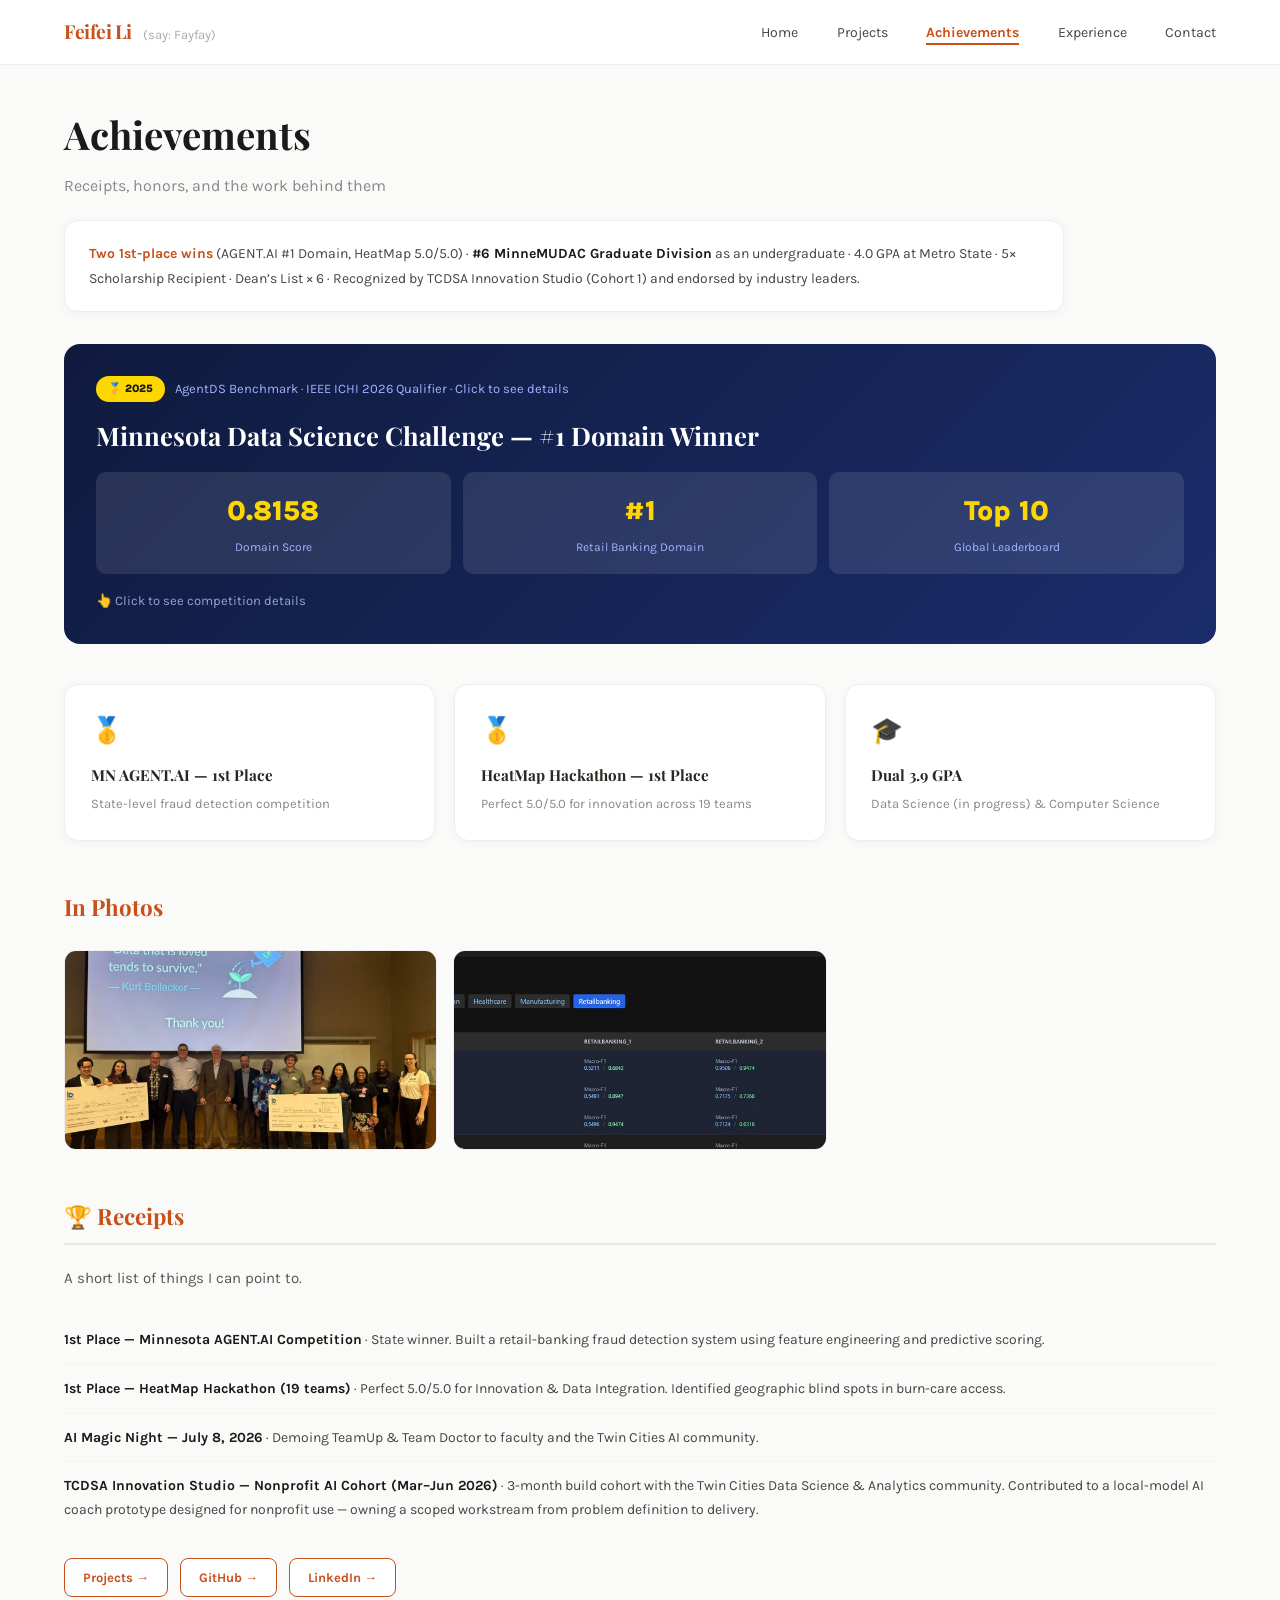
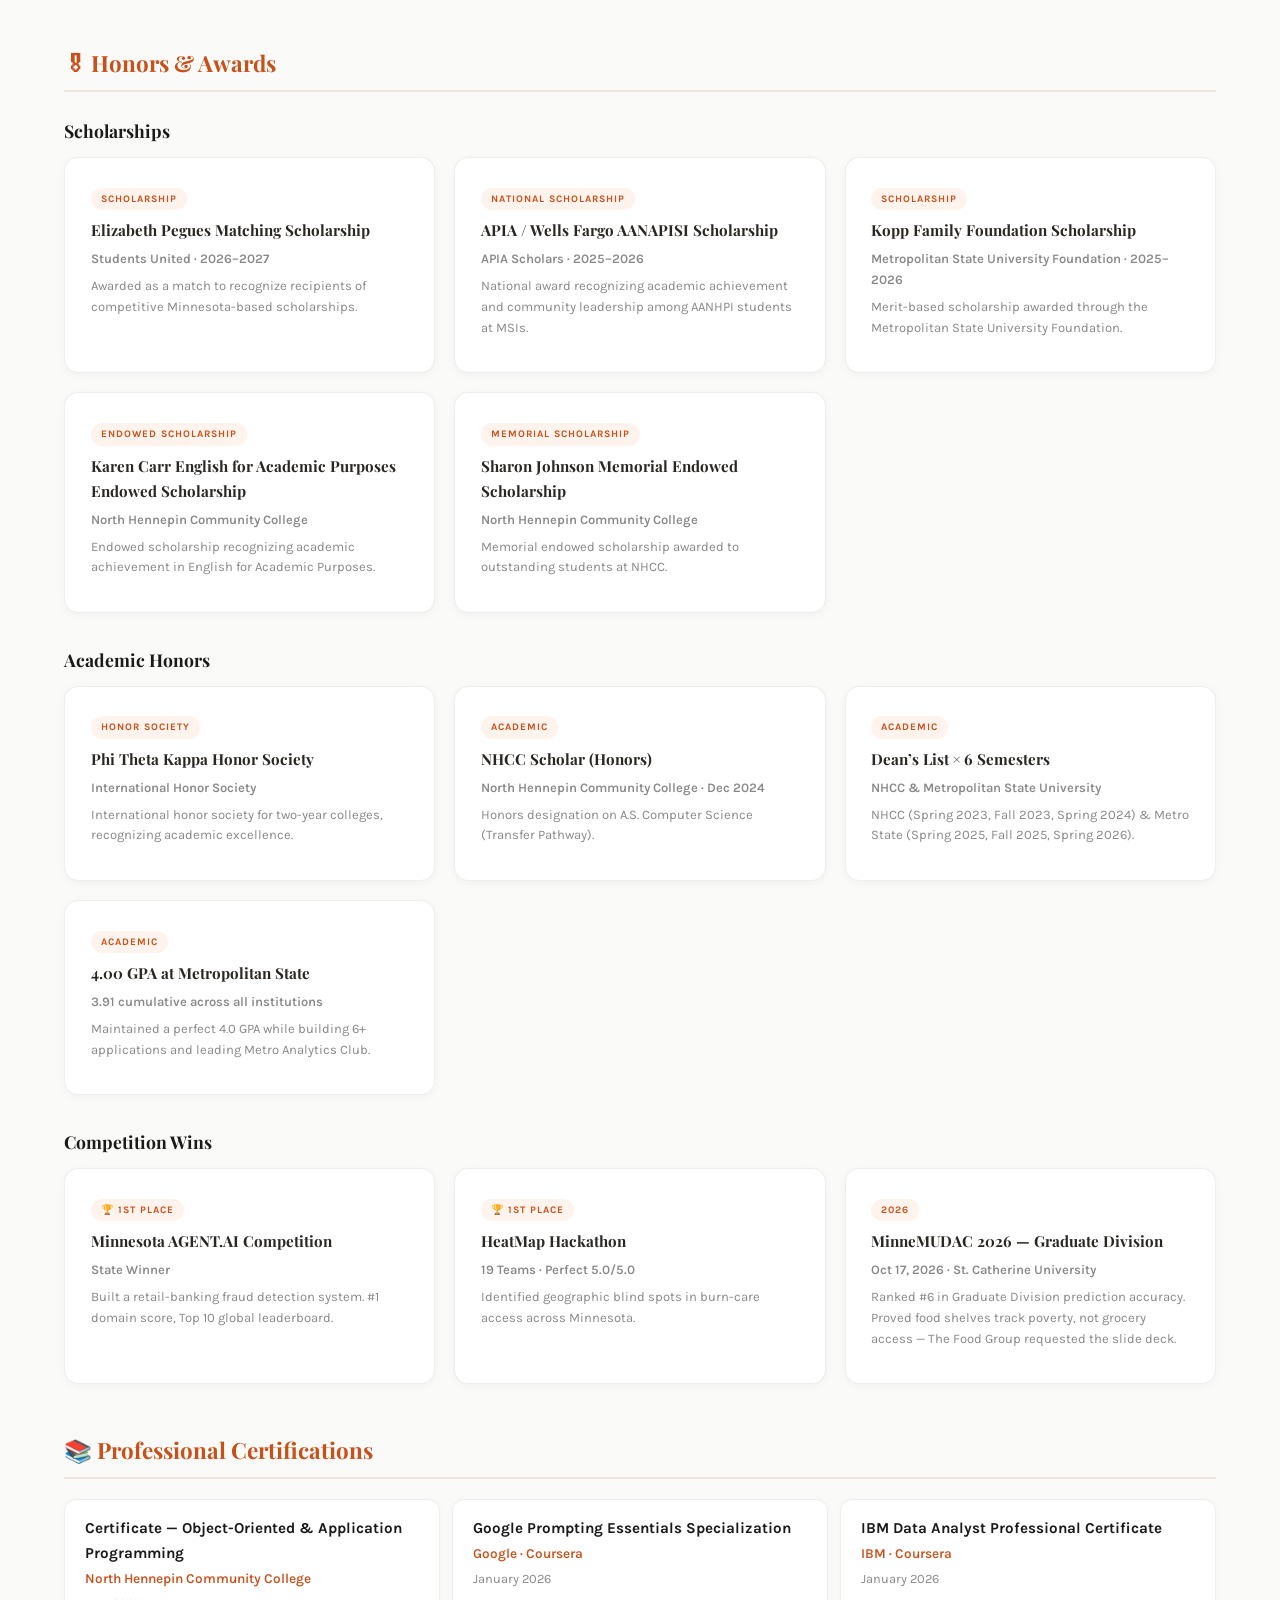
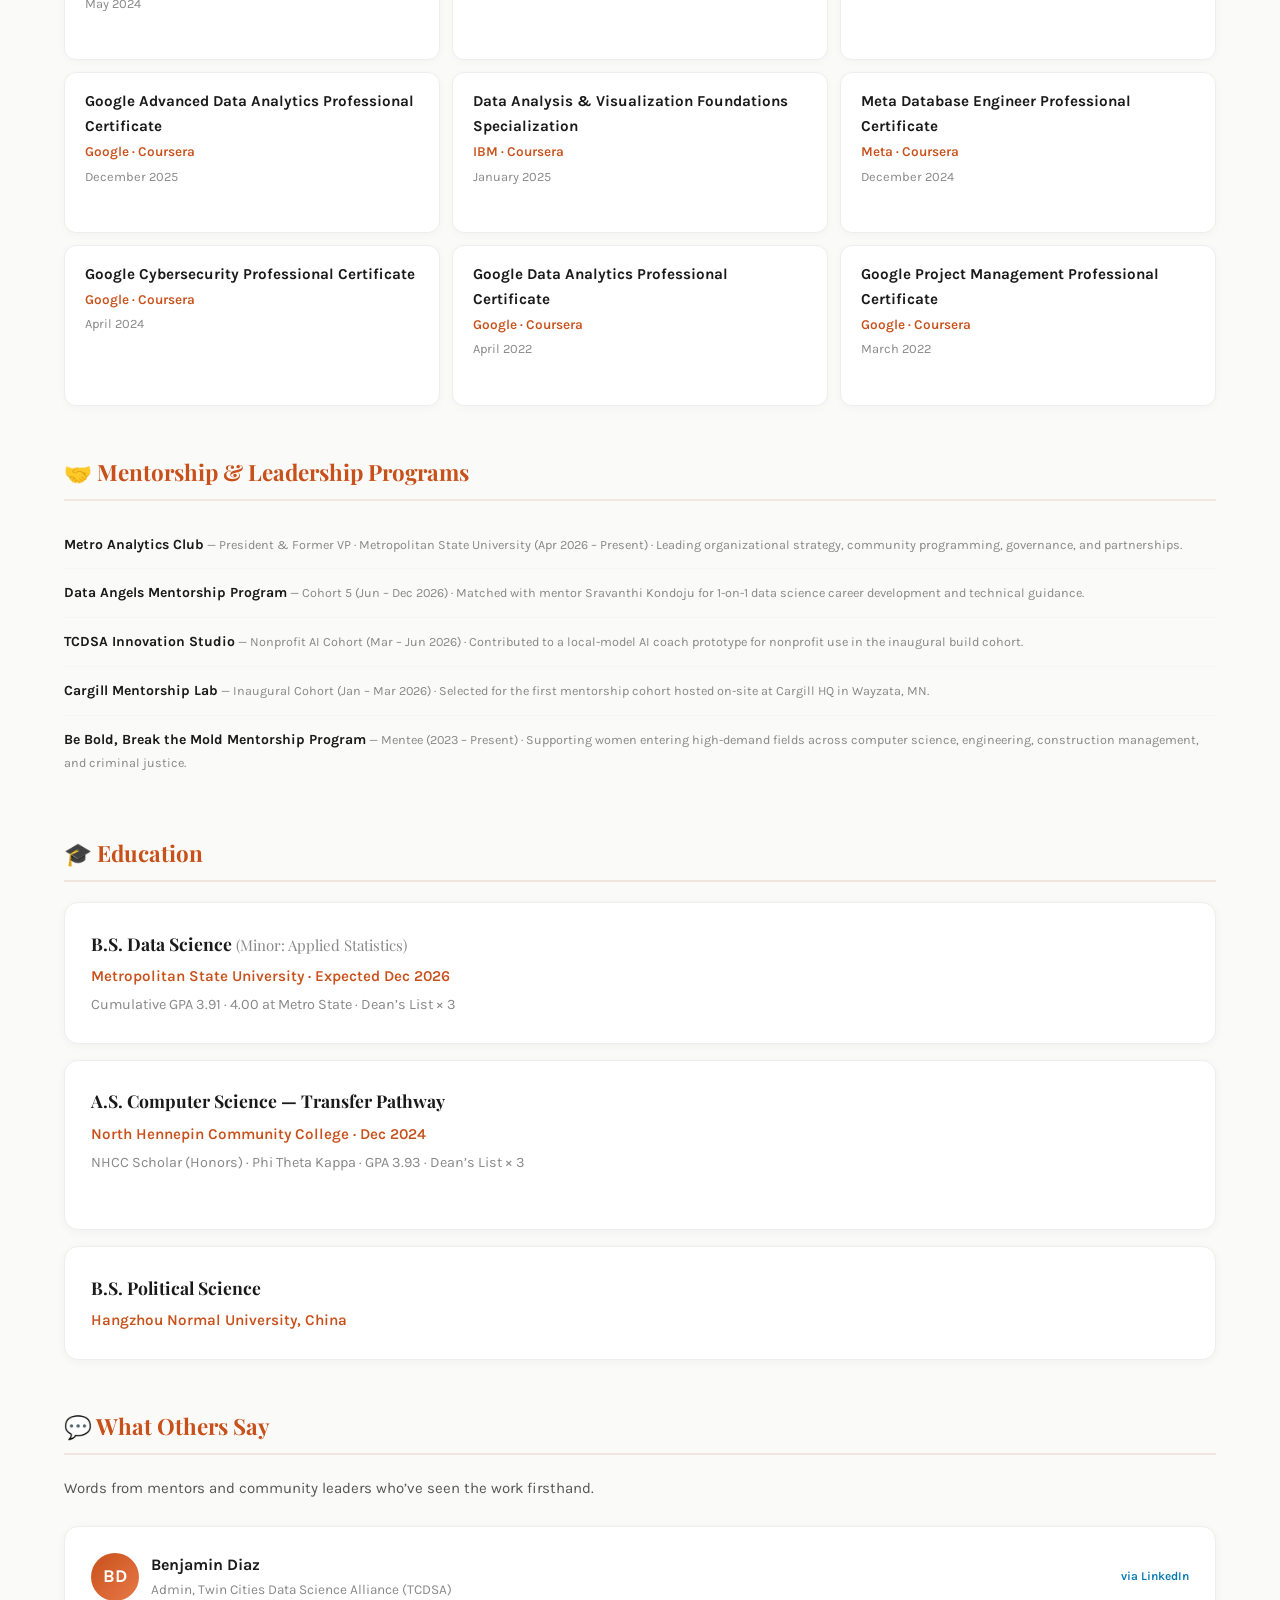
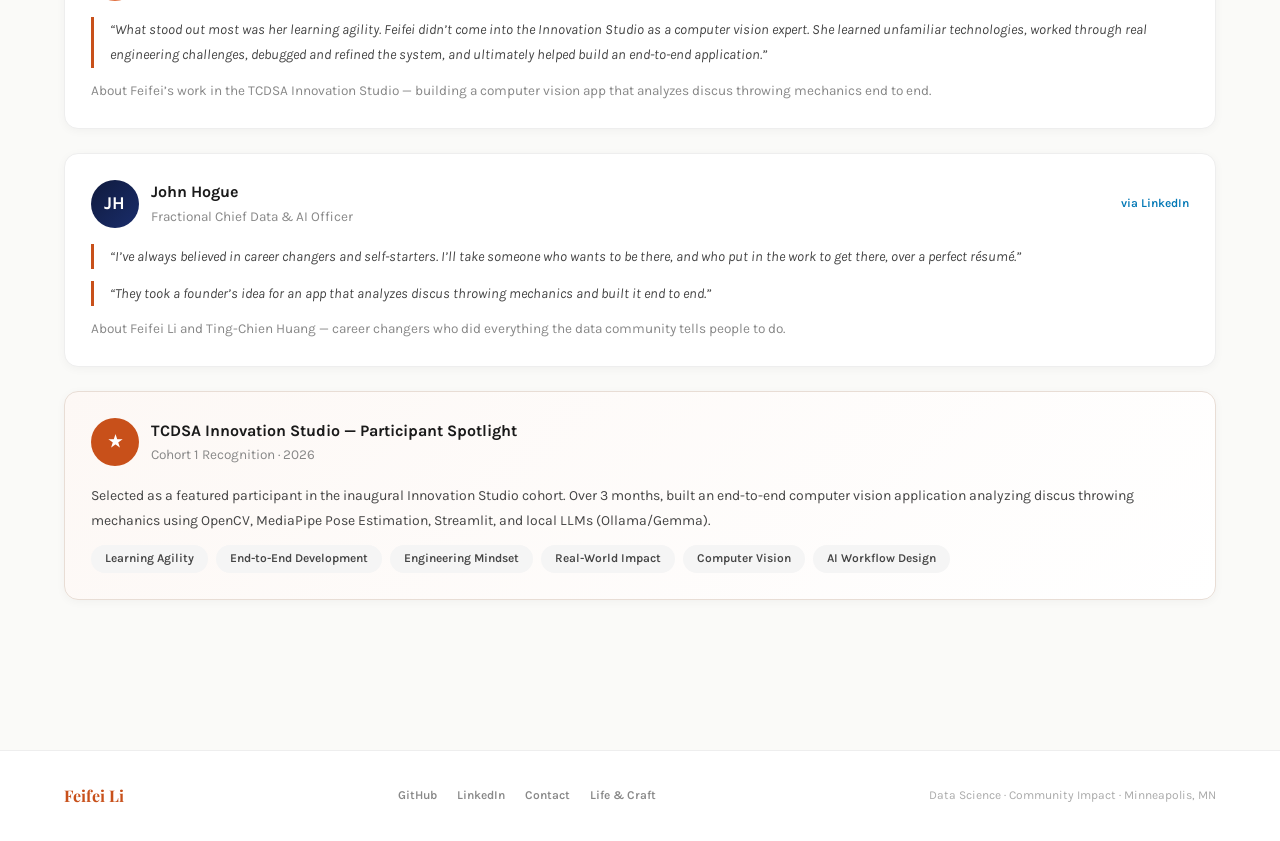
==== achievements.html @ 1b5826ad "Keep Achievements professional: remove DIY/driveway/deck items - Remove the DIY Home Projects, Paved" ====
<!DOCTYPE html>
<html lang="en">
<head>
  <meta charset="UTF-8">
  <meta name="viewport" content="width=device-width, initial-scale=1.0">
  <title>Achievements — Feifei Li</title>
  <link rel="stylesheet" href="styles.css">
  <style>
    /* ── Achievement cards clickable ── */
    .ach-card {
      cursor: pointer;
      transition: transform 0.2s, box-shadow 0.2s;
      position: relative;
    }
    .ach-card:hover {
      transform: translateY(-4px);
      box-shadow: 0 10px 28px rgba(0,0,0,0.12);
    }
    .ach-card .click-hint {
      position: absolute; bottom: 10px; right: 12px;
      font-size: 11px; color: #C8501A; font-weight: 700;
      opacity: 0; transition: opacity 0.2s;
    }
    .ach-card:hover .click-hint { opacity: 1; }

    .ach-badge {
      display: inline-block; background: #FFF3ED; color: #C8501A;
      font-size: 10px; font-weight: 700; letter-spacing: 1px;
      text-transform: uppercase; padding: 3px 10px;
      border-radius: 12px; margin-bottom: 8px;
    }
    .ach-meta {
      font-size: 0.85em; color: #C8501A; font-weight: 600;
      margin-bottom: 6px;
    }
    .ach-desc {
      font-size: 0.9em; color: #666; line-height: 1.6;
      margin-bottom: 8px;
    }

    /* ── Modal overlay ── */
    .modal-overlay {
      display: none;
      position: fixed; inset: 0; z-index: 1000;
      background: rgba(0,0,0,0.72);
      align-items: center; justify-content: center;
      padding: 2rem;
    }
    .modal-overlay.open { display: flex; }

    .modal {
      background: #fff;
      border-radius: 20px;
      max-width: 780px; width: 100%;
      max-height: 88vh; overflow-y: auto;
      box-shadow: 0 24px 64px rgba(0,0,0,0.3);
      position: relative;
      animation: slideUp 0.3s ease;
    }
    @keyframes slideUp {
      from { opacity:0; transform:translateY(30px); }
      to   { opacity:1; transform:translateY(0); }
    }
    .modal-close {
      position: absolute; top: 16px; right: 20px;
      background: #f0f0ee; border: none; border-radius: 50%;
      width: 36px; height: 36px; font-size: 18px;
      cursor: pointer; display: flex; align-items: center; justify-content: center;
      color: #555; transition: background 0.2s;
      z-index: 10;
    }
    .modal-close:hover { background: #e0e0de; }
    .modal-header {
      padding: 2rem 2rem 1rem;
      border-bottom: 1px solid #eee;
    }
    .modal-header .badge {
      display: inline-block; background: #FFF3ED; color: #C8501A;
      font-size: 11px; font-weight: 700; letter-spacing: 0.07em;
      padding: 4px 12px; border-radius: 20px; margin-bottom: 0.75rem;
      text-transform: uppercase;
    }
    .modal-header h2 {
      font-family: 'Playfair Display', serif;
      font-size: 1.6rem; color: #1a1a1a; margin-bottom: 0.5rem;
    }
    .modal-header p {
      font-size: 15px; color: #666; line-height: 1.7;
    }
    .modal-body { padding: 1.5rem 2rem 2rem; }
    .modal-photo {
      width: 100%; border-radius: 12px; overflow: hidden;
      margin-bottom: 1.25rem; background: #f0f0ee;
    }
    .modal-photo img {
      width: 100%; max-height: 360px;
      object-fit: cover; display: block;
    }
    .modal-photo-grid {
      display: grid; grid-template-columns: 1fr 1fr;
      gap: 10px; margin-bottom: 1.25rem;
    }
    .modal-photo-grid div {
      border-radius: 10px; overflow: hidden; background: #f0f0ee;
      height: 200px;
    }
    .modal-photo-grid img {
      width: 100%; height: 100%; object-fit: cover; display: block;
    }
    .modal-detail {
      font-size: 15px; color: #444; line-height: 1.8;
      margin-bottom: 1rem;
    }
    .modal-tags {
      display: flex; gap: 8px; flex-wrap: wrap; margin-top: 1rem;
    }
    .modal-tag {
      background: #f5f5f5; color: #444;
      font-size: 12px; font-weight: 600;
      padding: 4px 14px; border-radius: 20px;
    }
    .modal-link {
      display: inline-block; margin-top: 1.25rem;
      background: #C8501A; color: #fff;
      padding: 10px 22px; border-radius: 8px;
      font-weight: 700; font-size: 14px;
      text-decoration: none; transition: background 0.2s;
    }
    .modal-link:hover { background: #A03E12; }
    .modal-link.outline {
      background: transparent; color: #C8501A;
      border: 2px solid #C8501A; margin-left: 8px;
    }
    .modal-link.outline:hover { background: #FFF3ED; }

    /* ── Stats row inside modal ── */
    .modal-stats {
      display: grid; grid-template-columns: repeat(3,1fr);
      gap: 12px; margin: 1.25rem 0;
    }
    .modal-stat {
      background: #f8f8f6; border-radius: 10px;
      padding: 1rem; text-align: center;
    }
    .modal-stat .num {
      font-family: 'Playfair Display', serif;
      font-size: 1.6rem; font-weight: 700; color: #C8501A;
    }
    .modal-stat .lbl {
      font-size: 12px; color: #888; margin-top: 4px;
    }

    /* ── Text sections ── */
    .ach-section { margin-bottom: 3rem; }
    .ach-section > h3 {
      font-family: "Playfair Display", serif;
      font-size: 1.4rem; color: #C8501A;
      margin-bottom: 1.25rem;
      border-bottom: 2px solid #f0e6df;
      padding-bottom: 0.5rem;
    }
    .ach-list { list-style: none; padding: 0; }
    .ach-list li {
      padding: 0.75rem 0;
      border-bottom: 1px solid #f5f5f3;
      font-size: clamp(14px, 1vw, 16px);
      color: #444; line-height: 1.7;
    }
    .ach-list li:last-child { border-bottom: none; }
    .ach-list li strong { color: #1a1a1a; }
    .award-name { font-weight: 700; color: #1a1a1a; }
    .award-org { color: #888; font-size: 0.9em; }
    .edu-card {
      background: #fff; border: 1px solid #eee; border-radius: 14px;
      padding: clamp(1.25rem, 2vw, 2rem);
      box-shadow: 0 2px 10px rgba(0,0,0,0.04);
      margin-bottom: 1rem;
    }
    .edu-card h4 {
      font-family: "Playfair Display", serif;
      font-size: 1.1rem; color: #1a1a1a; margin-bottom: 0.4rem;
    }
    .edu-card .edu-school { color: #C8501A; font-weight: 600; font-size: 0.95em; }
    .edu-card .edu-detail { color: #888; font-size: 0.9em; margin-top: 0.25rem; }
    .receipts-intro {
      font-size: clamp(15px, 1.1vw, 18px); color: #555;
      line-height: 1.8; margin-bottom: 1.5rem;
    }
    .links-row { display: flex; gap: 12px; flex-wrap: wrap; margin-top: 1.5rem; }
    .links-row a {
      background: #fff; border: 1.5px solid #C8501A; color: #C8501A;
      border-radius: 8px; padding: 8px 18px; font-weight: 700;
      font-size: 13px; text-decoration: none; transition: all 0.2s;
    }
    .links-row a:hover { background: #FFF3ED; }
    .sub-heading {
      font-family: "Playfair Display", serif;
      font-size: 1.1rem; color: #1a1a1a;
      margin: 1.5rem 0 0.75rem;
    }
    .cert-grid {
      display: grid; grid-template-columns: repeat(auto-fill, minmax(280px, 1fr));
      gap: 12px;
    }
    .cert-item {
      background: #fff; border: 1px solid #eee; border-radius: 12px;
      padding: 1rem 1.25rem;
      box-shadow: 0 2px 8px rgba(0,0,0,0.03);
    }
    .cert-item .cert-name { font-weight: 700; color: #1a1a1a; font-size: 0.95em; }
    .cert-item .cert-org { color: #C8501A; font-weight: 600; font-size: 0.85em; margin-top: 2px; }
    .cert-item .cert-date { color: #888; font-size: 0.8em; margin-top: 2px; }
    .cert-item { cursor: pointer; transition: transform 0.2s, box-shadow 0.2s; text-decoration: none; display: block; color: inherit; }
    .cert-item:hover { transform: translateY(-3px); box-shadow: 0 8px 24px rgba(0,0,0,0.1); }
    .cert-view { color: #C8501A; font-size: 0.8em; font-weight: 700; margin-top: 0.5rem; opacity: 0; transition: opacity 0.2s; }
    .cert-item:hover .cert-view { opacity: 1; }

  </style>
</head>
<body>

  <nav class="site-nav">
    <div class="nav-inner">
      <a href="index.html" class="nav-brand">Feifei Li <em>(say: Fayfay)</em></a>
      <button class="hamburger" aria-label="Toggle menu">&#9776;</button>
      <ul class="nav-links">
        <li><a href="index.html">Home</a></li>
        <li><a href="projects.html">Projects</a></li>
        <li><a href="achievements.html" class="active">Achievements</a></li>
        <li><a href="experience.html">Experience</a></li>
        <li><a href="contact.html">Contact</a></li>
      </ul>
    </div>
  </nav>

  <section class="section">
    <h2 style="font-size:2.4rem;">Achievements</h2>
    <p style="color:#888; margin-bottom:1.25rem;">Receipts, honors, and the work behind them</p>

    <!-- ═══ HIGHLIGHTS ═══ -->
    <div style="background:#fff; border:1px solid #eee; border-radius:14px; padding:1.25rem 1.5rem; margin-bottom:2rem; box-shadow:0 2px 10px rgba(0,0,0,0.04); line-height:1.8; font-size:clamp(14px,1vw,16px); color:#444; max-width:1000px;">
      <strong style="color:#C8501A;">Two 1st-place wins</strong> (AGENT.AI #1 Domain, HeatMap 5.0/5.0) &middot; <strong style="color:#1a1a1a;">#6 MinneMUDAC Graduate Division</strong> as an undergraduate &middot; 4.0 GPA at Metro State &middot; 5&times; Scholarship Recipient &middot; Dean&rsquo;s List &times; 6 &middot; Recognized by TCDSA Innovation Studio (Cohort 1) and endorsed by industry leaders.
    </div>

    <!-- AgentDS featured -->
    <div style="background:linear-gradient(135deg,#0f1a3d 0%,#1a2d6b 100%); border-radius:16px; padding:2rem; margin-bottom:2.5rem; color:#fff; cursor:pointer;" onclick="openModal('agentds')">
      <div style="display:flex; align-items:center; gap:10px; margin-bottom:0.75rem; flex-wrap:wrap;">
        <span style="background:#FFD700; color:#1a1a1a; font-size:11px; font-weight:800; padding:4px 12px; border-radius:20px;">🥇 2025</span>
        <span style="font-size:13px; color:#a0b4ff;">AgentDS Benchmark · IEEE ICHI 2026 Qualifier · Click to see details</span>
      </div>
      <h3 style="font-family:'Playfair Display',serif; font-size:1.6rem; color:#fff; margin-bottom:0.75rem;">Minnesota Data Science Challenge — #1 Domain Winner</h3>
      <div style="display:grid; grid-template-columns:repeat(3,1fr); gap:12px; margin:1rem 0;">
        <div style="background:rgba(255,255,255,0.1); border-radius:10px; padding:1rem; text-align:center;">
          <div style="font-size:28px; font-weight:800; color:#FFD700;">0.8158</div>
          <div style="font-size:12px; color:#a0b4ff; margin-top:4px;">Domain Score</div>
        </div>
        <div style="background:rgba(255,255,255,0.1); border-radius:10px; padding:1rem; text-align:center;">
          <div style="font-size:28px; font-weight:800; color:#FFD700;">#1</div>
          <div style="font-size:12px; color:#a0b4ff; margin-top:4px;">Retail Banking Domain</div>
        </div>
        <div style="background:rgba(255,255,255,0.1); border-radius:10px; padding:1rem; text-align:center;">
          <div style="font-size:28px; font-weight:800; color:#FFD700;">Top 10</div>
          <div style="font-size:12px; color:#a0b4ff; margin-top:4px;">Global Leaderboard</div>
        </div>
      </div>
      <p style="font-size:13px; color:#9ba3d5; margin:0;">👆 Click to see competition details</p>
    </div>

    <!-- Achievement grid -->
    <div class="ach-grid">

      <div class="ach-card" onclick="openModal('agentai')">
        <div class="emoji">🥇</div>
        <h4>MN AGENT.AI — 1st Place</h4>
        <p>State-level fraud detection competition</p>
        <span class="click-hint">View details →</span>
      </div>

      <div class="ach-card" onclick="openModal('heatmap')">
        <div class="emoji">🥇</div>
        <h4>HeatMap Hackathon — 1st Place</h4>
        <p>Perfect 5.0/5.0 for innovation across 19 teams</p>
        <span class="click-hint">View details →</span>
      </div>

      <div class="ach-card" onclick="openModal('gpa')">
        <div class="emoji">🎓</div>
        <h4>Dual 3.9 GPA</h4>
        <p>Data Science (in progress) &amp; Computer Science</p>
        <span class="click-hint">View details →</span>
      </div>

    </div>

    <!-- In Photos strip -->
    <div style="margin-top:3rem;">
      <h3 style="font-family:'Playfair Display',serif; font-size:1.4rem; color:#C8501A; margin-bottom:1.5rem;">In Photos</h3>
      <div style="display:grid; grid-template-columns:repeat(3,1fr); gap:16px;">
        <div class="photo-frame" style="height:200px; cursor:pointer;" onclick="openModal('heatmap')">
          <img src="[data-uri]" alt="HeatMap Hackathon" style="object-fit:cover;">
        </div>
        <div class="photo-frame" style="height:200px; cursor:pointer;" onclick="openModal('agentai')">
          <img src="[data-uri]" alt="AgentDS leaderboard" style="object-fit:cover;">
        </div>
      </div>
    </div>

    <!-- RECEIPTS -->
    <div class="ach-section" style="margin-top:3rem;">
      <h3>&#127942; Receipts</h3>
      <p class="receipts-intro">A short list of things I can point to.</p>
      <ul class="ach-list">
        <li><strong>1st Place &mdash; Minnesota AGENT.AI Competition</strong> &middot; State winner. Built a retail-banking fraud detection system using feature engineering and predictive scoring.</li>
        <li><strong>1st Place &mdash; HeatMap Hackathon (19 teams)</strong> &middot; Perfect 5.0/5.0 for Innovation &amp; Data Integration. Identified geographic blind spots in burn-care access.</li>
        <li><strong>AI Magic Night &mdash; July 8, 2026</strong> &middot; Demoing TeamUp &amp; Team Doctor to faculty and the Twin Cities AI community.</li>
        <li><strong>TCDSA Innovation Studio &mdash; Nonprofit AI Cohort (Mar&ndash;Jun 2026)</strong> &middot; 3-month build cohort with the Twin Cities Data Science &amp; Analytics community. Contributed to a local-model AI coach prototype designed for nonprofit use &mdash; owning a scoped workstream from problem definition to delivery.</li>
      </ul>
      <div class="links-row">
        <a href="projects.html">Projects &rarr;</a>
        <a href="https://github.com/fayfayMN" target="_blank">GitHub &rarr;</a>
        <a href="https://www.linkedin.com/in/feifeili-ds/" target="_blank">LinkedIn &rarr;</a>
      </div>
    </div>

    <!-- HONORS & AWARDS -->
    <div class="ach-section">
      <h3>&#127894; Honors &amp; Awards</h3>

      <h4 class="sub-heading">Scholarships</h4>
      <div class="ach-grid">
        <div class="ach-card" onclick="openModal('scholarship-pegues')">
          <div class="ach-badge">Scholarship</div>
          <h4>Elizabeth Pegues Matching Scholarship</h4>
          <p class="ach-meta">Students United &middot; 2026&ndash;2027</p>
          <p class="ach-desc">Awarded as a match to recognize recipients of competitive Minnesota-based scholarships.</p>
          <span class="click-hint">View Details &rarr;</span>
        </div>
        <div class="ach-card" onclick="openModal('scholarship-apia')">
          <div class="ach-badge">National Scholarship</div>
          <h4>APIA / Wells Fargo AANAPISI Scholarship</h4>
          <p class="ach-meta">APIA Scholars &middot; 2025&ndash;2026</p>
          <p class="ach-desc">National award recognizing academic achievement and community leadership among AANHPI students at MSIs.</p>
          <span class="click-hint">View Details &rarr;</span>
        </div>
        <div class="ach-card" onclick="openModal('scholarship-kopp')">
          <div class="ach-badge">Scholarship</div>
          <h4>Kopp Family Foundation Scholarship</h4>
          <p class="ach-meta">Metropolitan State University Foundation &middot; 2025&ndash;2026</p>
          <p class="ach-desc">Merit-based scholarship awarded through the Metropolitan State University Foundation.</p>
          <span class="click-hint">View Details &rarr;</span>
        </div>
        <div class="ach-card" onclick="openModal('scholarship-karr')">
          <div class="ach-badge">Endowed Scholarship</div>
          <h4>Karen Carr English for Academic Purposes Endowed Scholarship</h4>
          <p class="ach-meta">North Hennepin Community College</p>
          <p class="ach-desc">Endowed scholarship recognizing academic achievement in English for Academic Purposes.</p>
          <span class="click-hint">View Details &rarr;</span>
        </div>
        <div class="ach-card" onclick="openModal('scholarship-johnson')">
          <div class="ach-badge">Memorial Scholarship</div>
          <h4>Sharon Johnson Memorial Endowed Scholarship</h4>
          <p class="ach-meta">North Hennepin Community College</p>
          <p class="ach-desc">Memorial endowed scholarship awarded to outstanding students at NHCC.</p>
          <span class="click-hint">View Details &rarr;</span>
        </div>
      </div>

      <h4 class="sub-heading" style="margin-top:2rem;">Academic Honors</h4>
      <div class="ach-grid">
        <div class="ach-card" onclick="openModal('honor-ptk')">
          <div class="ach-badge">Honor Society</div>
          <h4>Phi Theta Kappa Honor Society</h4>
          <p class="ach-meta">International Honor Society</p>
          <p class="ach-desc">International honor society for two-year colleges, recognizing academic excellence.</p>
          <span class="click-hint">View Details &rarr;</span>
        </div>
        <div class="ach-card" onclick="openModal('honor-nhcc')">
          <div class="ach-badge">Academic</div>
          <h4>NHCC Scholar (Honors)</h4>
          <p class="ach-meta">North Hennepin Community College &middot; Dec 2024</p>
          <p class="ach-desc">Honors designation on A.S. Computer Science (Transfer Pathway).</p>
          <span class="click-hint">View Details &rarr;</span>
        </div>
        <div class="ach-card" onclick="openModal('honor-deans')">
          <div class="ach-badge">Academic</div>
          <h4>Dean&rsquo;s List &times; 6 Semesters</h4>
          <p class="ach-meta">NHCC &amp; Metropolitan State University</p>
          <p class="ach-desc">NHCC (Spring 2023, Fall 2023, Spring 2024) &amp; Metro State (Spring 2025, Fall 2025, Spring 2026).</p>
          <span class="click-hint">View Details &rarr;</span>
        </div>
        <div class="ach-card" onclick="openModal('honor-gpa40')">
          <div class="ach-badge">Academic</div>
          <h4>4.00 GPA at Metropolitan State</h4>
          <p class="ach-meta">3.91 cumulative across all institutions</p>
          <p class="ach-desc">Maintained a perfect 4.0 GPA while building 6+ applications and leading Metro Analytics Club.</p>
          <span class="click-hint">View Details &rarr;</span>
        </div>
      </div>

      <h4 class="sub-heading" style="margin-top:2rem;">Competition Wins</h4>
      <div class="ach-grid">
        <div class="ach-card" onclick="openModal('agentai')">
          <div class="ach-badge">&#127942; 1st Place</div>
          <h4>Minnesota AGENT.AI Competition</h4>
          <p class="ach-meta">State Winner</p>
          <p class="ach-desc">Built a retail-banking fraud detection system. #1 domain score, Top 10 global leaderboard.</p>
          <span class="click-hint">View Details &rarr;</span>
        </div>
        <div class="ach-card" onclick="openModal('heatmap')">
          <div class="ach-badge">&#127942; 1st Place</div>
          <h4>HeatMap Hackathon</h4>
          <p class="ach-meta">19 Teams &middot; Perfect 5.0/5.0</p>
          <p class="ach-desc">Identified geographic blind spots in burn-care access across Minnesota.</p>
          <span class="click-hint">View Details &rarr;</span>
        </div>
        <div class="ach-card" onclick="openModal('minnemudac2026')">
          <div class="ach-badge">2026</div>
          <h4>MinneMUDAC 2026 &mdash; Graduate Division</h4>
          <p class="ach-meta">Oct 17, 2026 &middot; St.&nbsp;Catherine University</p>
          <p class="ach-desc">Ranked #6 in Graduate Division prediction accuracy. Proved food shelves track poverty, not grocery access &mdash; The Food Group requested the slide deck.</p>
          <span class="click-hint">View Details &rarr;</span>
        </div>
      </div>
    </div>

    <!-- PROFESSIONAL CERTIFICATIONS -->
    <div class="ach-section">
      <h3>&#128218; Professional Certifications</h3>
      <div class="cert-grid">
        <a href="photos/Object-Oriented Programming.pdf" target="_blank" class="cert-item">
          <div class="cert-name">Certificate &mdash; Object-Oriented &amp; Application Programming</div>
          <div class="cert-org">North Hennepin Community College</div>
          <div class="cert-date">May 2024</div>
          <div class="cert-view">View Certificate &rarr;</div>
        </a>
        <a href="photos/Coursera promting Essentials.pdf" target="_blank" class="cert-item">
          <div class="cert-name">Google Prompting Essentials Specialization</div>
          <div class="cert-org">Google &middot; Coursera</div>
          <div class="cert-date">January 2026</div>
          <div class="cert-view">View Certificate &rarr;</div>
        </a>
        <a href="photos/IBM Data Analyst.pdf" target="_blank" class="cert-item">
          <div class="cert-name">IBM Data Analyst Professional Certificate</div>
          <div class="cert-org">IBM &middot; Coursera</div>
          <div class="cert-date">January 2026</div>
          <div class="cert-view">View Certificate &rarr;</div>
        </a>
        <a href="photos/Google Advanced Data.pdf" target="_blank" class="cert-item">
          <div class="cert-name">Google Advanced Data Analytics Professional Certificate</div>
          <div class="cert-org">Google &middot; Coursera</div>
          <div class="cert-date">December 2025</div>
          <div class="cert-view">View Certificate &rarr;</div>
        </a>
        <a href="photos/Data Analysis and Visualization Foundations.pdf" target="_blank" class="cert-item">
          <div class="cert-name">Data Analysis &amp; Visualization Foundations Specialization</div>
          <div class="cert-org">IBM &middot; Coursera</div>
          <div class="cert-date">January 2025</div>
          <div class="cert-view">View Certificate &rarr;</div>
        </a>
        <a href="photos/Meta Database Engineer.pdf" target="_blank" class="cert-item">
          <div class="cert-name">Meta Database Engineer Professional Certificate</div>
          <div class="cert-org">Meta &middot; Coursera</div>
          <div class="cert-date">December 2024</div>
          <div class="cert-view">View Certificate &rarr;</div>
        </a>
        <a href="photos/Google Cybersecurity.pdf" target="_blank" class="cert-item">
          <div class="cert-name">Google Cybersecurity Professional Certificate</div>
          <div class="cert-org">Google &middot; Coursera</div>
          <div class="cert-date">April 2024</div>
          <div class="cert-view">View Certificate &rarr;</div>
        </a>
        <a href="photos/Google Data Analytics.pdf" target="_blank" class="cert-item">
          <div class="cert-name">Google Data Analytics Professional Certificate</div>
          <div class="cert-org">Google &middot; Coursera</div>
          <div class="cert-date">April 2022</div>
          <div class="cert-view">View Certificate &rarr;</div>
        </a>
        <a href="photos/Google Project management.pdf" target="_blank" class="cert-item">
          <div class="cert-name">Google Project Management Professional Certificate</div>
          <div class="cert-org">Google &middot; Coursera</div>
          <div class="cert-date">March 2022</div>
          <div class="cert-view">View Certificate &rarr;</div>
        </a>
      </div>
    </div>

    <!-- MENTORSHIP & LEADERSHIP -->
    <div class="ach-section">
      <h3>&#129309; Mentorship &amp; Leadership Programs</h3>
      <ul class="ach-list">
        <li><span class="award-name">Metro Analytics Club</span> <span class="award-org">&mdash; President &amp; Former VP &middot; Metropolitan State University (Apr 2026 &ndash; Present) &middot; Leading organizational strategy, community programming, governance, and partnerships.</span></li>
        <li><span class="award-name">Data Angels Mentorship Program</span> <span class="award-org">&mdash; Cohort 5 (Jun &ndash; Dec 2026) &middot; Matched with mentor Sravanthi Kondoju for 1-on-1 data science career development and technical guidance.</span></li>
        <li><span class="award-name">TCDSA Innovation Studio</span> <span class="award-org">&mdash; Nonprofit AI Cohort (Mar &ndash; Jun 2026) &middot; Contributed to a local-model AI coach prototype for nonprofit use in the inaugural build cohort.</span></li>
        <li><span class="award-name">Cargill Mentorship Lab</span> <span class="award-org">&mdash; Inaugural Cohort (Jan &ndash; Mar 2026) &middot; Selected for the first mentorship cohort hosted on-site at Cargill HQ in Wayzata, MN.</span></li>
        <li><span class="award-name">Be Bold, Break the Mold Mentorship Program</span> <span class="award-org">&mdash; Mentee (2023 &ndash; Present) &middot; Supporting women entering high-demand fields across computer science, engineering, construction management, and criminal justice.</span></li>
      </ul>
    </div>

    <!-- EDUCATION -->
    <div class="ach-section">
      <h3>&#127891; Education</h3>
      <div class="edu-card">
        <h4>B.S. Data Science <span style="font-weight:400; font-size:0.85em; color:#888;">(Minor: Applied Statistics)</span></h4>
        <div class="edu-school">Metropolitan State University &middot; Expected Dec 2026</div>
        <div class="edu-detail">Cumulative GPA 3.91 &middot; 4.00 at Metro State &middot; Dean&rsquo;s List &times; 3</div>
      </div>
      <a href="photos/A.S. of Computer Science.jpeg" target="_blank" class="edu-card" style="text-decoration:none; display:block; color:inherit; cursor:pointer; transition: transform 0.2s, box-shadow 0.2s;">
        <h4>A.S. Computer Science &mdash; Transfer Pathway</h4>
        <div class="edu-school">North Hennepin Community College &middot; Dec 2024</div>
        <div class="edu-detail">NHCC Scholar (Honors) &middot; Phi Theta Kappa &middot; GPA 3.93 &middot; Dean&rsquo;s List &times; 3</div>
        <div class="cert-view">View Certificate &rarr;</div>
      </a>

      <div class="edu-card">
        <h4>B.S. Political Science</h4>
        <div class="edu-school">Hangzhou Normal University, China</div>
      </div>
    </div>

    <!-- WHAT OTHERS SAY -->
    <div class="ach-section">
      <h3>&#128172; What Others Say</h3>
      <p class="receipts-intro">Words from mentors and community leaders who&rsquo;ve seen the work firsthand.</p>

      <div style="display:flex; flex-direction:column; gap:1.5rem;">

        <!-- Benjamin Diaz -->
        <div style="background:#fff; border:1px solid #eee; border-radius:14px; padding:clamp(1.25rem,2vw,2rem); box-shadow:0 2px 10px rgba(0,0,0,0.04);">
          <div style="display:flex; align-items:center; gap:12px; margin-bottom:1rem; flex-wrap:wrap;">
            <div style="width:48px; height:48px; border-radius:50%; background:linear-gradient(135deg,#C8501A,#e8794a); display:flex; align-items:center; justify-content:center; color:#fff; font-weight:700; font-size:18px;">BD</div>
            <div>
              <div style="font-weight:700; color:#1a1a1a; font-size:1rem;">Benjamin Diaz</div>
              <div style="color:#888; font-size:0.85em;">Admin, Twin Cities Data Science Alliance (TCDSA)</div>
            </div>
            <a href="https://www.linkedin.com/in/feifeili-ds" target="_blank" style="margin-left:auto; color:#0077B5; font-size:12px; font-weight:600; text-decoration:none;">via LinkedIn</a>
          </div>
          <blockquote style="margin:0; padding:0 0 0 1rem; border-left:3px solid #C8501A; color:#444; font-size:clamp(14px,1vw,16px); line-height:1.8; font-style:italic;">
            &ldquo;What stood out most was her learning agility. Feifei didn&rsquo;t come into the Innovation Studio as a computer vision expert. She learned unfamiliar technologies, worked through real engineering challenges, debugged and refined the system, and ultimately helped build an end-to-end application.&rdquo;
          </blockquote>
          <p style="color:#888; font-size:0.85em; margin-top:0.75rem; margin-bottom:0;">About Feifei&rsquo;s work in the TCDSA Innovation Studio &mdash; building a computer vision app that analyzes discus throwing mechanics end to end.</p>
        </div>

        <!-- John Hogue -->
        <div style="background:#fff; border:1px solid #eee; border-radius:14px; padding:clamp(1.25rem,2vw,2rem); box-shadow:0 2px 10px rgba(0,0,0,0.04);">
          <div style="display:flex; align-items:center; gap:12px; margin-bottom:1rem; flex-wrap:wrap;">
            <div style="width:48px; height:48px; border-radius:50%; background:linear-gradient(135deg,#0f1a3d,#1a2d6b); display:flex; align-items:center; justify-content:center; color:#fff; font-weight:700; font-size:18px;">JH</div>
            <div>
              <div style="font-weight:700; color:#1a1a1a; font-size:1rem;">John Hogue</div>
              <div style="color:#888; font-size:0.85em;">Fractional Chief Data &amp; AI Officer</div>
            </div>
            <a href="https://www.linkedin.com/in/feifeili-ds" target="_blank" style="margin-left:auto; color:#0077B5; font-size:12px; font-weight:600; text-decoration:none;">via LinkedIn</a>
          </div>
          <blockquote style="margin:0; padding:0 0 0 1rem; border-left:3px solid #C8501A; color:#444; font-size:clamp(14px,1vw,16px); line-height:1.8; font-style:italic;">
            &ldquo;I&rsquo;ve always believed in career changers and self-starters. I&rsquo;ll take someone who wants to be there, and who put in the work to get there, over a perfect r&eacute;sum&eacute;.&rdquo;
          </blockquote>
          <blockquote style="margin:0.75rem 0 0; padding:0 0 0 1rem; border-left:3px solid #C8501A; color:#444; font-size:clamp(14px,1vw,16px); line-height:1.8; font-style:italic;">
            &ldquo;They took a founder&rsquo;s idea for an app that analyzes discus throwing mechanics and built it end to end.&rdquo;
          </blockquote>
          <p style="color:#888; font-size:0.85em; margin-top:0.75rem; margin-bottom:0;">About Feifei Li and Ting-Chien Huang &mdash; career changers who did everything the data community tells people to do.</p>
        </div>

        <!-- TCDSA Participant Spotlight -->
        <div style="background:linear-gradient(135deg,#fdf8f5 0%,#fff 100%); border:1.5px solid #e8ddd5; border-radius:14px; padding:clamp(1.25rem,2vw,2rem); box-shadow:0 2px 10px rgba(0,0,0,0.04);">
          <div style="display:flex; align-items:center; gap:12px; margin-bottom:1rem; flex-wrap:wrap;">
            <div style="width:48px; height:48px; border-radius:50%; background:#C8501A; display:flex; align-items:center; justify-content:center; color:#fff; font-weight:700; font-size:16px;">&#9733;</div>
            <div>
              <div style="font-weight:700; color:#1a1a1a; font-size:1rem;">TCDSA Innovation Studio &mdash; Participant Spotlight</div>
              <div style="color:#888; font-size:0.85em;">Cohort 1 Recognition &middot; 2026</div>
            </div>
          </div>
          <p style="color:#444; font-size:clamp(14px,1vw,16px); line-height:1.8; margin:0 0 0.75rem;">
            Selected as a featured participant in the inaugural Innovation Studio cohort. Over 3 months, built an end-to-end computer vision application analyzing discus throwing mechanics using OpenCV, MediaPipe Pose Estimation, Streamlit, and local LLMs (Ollama/Gemma).
          </p>
          <div style="display:flex; gap:8px; flex-wrap:wrap;">
            <span class="modal-tag">Learning Agility</span>
            <span class="modal-tag">End-to-End Development</span>
            <span class="modal-tag">Engineering Mindset</span>
            <span class="modal-tag">Real-World Impact</span>
            <span class="modal-tag">Computer Vision</span>
            <span class="modal-tag">AI Workflow Design</span>
          </div>
        </div>

      </div>
    </div>

  </section>

  <!-- ═══ MODALS ═══ -->

  <!-- AgentDS -->
  <div class="modal-overlay" id="modal-agentds" onclick="closeOnOverlay(event)">
    <div class="modal">
      <button class="modal-close" onclick="closeModal('agentds')">✕</button>
      <div class="modal-header">
        <div class="badge">🥇 Minnesota Data Science Challenge 2025</div>
        <h2>#1 Domain Winner — Retail Banking</h2>
        <p>Statewide academic AI benchmark competing across healthcare, finance, manufacturing, insurance, retail, and energy.</p>
      </div>
      <div class="modal-body">
        <div class="modal-photo">
          <img src="[data-uri]" alt="AgentDS Domain Leaderboard — synergy-minds #1">
        </div>
        <div class="modal-stats">
          <div class="modal-stat"><div class="num">0.8158</div><div class="lbl">Domain Score</div></div>
          <div class="modal-stat"><div class="num">#1</div><div class="lbl">Retail Banking</div></div>
          <div class="modal-stat"><div class="num">Top 10</div><div class="lbl">Global Leaderboard</div></div>
        </div>
        <p class="modal-detail">As team owner and sole active engineer for <strong>synergy-minds</strong>, I independently built the entire Fraud Detection &amp; Credit Default Prediction pipeline — two real-world ML tasks evaluated on Macro-F1, balancing precision &amp; recall for minority risk classes.</p>
        <p class="modal-detail">The high score from the Retail Banking track anchored our team in the Top 10 overall on the global competition leaderboard.</p>
        <div class="modal-photo">
          <img src="[data-uri]" alt="Winning Solutions in Retail Banking presentation">
        </div>
        <p class="modal-detail" style="background:#e8f5e9; padding:12px 16px; border-radius:8px; border-left:3px solid #1e7a46;">
          📬 <strong>IEEE ICHI 2026 Workshop:</strong> As a Top 10 team, we received an exclusive invitation to submit to the AgentDS Healthcare Data Challenge Workshop — a recognition of our pipeline quality. Submission in consideration.
        </p>
        <div class="modal-tags">
          <span class="modal-tag">Python</span><span class="modal-tag">Scikit-Learn</span>
          <span class="modal-tag">Macro-F1</span><span class="modal-tag">Fraud Detection</span>
          <span class="modal-tag">Credit Default</span><span class="modal-tag">Agentic AI</span>
        </div>
        <a href="projects.html" class="modal-link">See All Projects →</a>
      </div>
    </div>
  </div>

  <!-- MN AGENT.AI -->
  <div class="modal-overlay" id="modal-agentai" onclick="closeOnOverlay(event)">
    <div class="modal">
      <button class="modal-close" onclick="closeModal('agentai')">✕</button>
      <div class="modal-header">
        <div class="badge">🥇 MN AGENT.AI Competition</div>
        <h2>1st Place — Retail Banking Fraud Detection</h2>
        <p>State-level competition benchmarking agentic AI performance across key economic sectors.</p>
      </div>
      <div class="modal-body">
        <div class="modal-photo">
          <img src="[data-uri]" alt="Leaderboard — synergy-minds #1 in Retail Banking" style="object-fit:contain; background:#111; max-height:280px;">
        </div>
        <p class="modal-detail">Engineered a retail banking fraud detection system that secured the <strong>#1 state ranking</strong> by implementing advanced feature engineering and predictive scoring to identify high-risk anomalies.</p>
        <p class="modal-detail">Managed end-to-end development including raw data ingestion, predictive analysis, and technical logic verification for high-integrity financial modeling.</p>
        <div class="modal-stats">
          <div class="modal-stat"><div class="num">#1</div><div class="lbl">State Ranking</div></div>
          <div class="modal-stat"><div class="num">0.8158</div><div class="lbl">Domain Score</div></div>
          <div class="modal-stat"><div class="num">Top 10</div><div class="lbl">Global</div></div>
        </div>
        <div class="modal-tags">
          <span class="modal-tag">Python</span><span class="modal-tag">Scikit-Learn</span>
          <span class="modal-tag">SQL</span><span class="modal-tag">Feature Engineering</span>
          <span class="modal-tag">Fraud Detection</span>
        </div>
        <a href="projects.html" class="modal-link">See Projects Page →</a>
      </div>
    </div>
  </div>

  <!-- HeatMap Hackathon -->
  <div class="modal-overlay" id="modal-heatmap" onclick="closeOnOverlay(event)">
    <div class="modal">
      <button class="modal-close" onclick="closeModal('heatmap')">✕</button>
      <div class="modal-header">
        <div class="badge">🥇 HeatMap Hackathon · 1st Place</div>
        <h2>Perfect 5.0/5.0 — Healthcare Data Innovation</h2>
        <p>Ranked #1 across 19 competing teams for Innovation &amp; Data Integration.</p>
      </div>
      <div class="modal-body">
        <div class="modal-photo">
          <img src="[data-uri]" alt="HeatMap Hackathon 1st place team with winner checks" style="object-fit:cover; object-position:center 40%;">
        </div>
        <p class="modal-detail">Achieved a perfect <strong>5.0/5.0 score for Innovation &amp; Data Integration</strong> by synthesizing diverse healthcare datasets to identify geographic "blind spots" in burn care access across Minnesota.</p>
        <p class="modal-detail">Navigated high-pressure team dynamics and repository management to ensure project quality and technical transparency for impactful public health analysis.</p>
        <div class="modal-stats">
          <div class="modal-stat"><div class="num">5.0/5.0</div><div class="lbl">Innovation Score</div></div>
          <div class="modal-stat"><div class="num">19</div><div class="lbl">Teams Competed</div></div>
          <div class="modal-stat"><div class="num">#1</div><div class="lbl">Overall Winner</div></div>
        </div>
        <div class="modal-tags">
          <span class="modal-tag">Python</span><span class="modal-tag">Data Visualization</span>
          <span class="modal-tag">Healthcare</span><span class="modal-tag">GIS</span>
          <span class="modal-tag">Public Health</span>
        </div>
      </div>
    </div>
  </div>

  <!-- GPA -->
  <div class="modal-overlay" id="modal-gpa" onclick="closeOnOverlay(event)">
    <div class="modal">
      <button class="modal-close" onclick="closeModal('gpa')">✕</button>
      <div class="modal-header">
        <div class="badge">🎓 Education</div>
        <h2>Dual 3.9 GPA — Two Degrees</h2>
        <p>Maintaining a 3.9 GPA across two separate degree programs while working and building projects.</p>
      </div>
      <div class="modal-body">
        <div style="display:grid; grid-template-columns:1fr 1fr; gap:16px; margin-bottom:1.5rem;">
          <div style="background:#f8f8f6; border-radius:12px; padding:1.5rem; border-left:4px solid #C8501A;">
            <div style="font-family:'Playfair Display',serif; font-size:1.1rem; color:#1a1a1a; font-weight:700; margin-bottom:0.5rem;">Bachelor of Science · Data Science</div>
            <div style="font-size:14px; color:#666;">Minor: Applied Statistics</div>
            <div style="font-size:14px; color:#666;">Metropolitan State University</div>
            <div style="font-size:22px; font-weight:800; color:#C8501A; margin-top:0.75rem;">GPA: 3.9</div>
            <div style="font-size:12px; color:#888;">In progress · Dec 2026</div>
          </div>
          <div style="background:#f8f8f6; border-radius:12px; padding:1.5rem; border-left:4px solid #185FA5;">
            <div style="font-family:'Playfair Display',serif; font-size:1.1rem; color:#1a1a1a; font-weight:700; margin-bottom:0.5rem;">Associate of Science · Computer Science</div>
            <div style="font-size:14px; color:#666;">North Hennepin Community College</div>
            <div style="font-size:22px; font-weight:800; color:#185FA5; margin-top:0.75rem;">GPA: 3.9</div>
            <div style="font-size:12px; color:#888;">Completed</div>
          </div>
        </div>
        <p class="modal-detail">Returned to school after 7 years at USPS, maintaining a 3.9 GPA not just to learn to code — but to learn how to build bridges between powerful AI tools and the communities that need them.</p>
        <div class="modal-tags">
          <span class="modal-tag">Data Science</span><span class="modal-tag">Applied Statistics</span>
          <span class="modal-tag">Computer Science</span><span class="modal-tag">VP · Metro Analytics Club</span>
        </div>
      </div>
    </div>
  </div>

  <!-- ═══ MODAL JAVASCRIPT ═══ -->

  <!-- Scholarship Modals -->
  <div class="modal-overlay" id="modal-scholarship-pegues" onclick="closeOnOverlay(event)">
    <div class="modal">
      <button class="modal-close" onclick="closeModal('scholarship-pegues')">&#10005;</button>
      <div class="modal-header">
        <div class="badge">Scholarship</div>
        <h2>Elizabeth Pegues Matching Scholarship</h2>
        <p>Students United &middot; 2026&ndash;2027</p>
      </div>
      <div class="modal-body">
        <p class="modal-detail">Awarded as a match to recognize recipients of institutional and external scholarships. This matching scholarship from Students United amplifies the value of other scholarship awards.</p>
        <div class="modal-stats">
          <div class="modal-stat"><div class="num">Match</div><div class="lbl">Award Type</div></div>
          <div class="modal-stat"><div class="num">2026&ndash;27</div><div class="lbl">Period</div></div>
        </div>
      </div>
    </div>
  </div>

  <div class="modal-overlay" id="modal-scholarship-apia" onclick="closeOnOverlay(event)">
    <div class="modal">
      <button class="modal-close" onclick="closeModal('scholarship-apia')">&#10005;</button>
      <div class="modal-header">
        <div class="badge">National Scholarship</div>
        <h2>APIA / Wells Fargo Foundation AANAPISI Scholarship</h2>
        <p>APIA Scholars &middot; 2025&ndash;2026</p>
      </div>
      <div class="modal-body">
        <p class="modal-detail">Multi-year national award recognizing academic excellence and community impact among Asian American, Native Hawaiian, and Pacific Islander (AANHPI) students at Minority Serving Institutions (MSIs).</p>
        <div class="modal-stats">
          <div class="modal-stat"><div class="num">National</div><div class="lbl">Scope</div></div>
          <div class="modal-stat"><div class="num">Competitive</div><div class="lbl">Selection</div></div>
        </div>
      </div>
    </div>
  </div>

  <div class="modal-overlay" id="modal-scholarship-kopp" onclick="closeOnOverlay(event)">
    <div class="modal">
      <button class="modal-close" onclick="closeModal('scholarship-kopp')">&#10005;</button>
      <div class="modal-header">
        <div class="badge">Scholarship</div>
        <h2>Kopp Family Foundation Scholarship</h2>
        <p>Metropolitan State University Foundation &middot; 2025&ndash;2026</p>
      </div>
      <div class="modal-body">
        <p class="modal-detail">Merit-based scholarship awarded through the Metropolitan State University Foundation, supporting students with demonstrated academic achievement.</p>
        <div class="modal-stats">
          <div class="modal-stat"><div class="num">Merit</div><div class="lbl">Award Type</div></div>
          <div class="modal-stat"><div class="num">2025&ndash;26</div><div class="lbl">Period</div></div>
        </div>
      </div>
    </div>
  </div>

  <div class="modal-overlay" id="modal-scholarship-karr" onclick="closeOnOverlay(event)">
    <div class="modal">
      <button class="modal-close" onclick="closeModal('scholarship-karr')">&#10005;</button>
      <div class="modal-header">
        <div class="badge">Endowed Scholarship</div>
        <h2>Karen Carr English for Academic Purposes Endowed Scholarship</h2>
        <p>North Hennepin Community College</p>
      </div>
      <div class="modal-body">
        <p class="modal-detail">Endowed scholarship recognizing academic achievement in English for Academic Purposes at North Hennepin Community College.</p>
        <div class="modal-stats">
          <div class="modal-stat"><div class="num">Endowed</div><div class="lbl">Award Type</div></div>
          <div class="modal-stat"><div class="num">NHCC</div><div class="lbl">Institution</div></div>
        </div>
      </div>
    </div>
  </div>

  <div class="modal-overlay" id="modal-scholarship-johnson" onclick="closeOnOverlay(event)">
    <div class="modal">
      <button class="modal-close" onclick="closeModal('scholarship-johnson')">&#10005;</button>
      <div class="modal-header">
        <div class="badge">Memorial Scholarship</div>
        <h2>Sharon Johnson Memorial Endowed Scholarship</h2>
        <p>North Hennepin Community College</p>
      </div>
      <div class="modal-body">
        <p class="modal-detail">Memorial endowed scholarship awarded to outstanding students at North Hennepin Community College.</p>
        <div class="modal-stats">
          <div class="modal-stat"><div class="num">Memorial</div><div class="lbl">Award Type</div></div>
          <div class="modal-stat"><div class="num">NHCC</div><div class="lbl">Institution</div></div>
        </div>
      </div>
    </div>
  </div>

  <!-- Academic Honor Modals -->
  <div class="modal-overlay" id="modal-honor-ptk" onclick="closeOnOverlay(event)">
    <div class="modal">
      <button class="modal-close" onclick="closeModal('honor-ptk')">&#10005;</button>
      <div class="modal-header">
        <div class="badge">Honor Society</div>
        <h2>Phi Theta Kappa Honor Society</h2>
        <p>International Honor Society for Two-Year Colleges</p>
      </div>
      <div class="modal-body">
        <p class="modal-detail">Phi Theta Kappa is the premier honor society recognizing academic achievement of students at associate degree-granting colleges. Membership requires a minimum 3.5 GPA and is recognized by over 800 institutions worldwide.</p>
        <div class="modal-stats">
          <div class="modal-stat"><div class="num">3.5+</div><div class="lbl">Min GPA</div></div>
          <div class="modal-stat"><div class="num">800+</div><div class="lbl">Institutions</div></div>
        </div>
      </div>
    </div>
  </div>

  <div class="modal-overlay" id="modal-honor-nhcc" onclick="closeOnOverlay(event)">
    <div class="modal">
      <button class="modal-close" onclick="closeModal('honor-nhcc')">&#10005;</button>
      <div class="modal-header">
        <div class="badge">Academic Honors</div>
        <h2>NHCC Scholar (Honors)</h2>
        <p>North Hennepin Community College &middot; December 2024</p>
      </div>
      <div class="modal-body">
        <p class="modal-detail">Honors designation on the A.S. Computer Science (Transfer Pathway) degree, recognizing sustained academic excellence throughout the program.</p>
        <div class="modal-stats">
          <div class="modal-stat"><div class="num">3.93</div><div class="lbl">GPA</div></div>
          <div class="modal-stat"><div class="num">Honors</div><div class="lbl">Designation</div></div>
        </div>
      </div>
    </div>
  </div>

  <div class="modal-overlay" id="modal-honor-deans" onclick="closeOnOverlay(event)">
    <div class="modal">
      <button class="modal-close" onclick="closeModal('honor-deans')">&#10005;</button>
      <div class="modal-header">
        <div class="badge">Academic</div>
        <h2>Dean&rsquo;s List &times; 6 Semesters</h2>
        <p>NHCC &amp; Metropolitan State University</p>
      </div>
      <div class="modal-body">
        <p class="modal-detail">Consecutive Dean&rsquo;s List recognition across two institutions: North Hennepin Community College (Spring 2023, Fall 2023, Spring 2024) and Metropolitan State University (Spring 2025, Fall 2025, Spring 2026).</p>
        <div class="modal-stats">
          <div class="modal-stat"><div class="num">6</div><div class="lbl">Semesters</div></div>
          <div class="modal-stat"><div class="num">2</div><div class="lbl">Institutions</div></div>
        </div>
      </div>
    </div>
  </div>

  <div class="modal-overlay" id="modal-honor-gpa40" onclick="closeOnOverlay(event)">
    <div class="modal">
      <button class="modal-close" onclick="closeModal('honor-gpa40')">&#10005;</button>
      <div class="modal-header">
        <div class="badge">Academic</div>
        <h2>4.00 GPA at Metropolitan State University</h2>
        <p>3.91 Cumulative Across All Institutions</p>
      </div>
      <div class="modal-body">
        <p class="modal-detail">Maintained a perfect 4.0 GPA at Metropolitan State University while simultaneously building 6+ shipped applications, winning two competitions, and serving as President of Metro Analytics Club.</p>
        <div class="modal-stats">
          <div class="modal-stat"><div class="num">4.00</div><div class="lbl">Metro State GPA</div></div>
          <div class="modal-stat"><div class="num">3.91</div><div class="lbl">Cumulative GPA</div></div>
        </div>
      </div>
    </div>
  </div>
  <!-- MinneMUDAC 2026 -->
  <div class="modal-overlay" id="modal-minnemudac2026" onclick="closeOnOverlay(event)">
    <div class="modal">
      <button class="modal-close" onclick="closeModal('minnemudac2026')">&#10005;</button>
      <div class="modal-header">
        <div class="badge">Competition</div>
        <h2>MinneMUDAC 2026 &mdash; Graduate Division</h2>
        <p>Oct 17, 2026 &middot; St.&nbsp;Catherine University</p>
      </div>
      <div class="modal-body">
        <p class="modal-detail">Competed in the Graduate Division as an undergraduate, architecting an end-to-end Python pipeline joining 8 operational and public datasets (Census ACS, USDA Food Access Atlas, BLS, SNAP) across 87 Minnesota counties and 55 months.</p>

        <div class="modal-stats">
          <div class="modal-stat"><div class="num">#6</div><div class="lbl">Grad Division Rank</div></div>
          <div class="modal-stat"><div class="num">8</div><div class="lbl">Datasets Joined</div></div>
          <div class="modal-stat"><div class="num">87</div><div class="lbl">MN Counties</div></div>
        </div>

        <p class="modal-detail">Ranked <strong>#6 in Graduate Division Prediction Accuracy</strong>; evaluated 8 candidate models via walk-forward backtesting and applied damped smoothing to out-forecast complex SARIMA architectures.</p>

        <h4 style="font-family:'Playfair Display',serif; color:#C8501A; margin:1.25rem 0 0.5rem;">The Finding That Almost Wasn&rsquo;t</h4>
        <p class="modal-detail">The first cut said Minnesota&rsquo;s food shelf network reaches the neighborhoods USDA flags as low-access. We almost stopped there. But the comparison group included wealthy suburbs that would never host a shelf. We held income constant and re-ran it &mdash; the advantage vanished (Fisher&rsquo;s exact p&nbsp;=&nbsp;0.76). Under USDA&rsquo;s strictest distance definition, the result <strong>reversed</strong>.</p>
        <p class="modal-detail">The network tracks neighborhood poverty, not grocery access. The Food Group requested the team&rsquo;s slide deck for operational siting strategy.</p>
        <p class="modal-detail">Also quantified SNAP benefit-cliff policy shocks using an interrupted time series with Newey&ndash;West HAC robust standard errors (+22% visits, p&nbsp;&lt;&nbsp;0.001).</p>

        <p class="modal-detail" style="background:#f8f8f6; border-radius:10px; padding:1rem; margin-top:1rem;"><strong>The lesson:</strong> Almost-wrong &rarr; caught it &rarr; corrected. The first answer looked clean, but the comparison group was flawed. Checking my own work turned a misleading confirmation into the real finding.</p>
      </div>
    </div>
  </div>

  <script>
    function openModal(id) {
      document.getElementById('modal-' + id).classList.add('open');
      document.body.style.overflow = 'hidden';
    }
    function closeModal(id) {
      document.getElementById('modal-' + id).classList.remove('open');
      document.body.style.overflow = '';
    }
    function closeOnOverlay(e) {
      if (e.target.classList.contains('modal-overlay')) {
        e.target.classList.remove('open');
        document.body.style.overflow = '';
      }
    }
    document.addEventListener('keydown', function(e) {
      if (e.key === 'Escape') {
        document.querySelectorAll('.modal-overlay.open').forEach(function(m) {
          m.classList.remove('open');
          document.body.style.overflow = '';
        });
      }
    });
  </script>

  <footer class="site-footer">
    <span class="brand">Feifei Li</span>
    <div class="footer-links">
      <a href="https://github.com/fayfayMN" target="_blank">GitHub</a>
      <a href="https://www.linkedin.com/in/feifeili-ds" target="_blank">LinkedIn</a>
      <a href="contact.html">Contact</a>
      <a href="life.html">Life &amp; Craft</a>
    </div>
    <span class="tag-line">Data Science &middot; Community Impact &middot; Minneapolis, MN</span>
  </footer>

  <script src="site.js"></script>
</body>
</html>
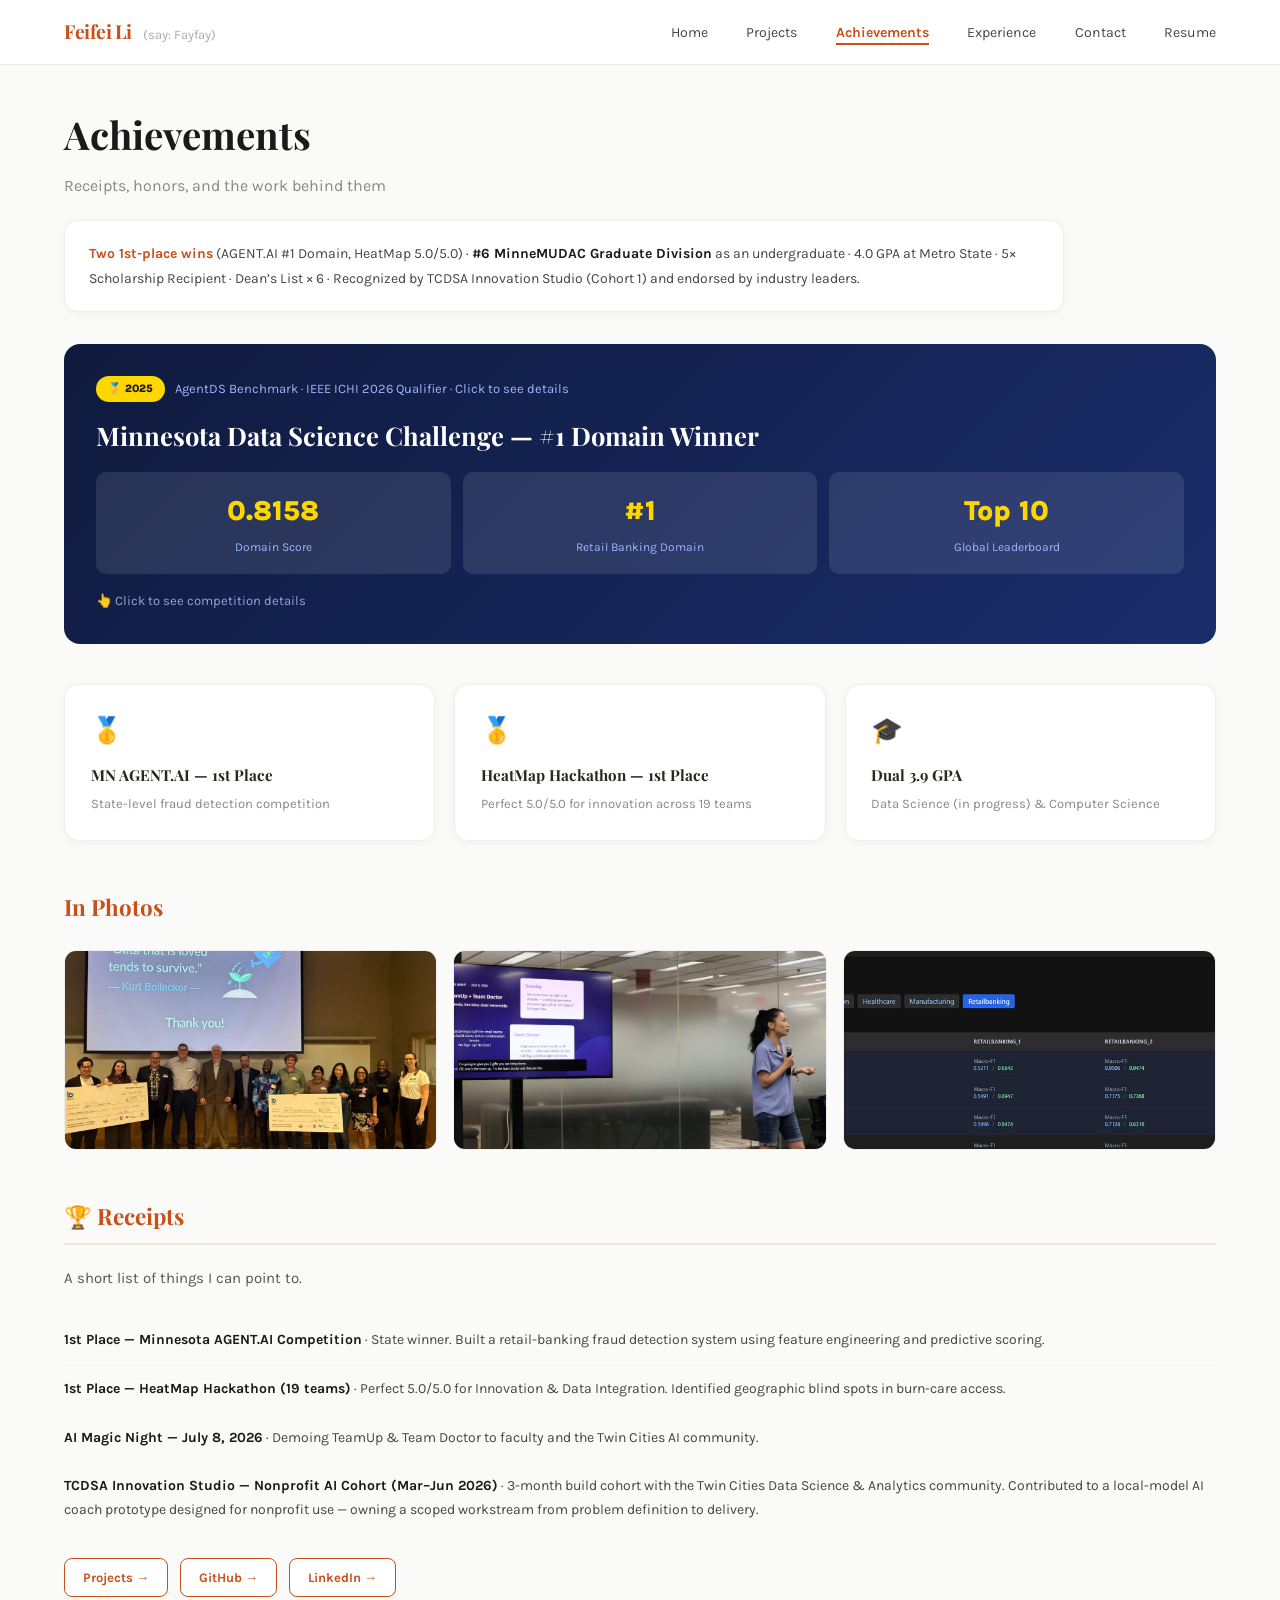
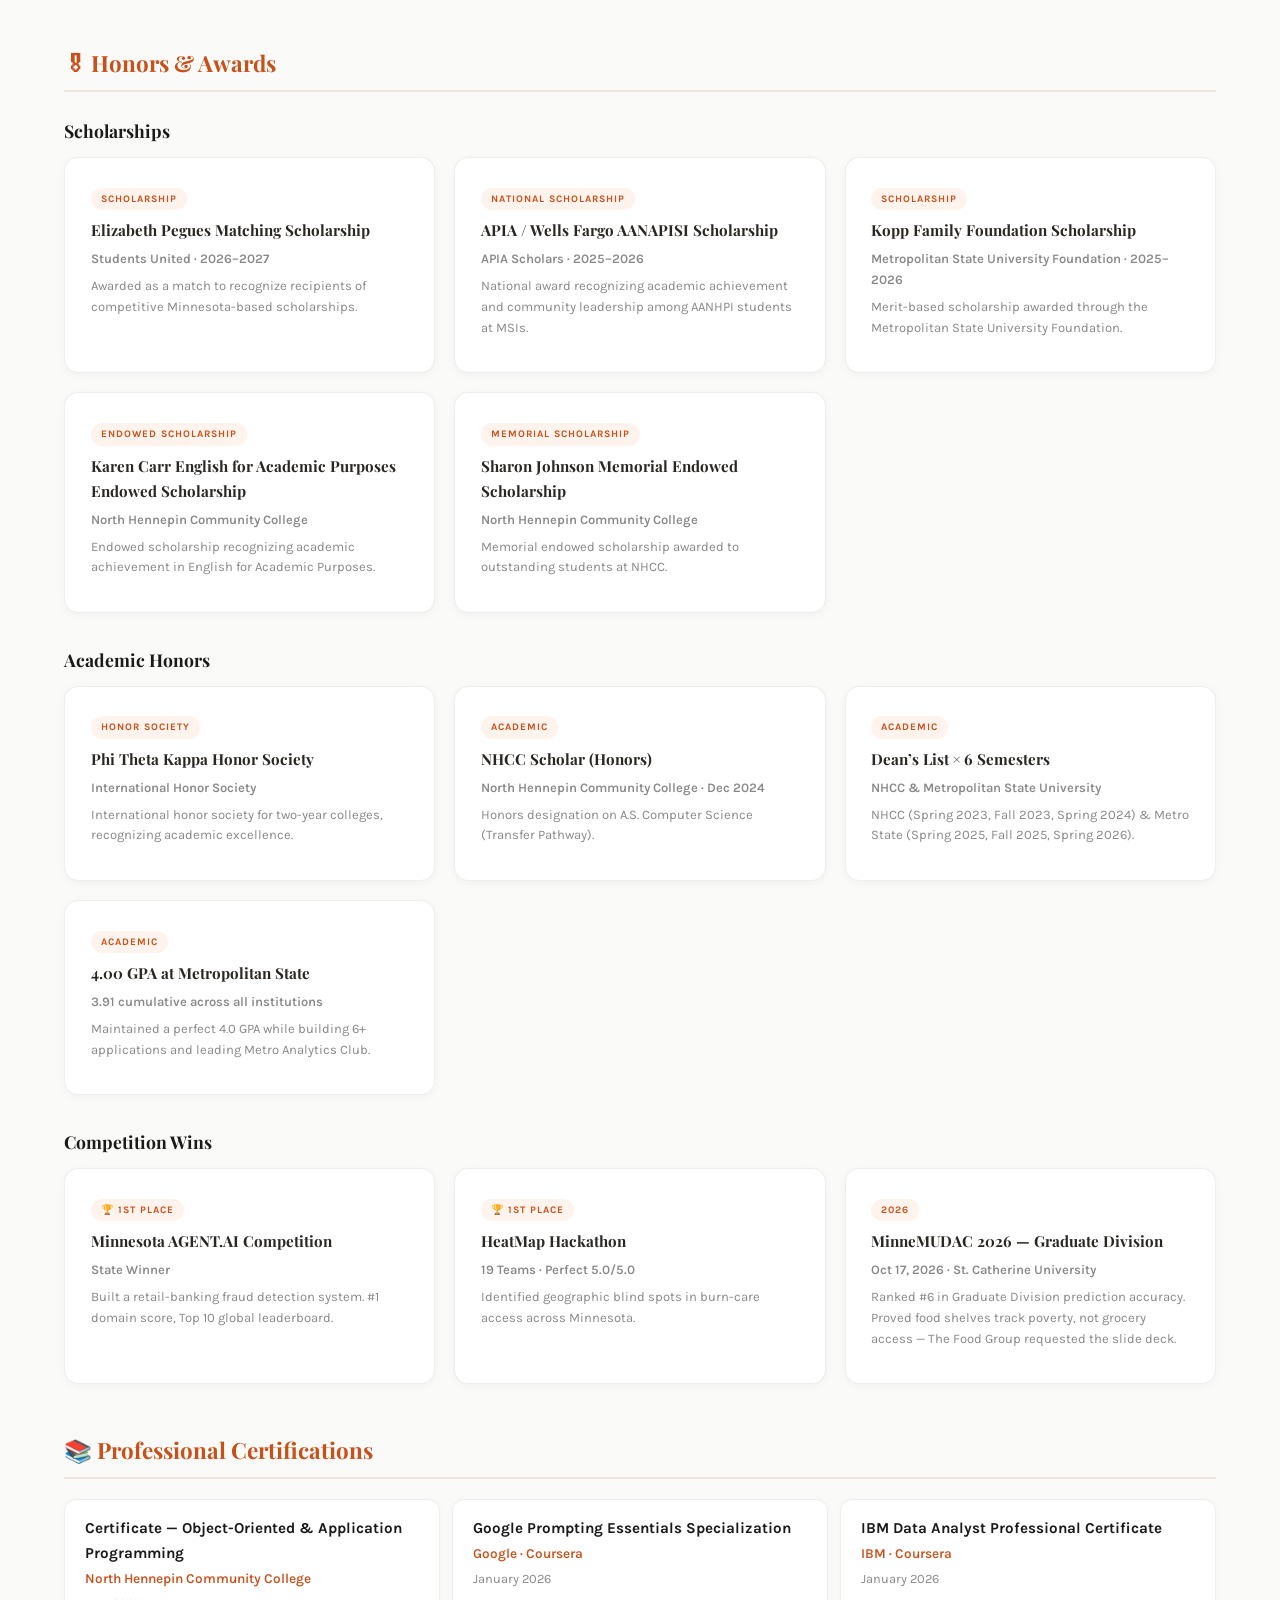
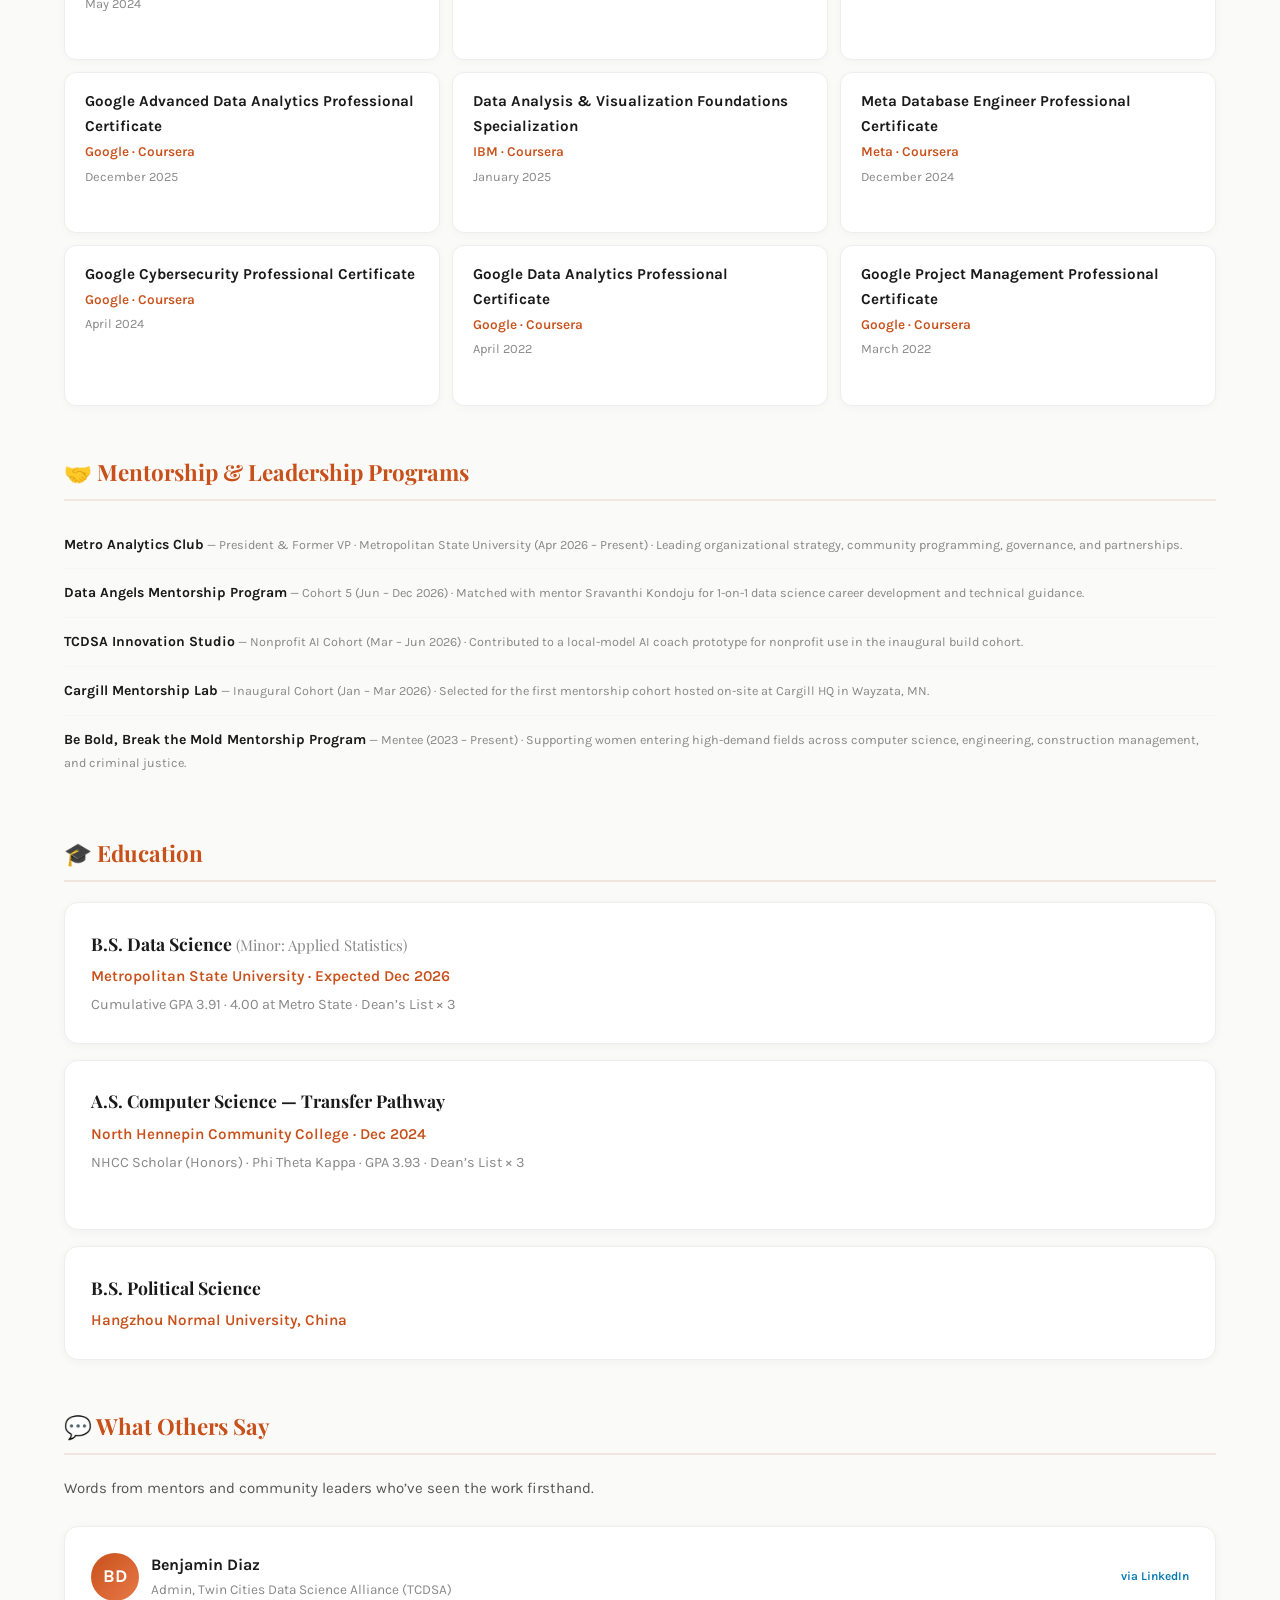
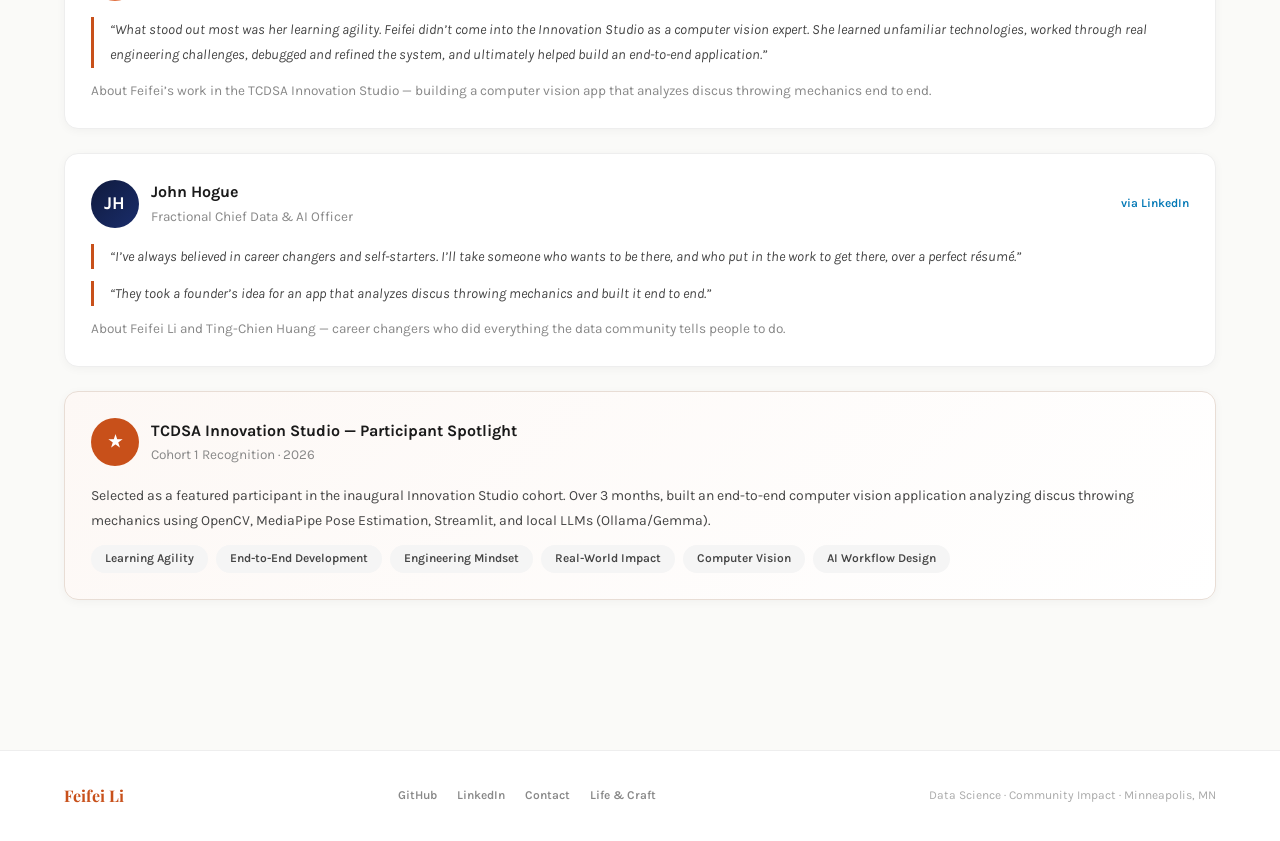
==== commit 7c8483bf: "Add resume, swap In Photos home collage for a work photo, move AI apps to Other - Add Feifei-Li-Resu" ====
--- a/achievements.html
+++ b/achievements.html
@@ -229,6 +229,7 @@
         <li><a href="achievements.html" class="active">Achievements</a></li>
         <li><a href="experience.html">Experience</a></li>
         <li><a href="contact.html">Contact</a></li>
+        <li><a href="Feifei-Li-Resume.pdf" target="_blank" rel="noopener">Resume</a></li>
       </ul>
     </div>
   </nav>
@@ -298,6 +299,9 @@
       <div style="display:grid; grid-template-columns:repeat(3,1fr); gap:16px;">
         <div class="photo-frame" style="height:200px; cursor:pointer;" onclick="openModal('heatmap')">
           <img src="[data-uri]" alt="HeatMap Hackathon" style="object-fit:cover;">
+        </div>
+        <div class="photo-frame" style="height:200px;">
+          <img src="photos/ai-magic-night-1.jpg" alt="Presenting data/AI apps at AI Magic Night" style="object-fit:cover;">
         </div>
         <div class="photo-frame" style="height:200px; cursor:pointer;" onclick="openModal('agentai')">
           <img src="[data-uri]" alt="AgentDS leaderboard" style="object-fit:cover;">
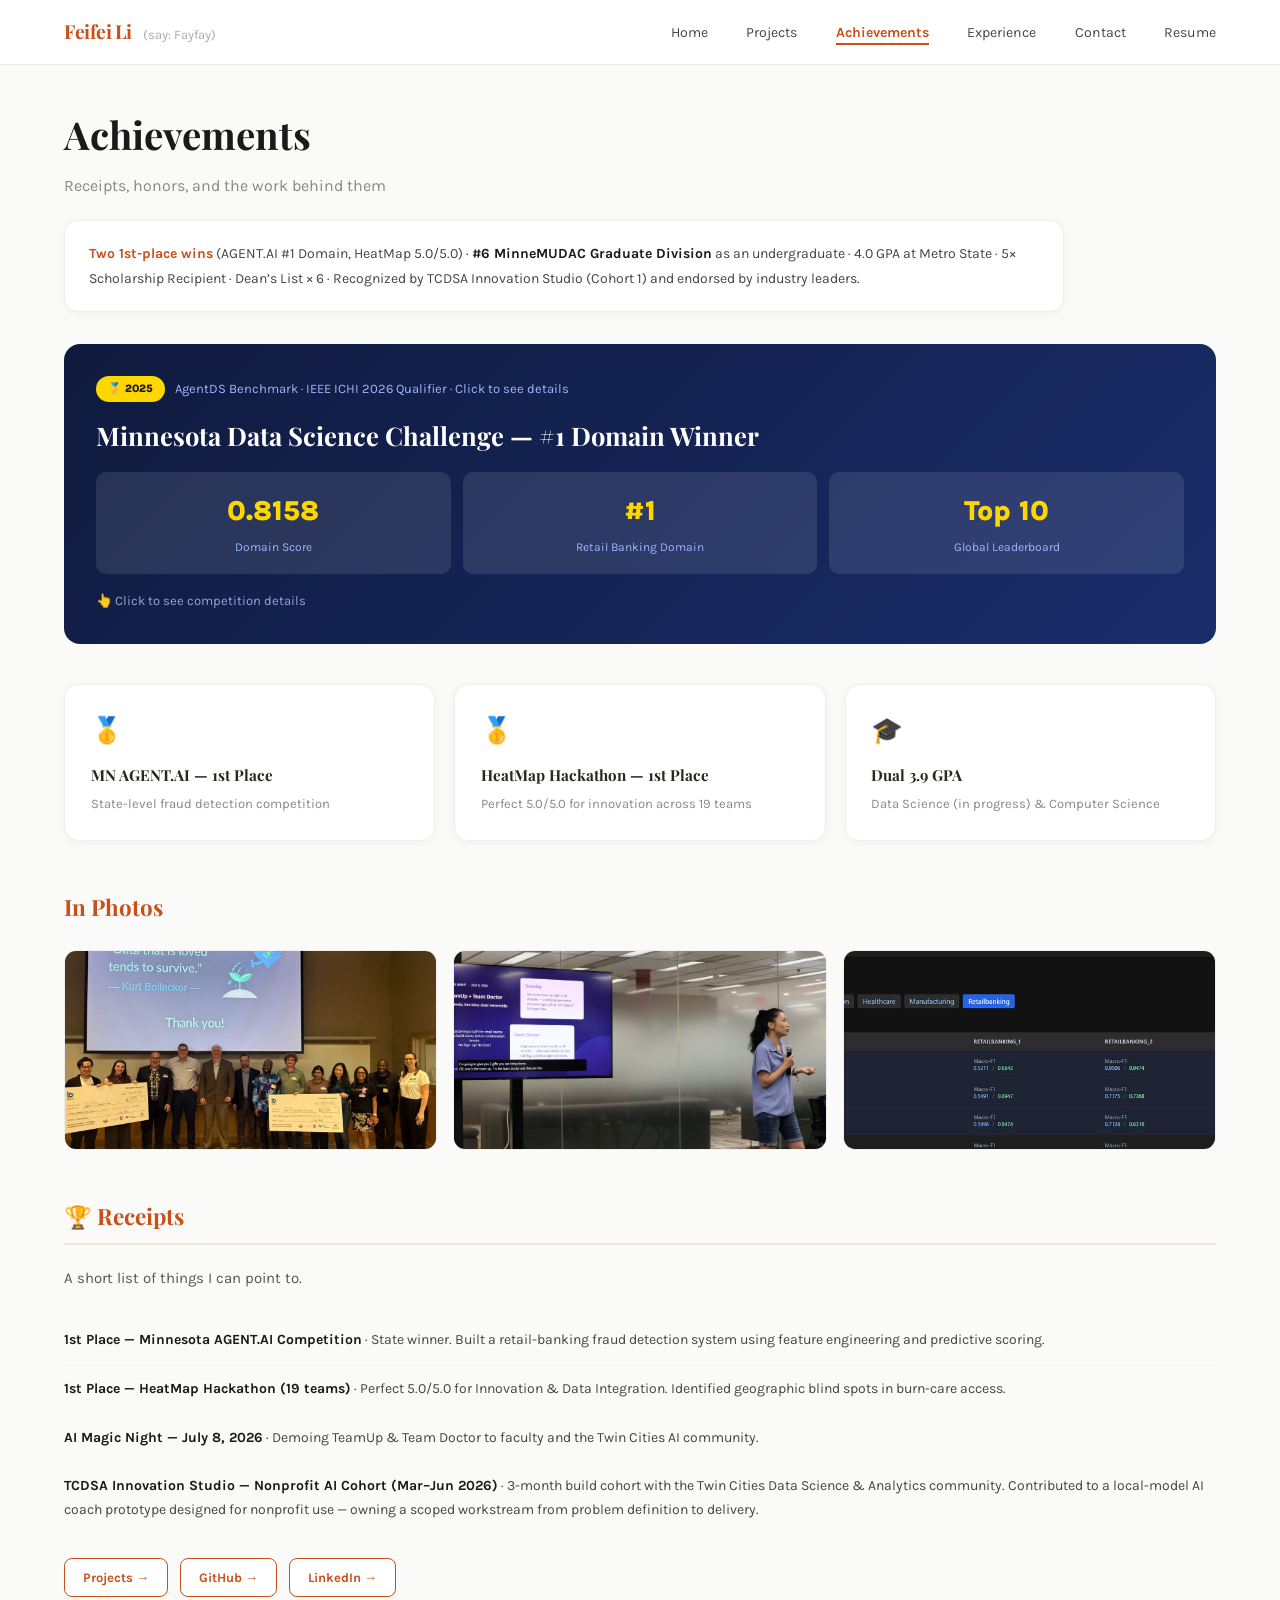
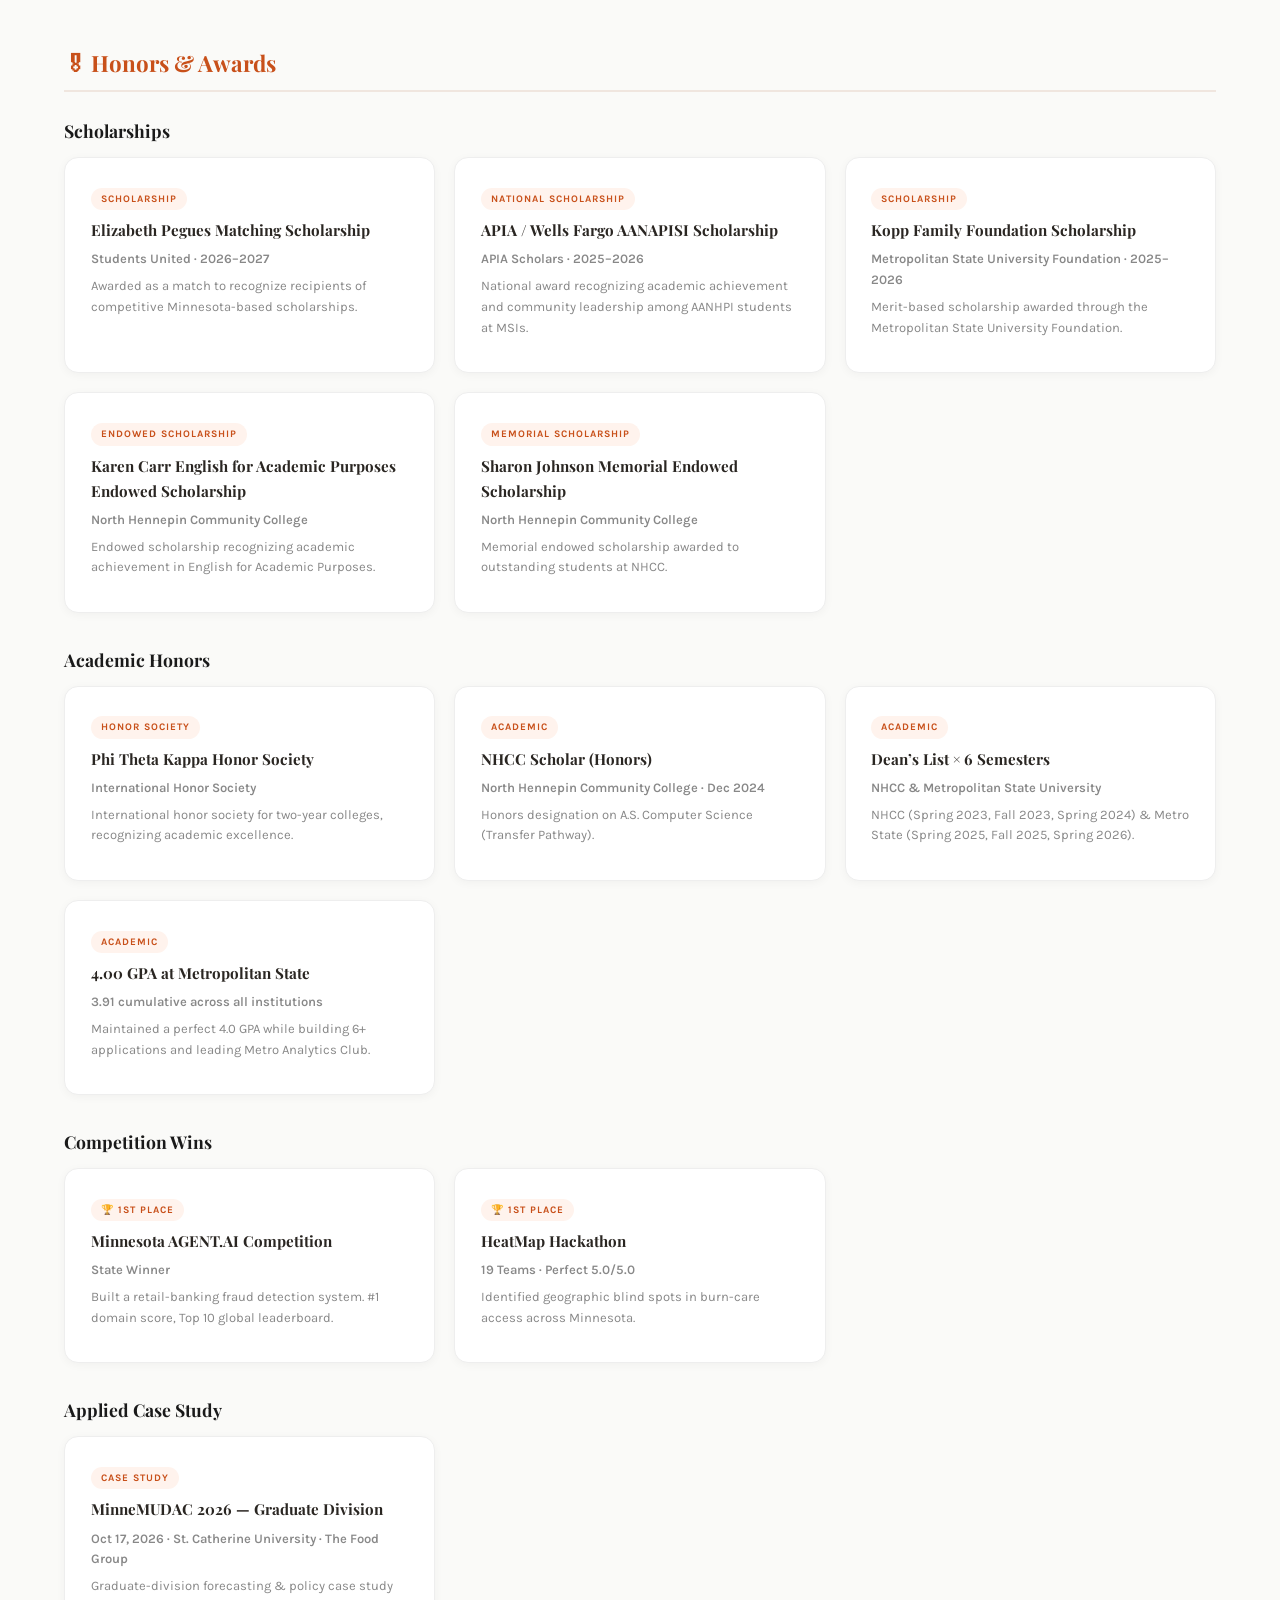
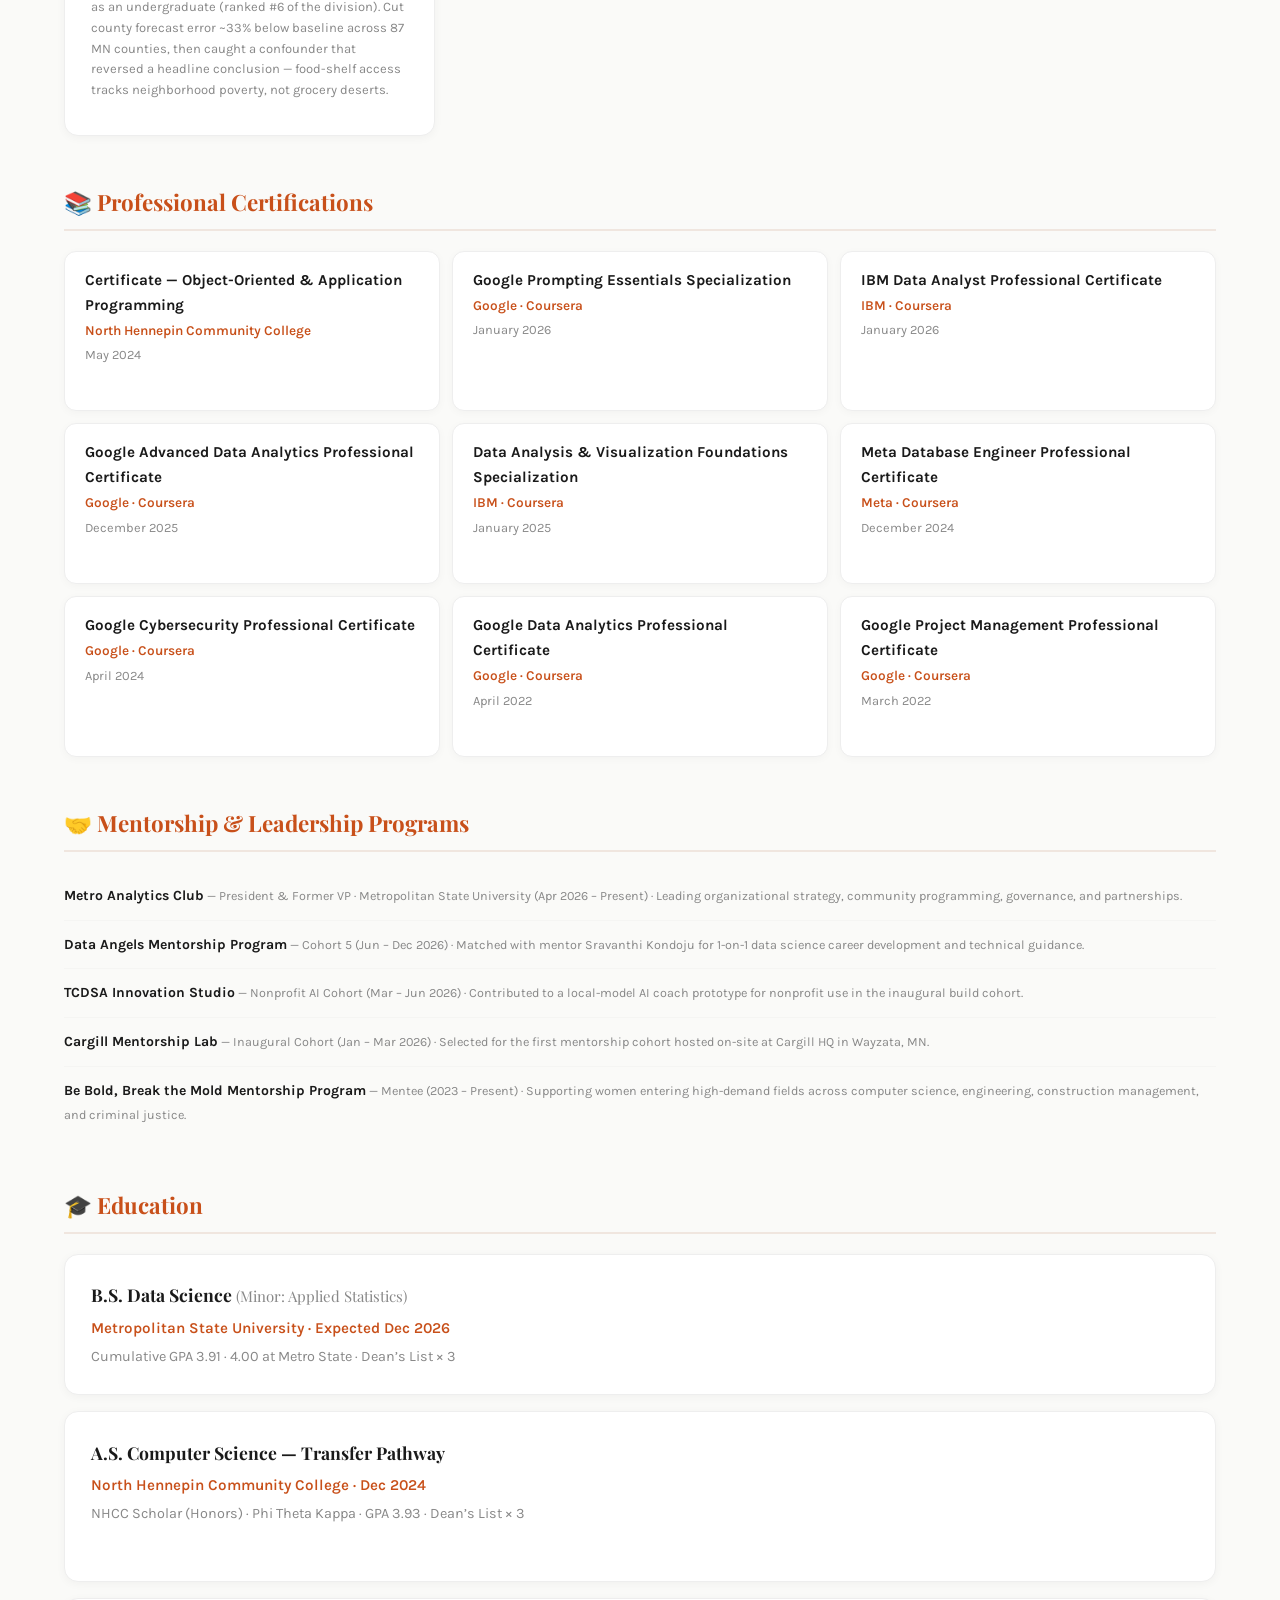
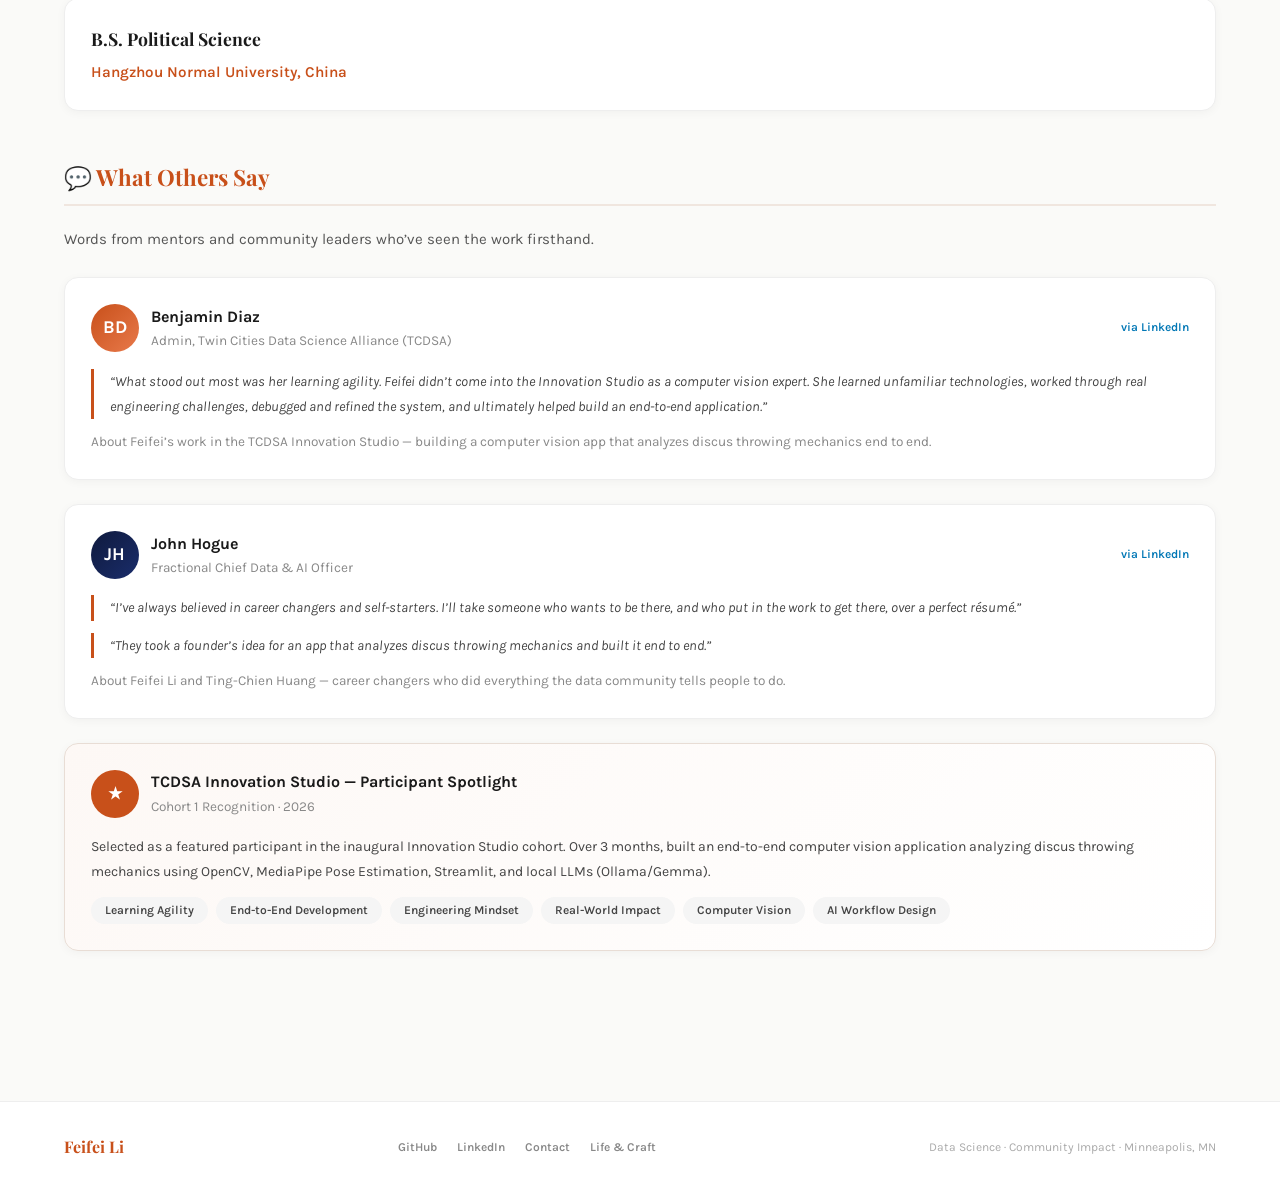
==== commit 8f40712f: "Reframe MinneMUDAC as a case study, not a competition win - achievements.html: move MinneMUDAC out o" ====
--- a/achievements.html
+++ b/achievements.html
@@ -417,11 +417,15 @@
           <p class="ach-desc">Identified geographic blind spots in burn-care access across Minnesota.</p>
           <span class="click-hint">View Details &rarr;</span>
         </div>
+      </div>
+
+      <h4 class="sub-heading" style="margin-top:2rem;">Applied Case Study</h4>
+      <div class="ach-grid">
         <div class="ach-card" onclick="openModal('minnemudac2026')">
-          <div class="ach-badge">2026</div>
+          <div class="ach-badge">Case Study</div>
           <h4>MinneMUDAC 2026 &mdash; Graduate Division</h4>
-          <p class="ach-meta">Oct 17, 2026 &middot; St.&nbsp;Catherine University</p>
-          <p class="ach-desc">Ranked #6 in Graduate Division prediction accuracy. Proved food shelves track poverty, not grocery access &mdash; The Food Group requested the slide deck.</p>
+          <p class="ach-meta">Oct 17, 2026 &middot; St.&nbsp;Catherine University &middot; The Food Group</p>
+          <p class="ach-desc">Graduate-division forecasting &amp; policy case study as an undergraduate (ranked #6 of the division). Cut county forecast error ~33% below baseline across 87 MN counties, then caught a confounder that reversed a headline conclusion &mdash; food-shelf access tracks neighborhood poverty, not grocery deserts.</p>
           <span class="click-hint">View Details &rarr;</span>
         </div>
       </div>
@@ -891,7 +895,7 @@
     <div class="modal">
       <button class="modal-close" onclick="closeModal('minnemudac2026')">&#10005;</button>
       <div class="modal-header">
-        <div class="badge">Competition</div>
+        <div class="badge">Case Study</div>
         <h2>MinneMUDAC 2026 &mdash; Graduate Division</h2>
         <p>Oct 17, 2026 &middot; St.&nbsp;Catherine University</p>
       </div>
@@ -908,7 +912,7 @@
 
         <h4 style="font-family:'Playfair Display',serif; color:#C8501A; margin:1.25rem 0 0.5rem;">The Finding That Almost Wasn&rsquo;t</h4>
         <p class="modal-detail">The first cut said Minnesota&rsquo;s food shelf network reaches the neighborhoods USDA flags as low-access. We almost stopped there. But the comparison group included wealthy suburbs that would never host a shelf. We held income constant and re-ran it &mdash; the advantage vanished (Fisher&rsquo;s exact p&nbsp;=&nbsp;0.76). Under USDA&rsquo;s strictest distance definition, the result <strong>reversed</strong>.</p>
-        <p class="modal-detail">The network tracks neighborhood poverty, not grocery access. The Food Group requested the team&rsquo;s slide deck for operational siting strategy.</p>
+        <p class="modal-detail">The network tracks neighborhood poverty, not grocery access &mdash; a siting insight framed for The Food Group&rsquo;s operational strategy.</p>
         <p class="modal-detail">Also quantified SNAP benefit-cliff policy shocks using an interrupted time series with Newey&ndash;West HAC robust standard errors (+22% visits, p&nbsp;&lt;&nbsp;0.001).</p>
 
         <p class="modal-detail" style="background:#f8f8f6; border-radius:10px; padding:1rem; margin-top:1rem;"><strong>The lesson:</strong> Almost-wrong &rarr; caught it &rarr; corrected. The first answer looked clean, but the comparison group was flawed. Checking my own work turned a misleading confirmation into the real finding.</p>
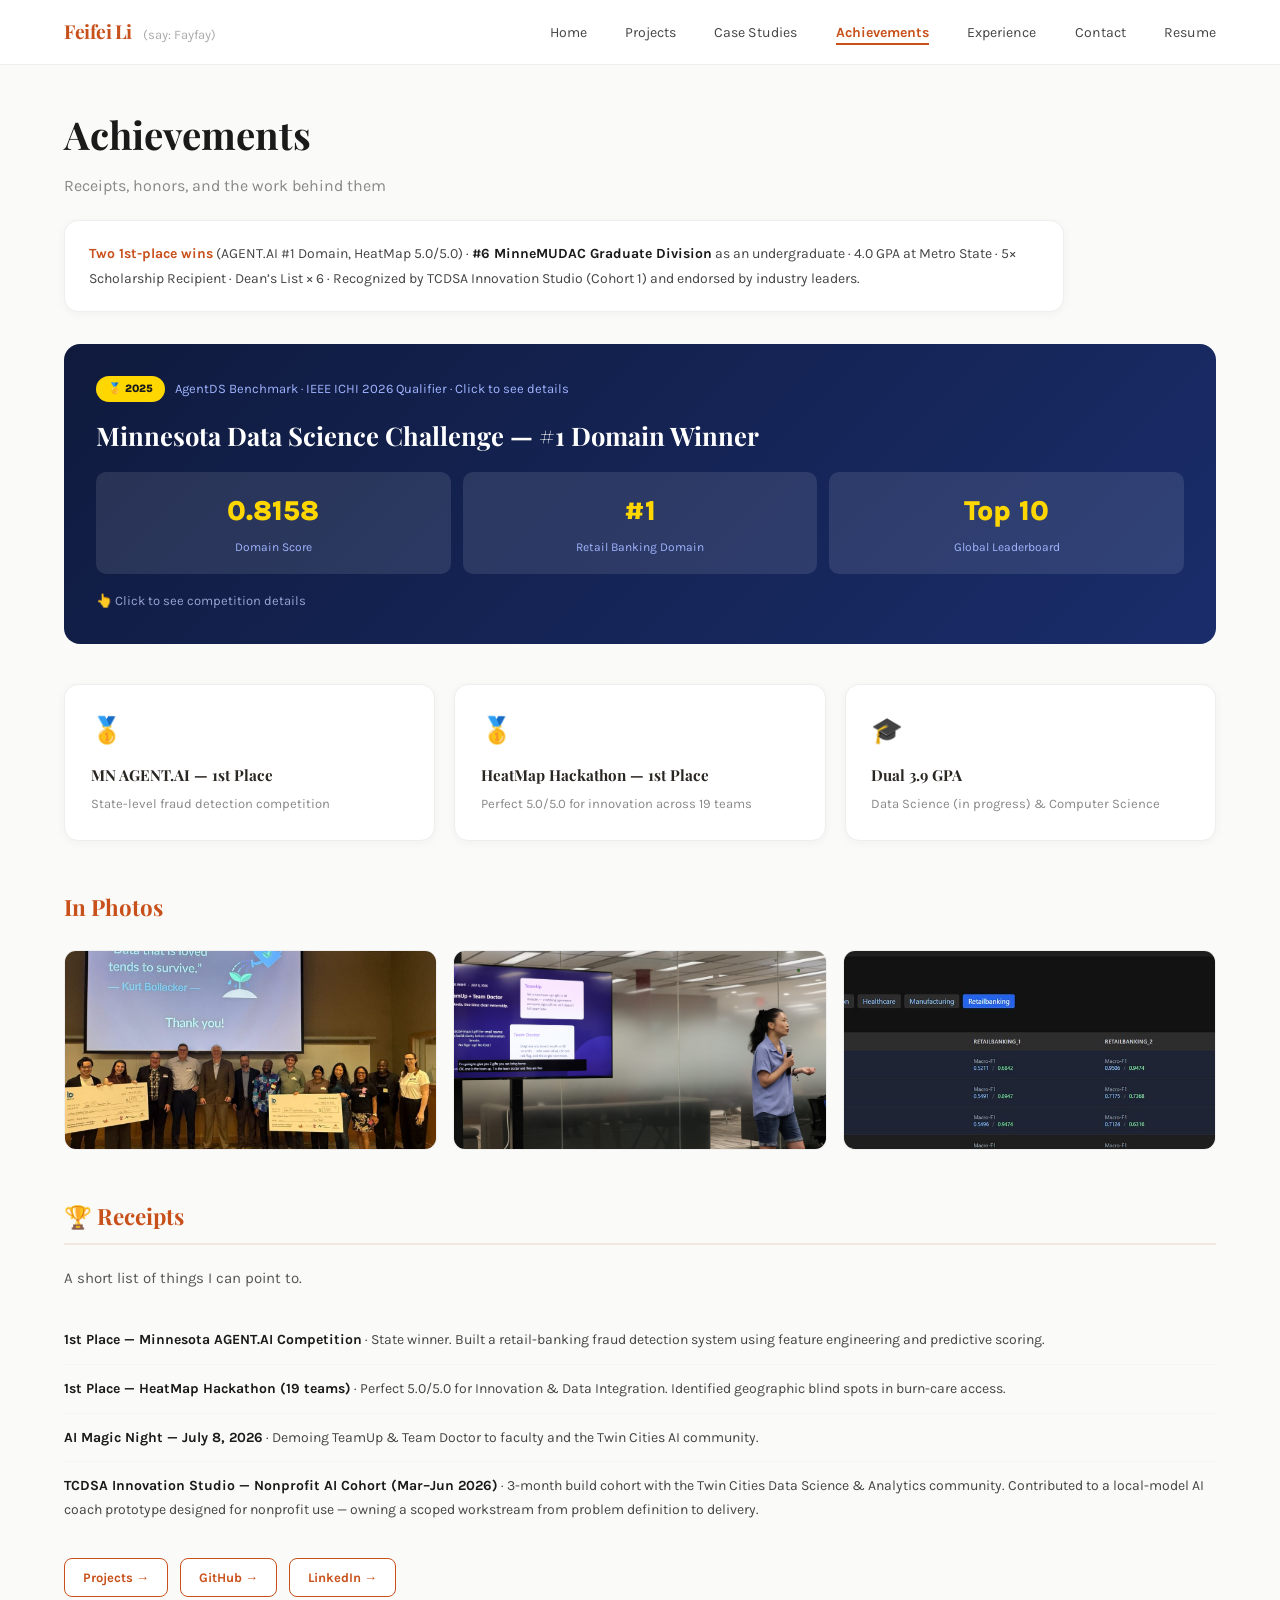
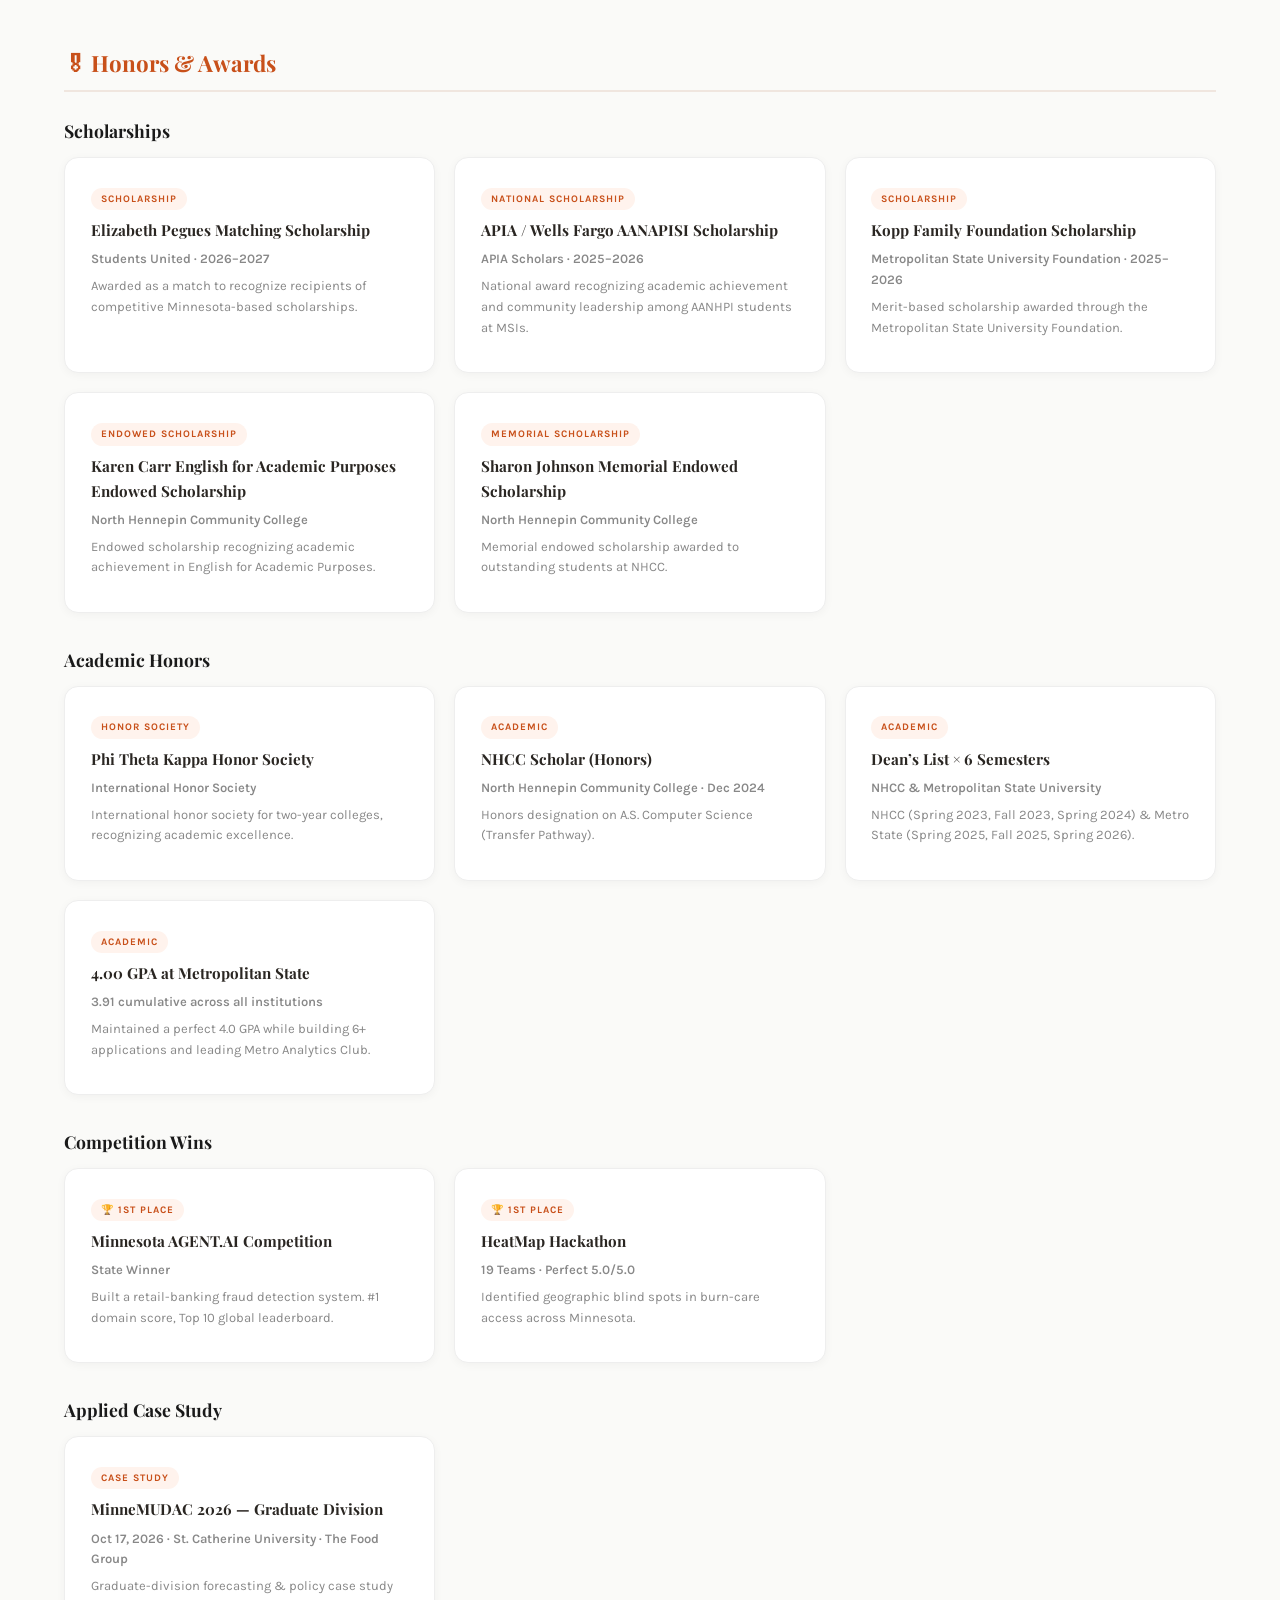
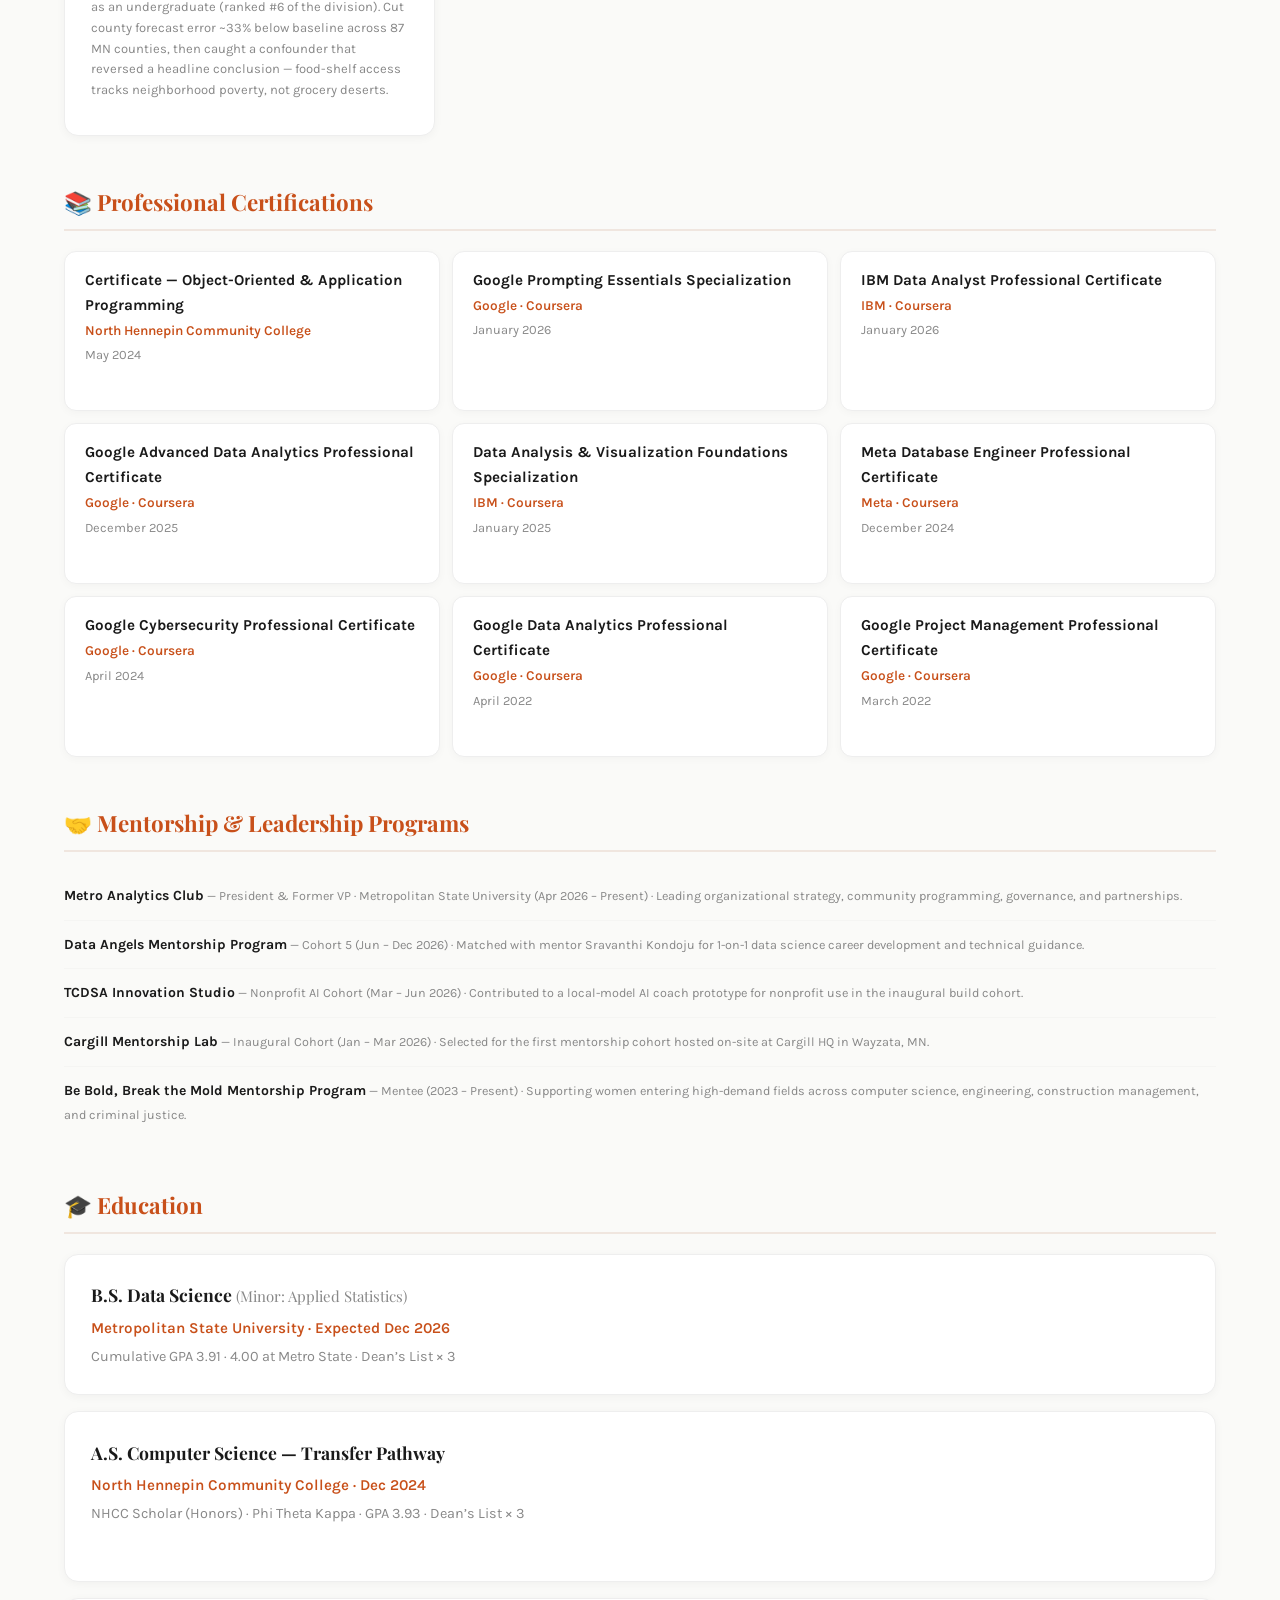
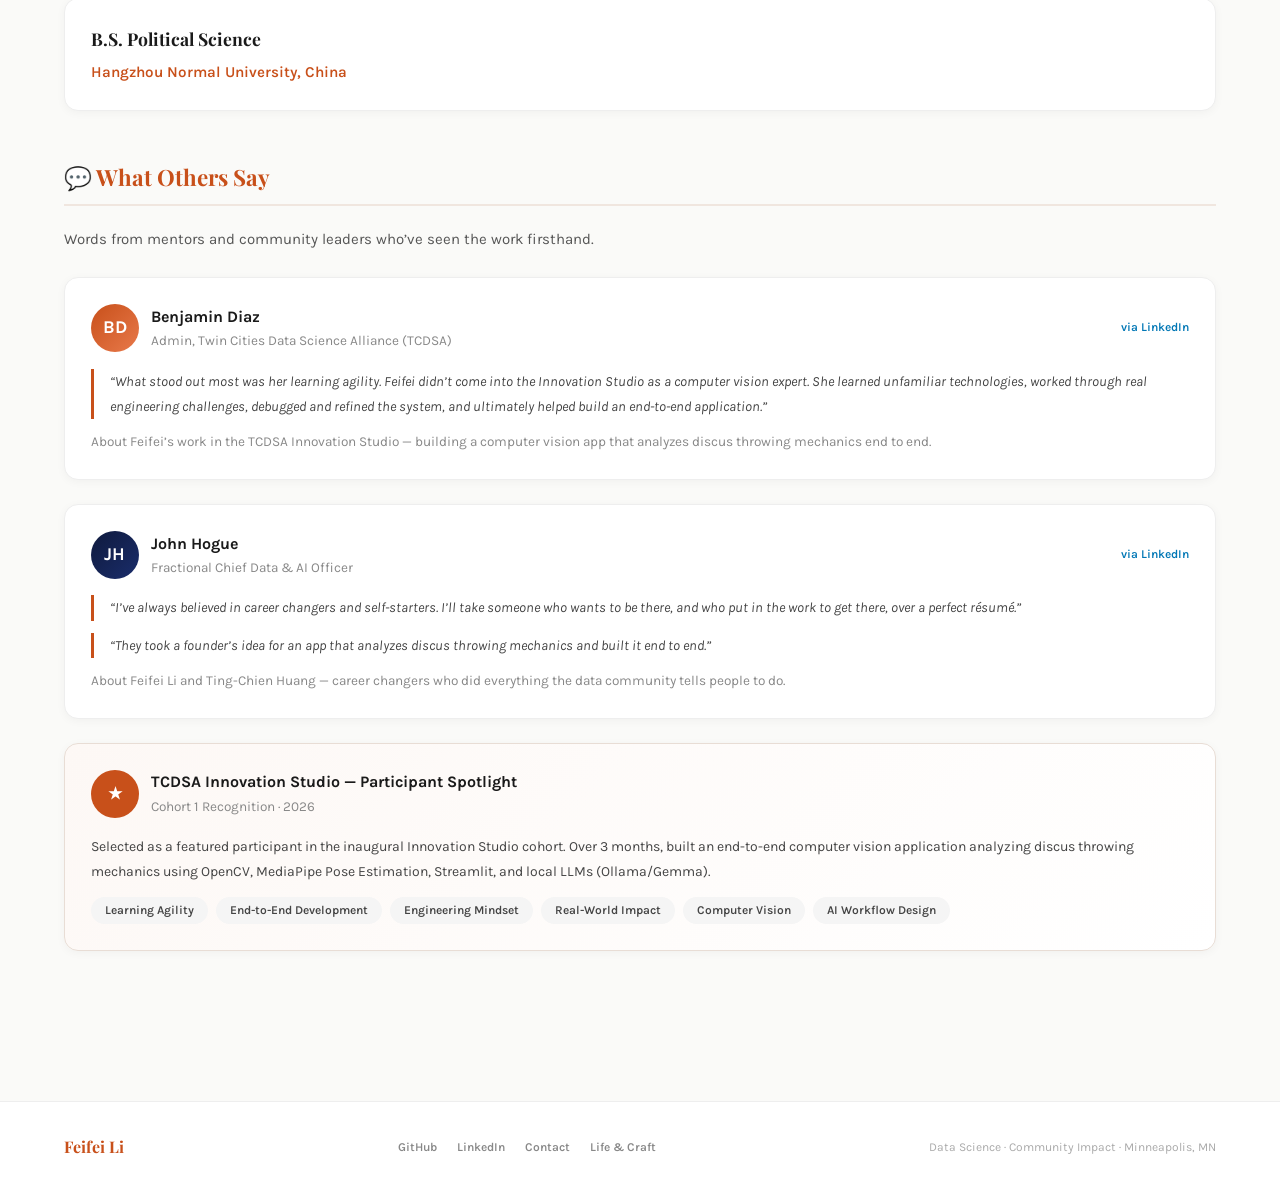
==== commit de80480a: "Add Case Studies page; fix index hero photo; move MinneMUDAC out of Experience - New case-studies.ht" ====
--- a/achievements.html
+++ b/achievements.html
@@ -226,6 +226,7 @@
       <ul class="nav-links">
         <li><a href="index.html">Home</a></li>
         <li><a href="projects.html">Projects</a></li>
+        <li><a href="case-studies.html">Case Studies</a></li>
         <li><a href="achievements.html" class="active">Achievements</a></li>
         <li><a href="experience.html">Experience</a></li>
         <li><a href="contact.html">Contact</a></li>
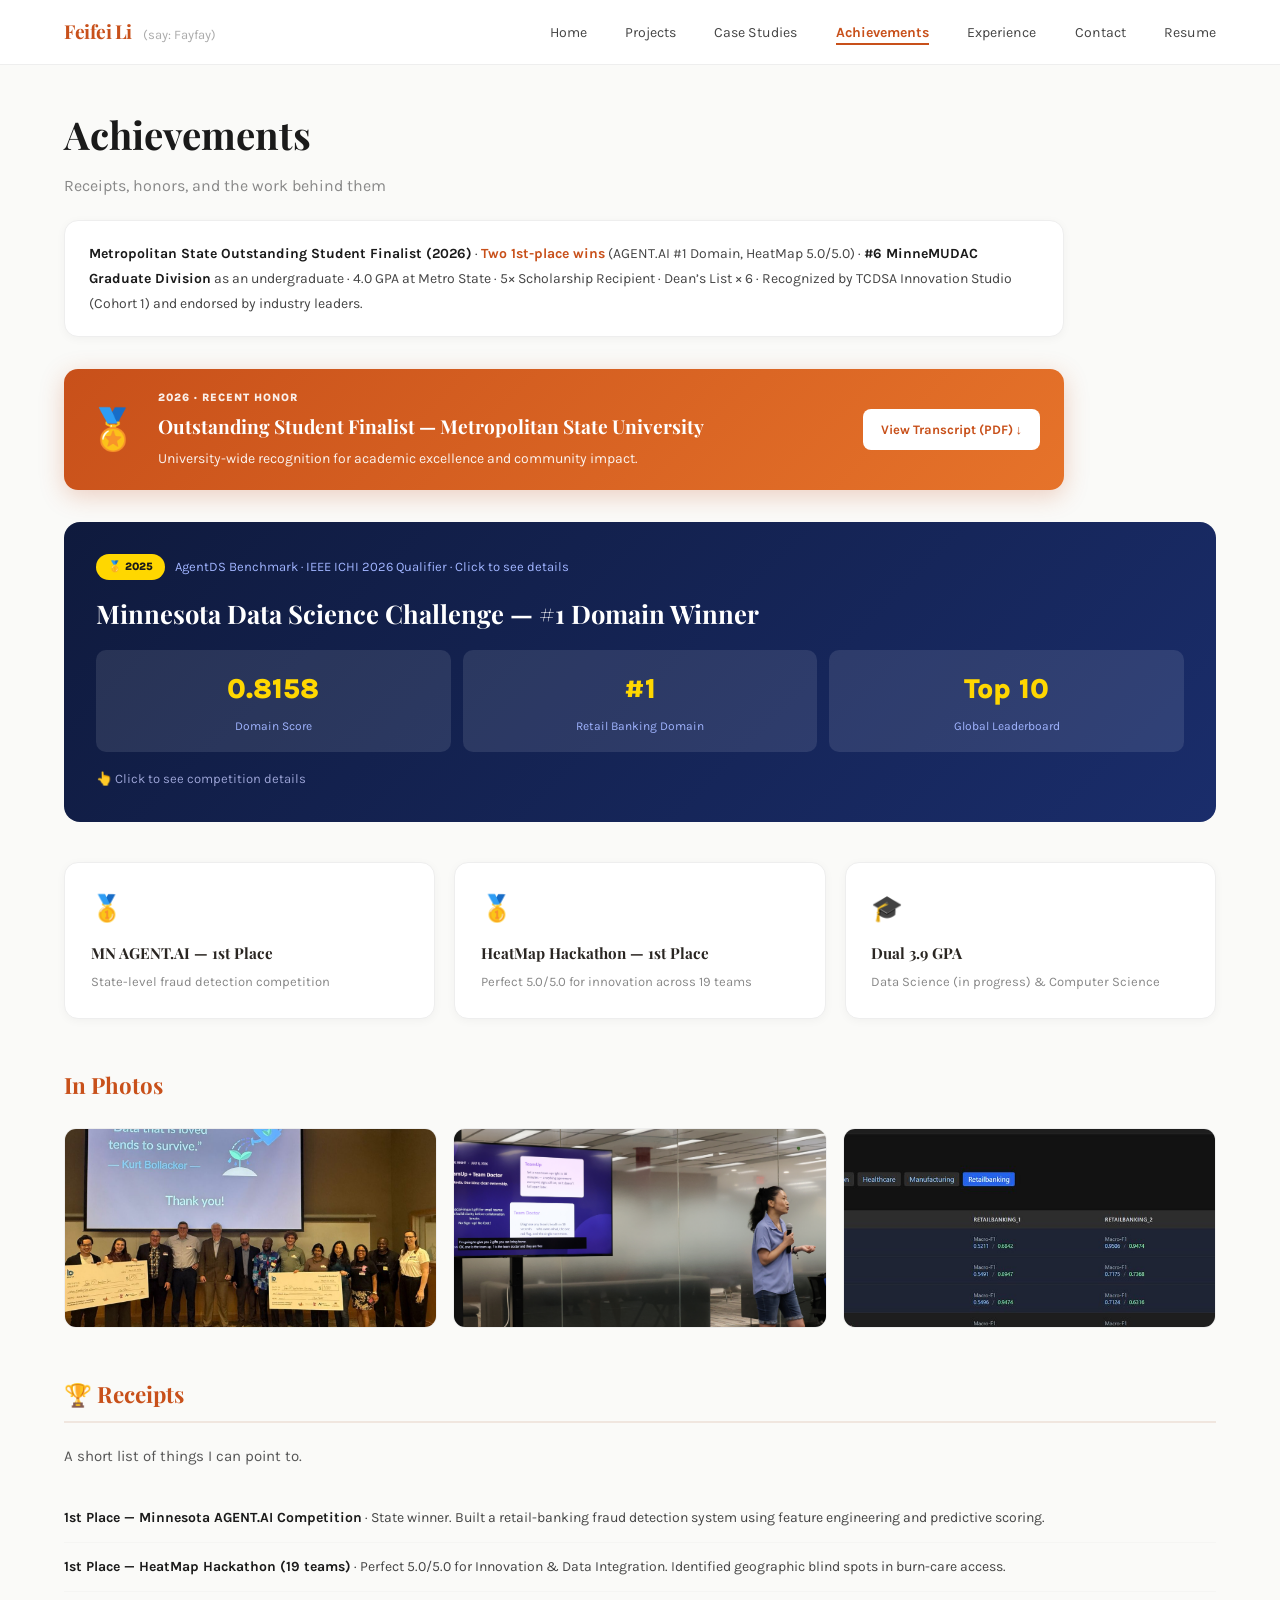
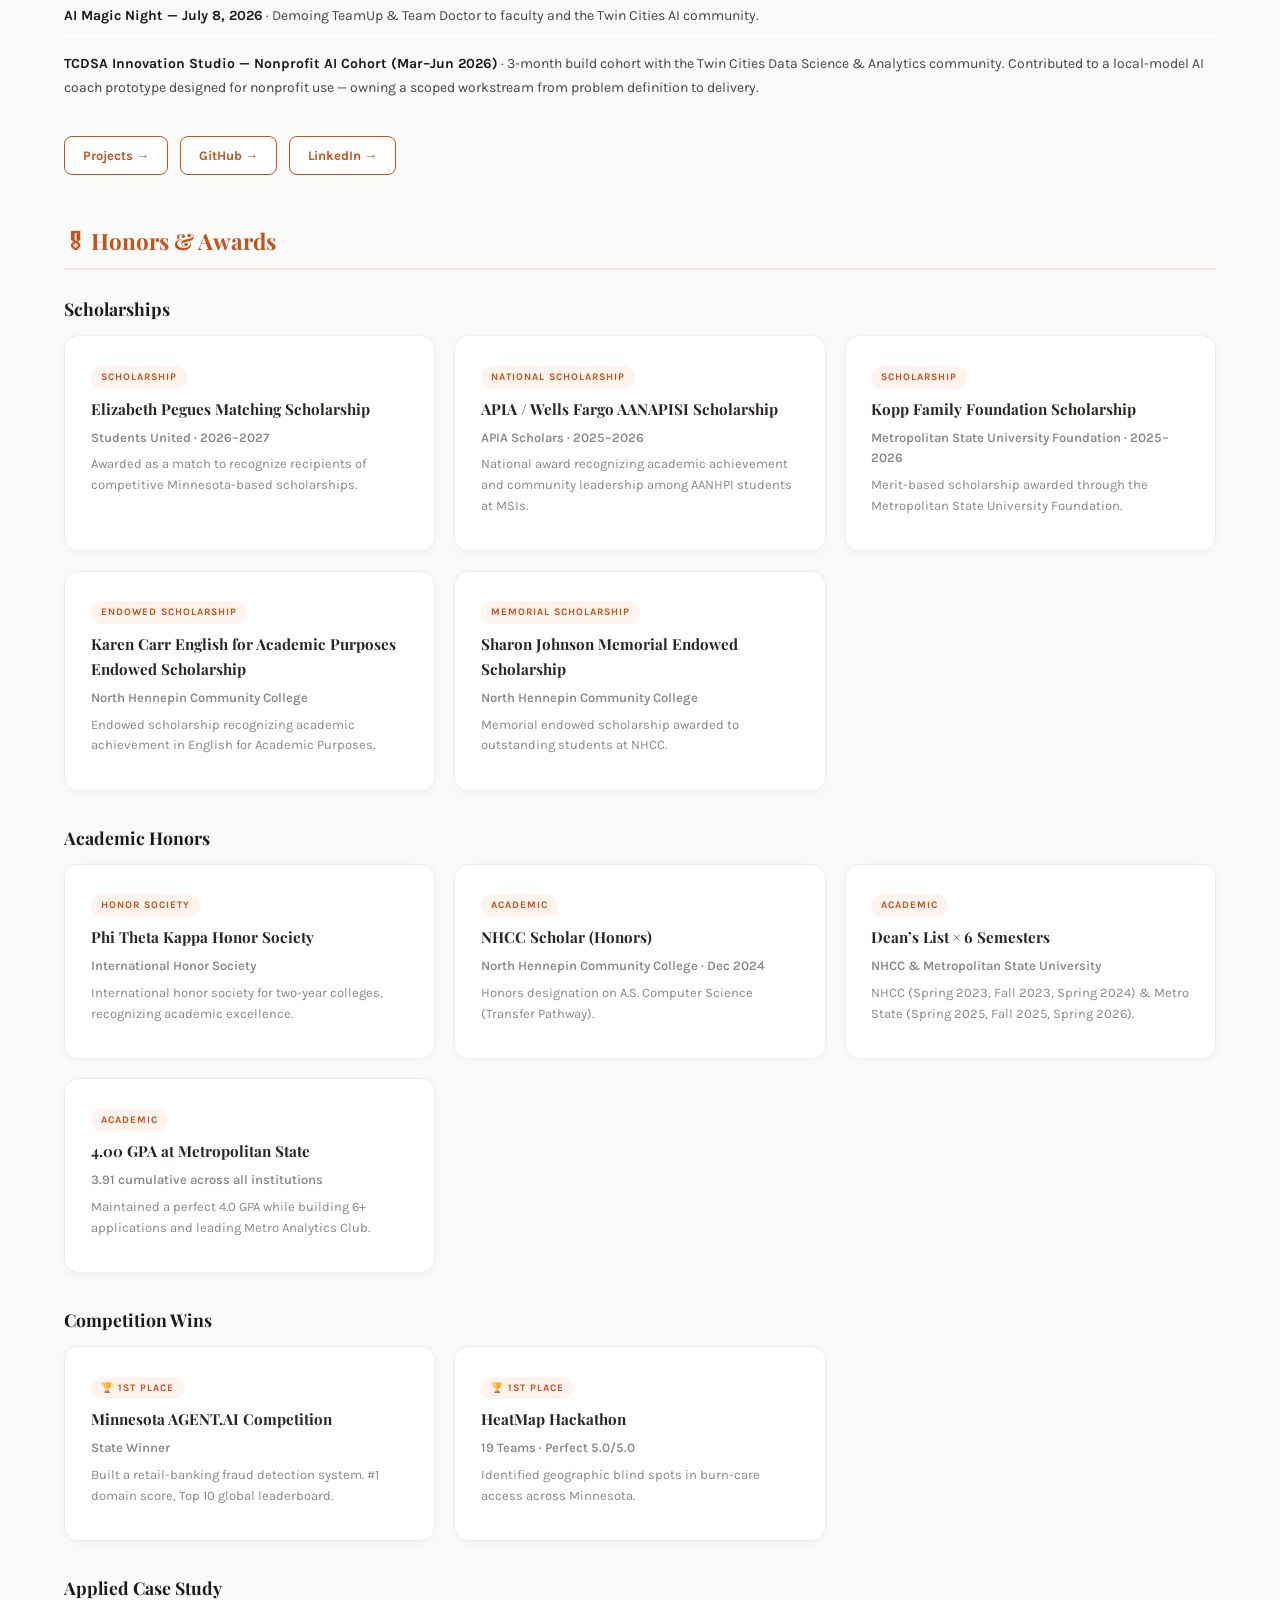
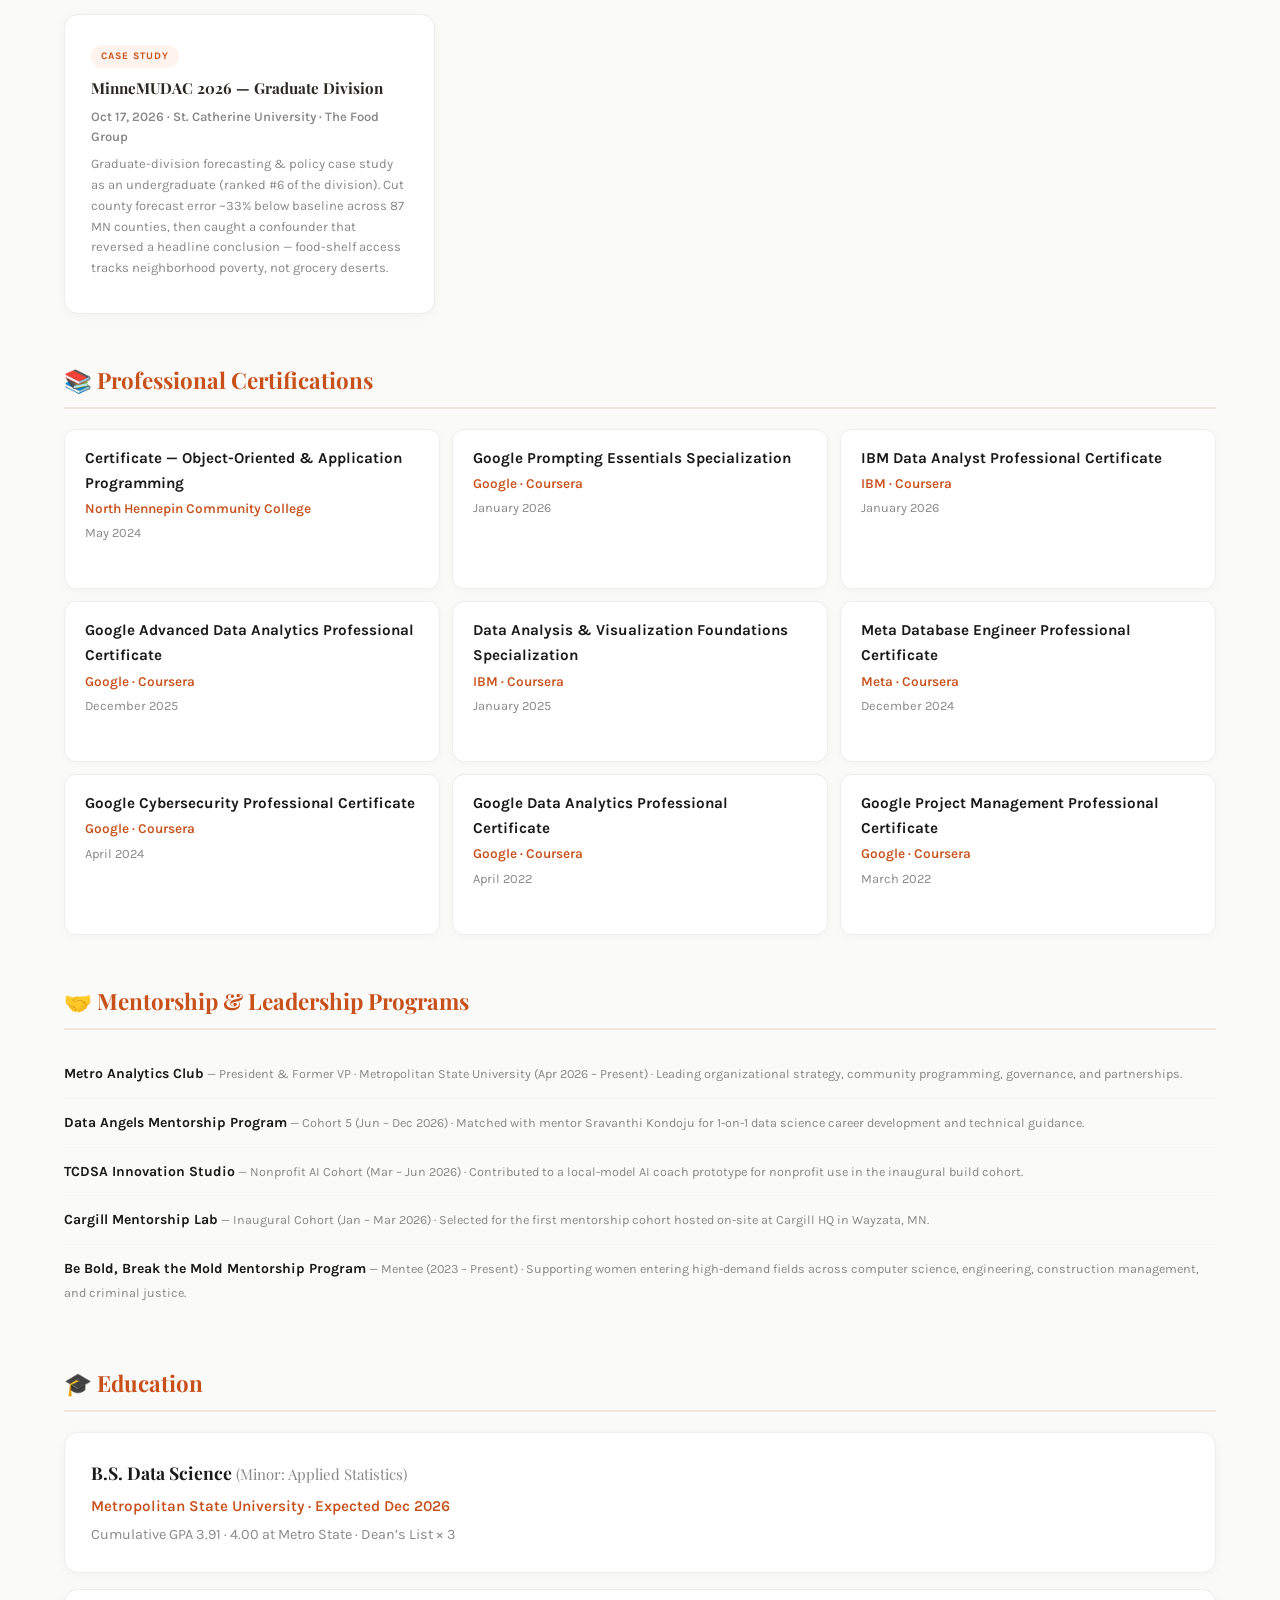
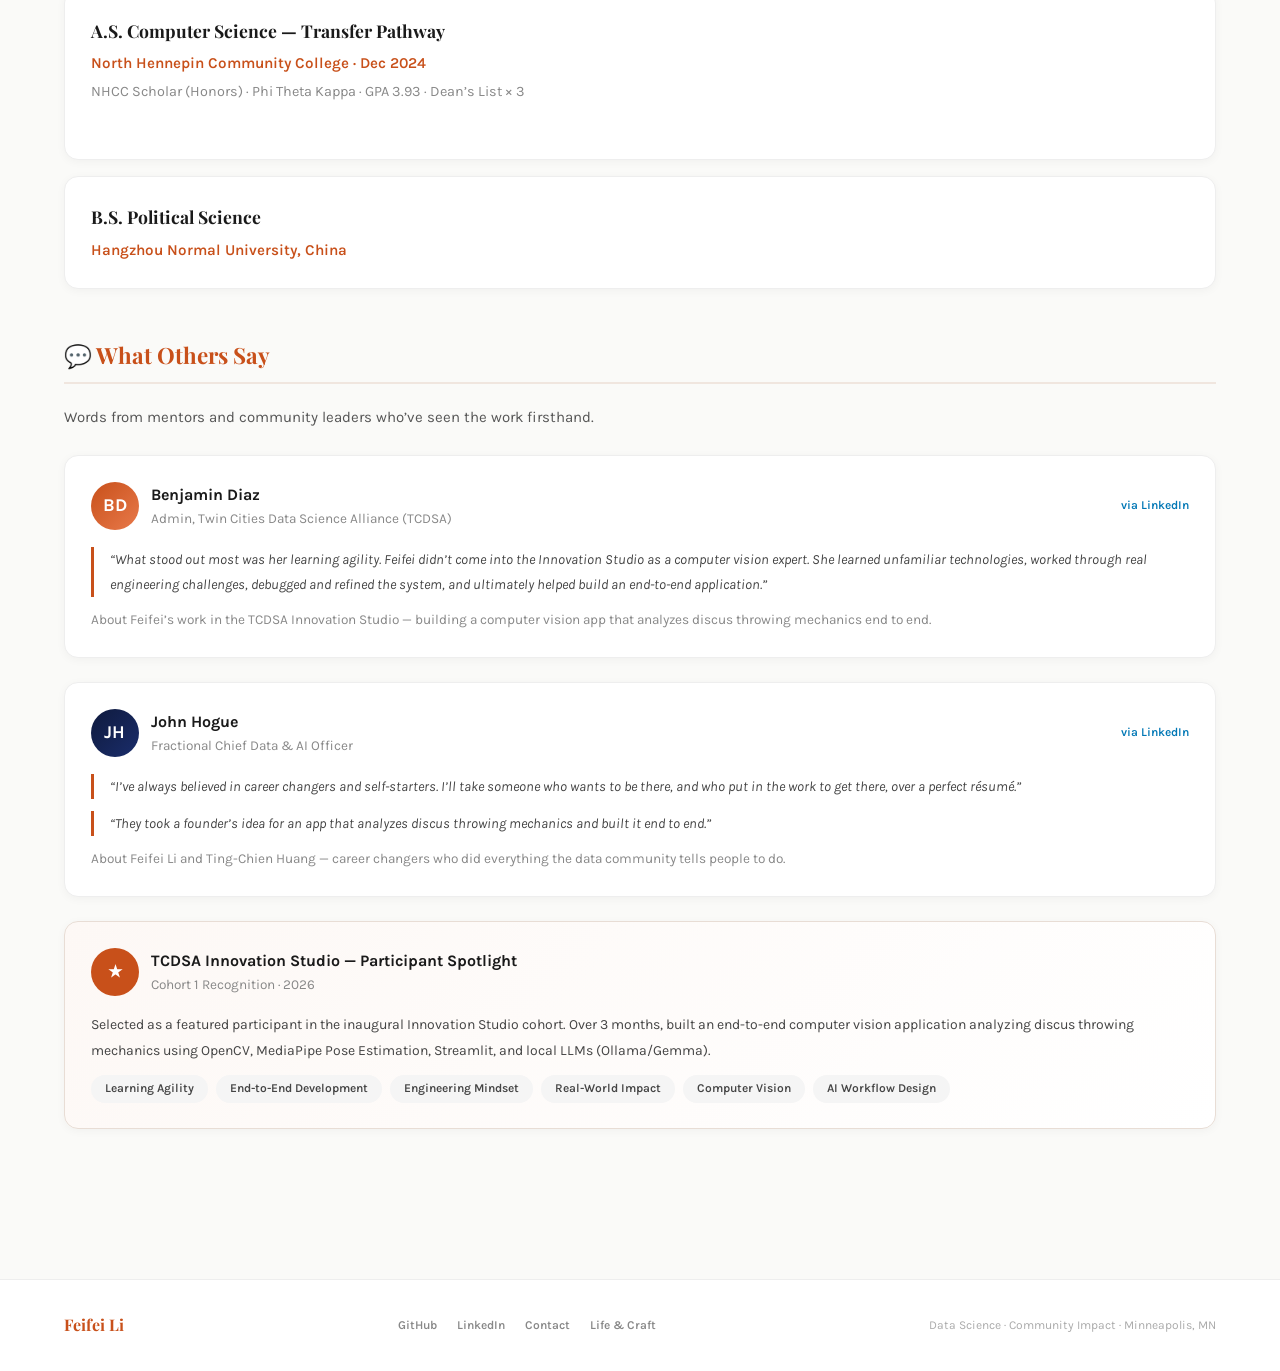
==== commit 519542c6: "Add professional headshot, Outstanding Student Finalist honor, and transcript - Swap in the new prof" ====
--- a/achievements.html
+++ b/achievements.html
@@ -241,7 +241,18 @@
 
     <!-- ═══ HIGHLIGHTS ═══ -->
     <div style="background:#fff; border:1px solid #eee; border-radius:14px; padding:1.25rem 1.5rem; margin-bottom:2rem; box-shadow:0 2px 10px rgba(0,0,0,0.04); line-height:1.8; font-size:clamp(14px,1vw,16px); color:#444; max-width:1000px;">
-      <strong style="color:#C8501A;">Two 1st-place wins</strong> (AGENT.AI #1 Domain, HeatMap 5.0/5.0) &middot; <strong style="color:#1a1a1a;">#6 MinneMUDAC Graduate Division</strong> as an undergraduate &middot; 4.0 GPA at Metro State &middot; 5&times; Scholarship Recipient &middot; Dean&rsquo;s List &times; 6 &middot; Recognized by TCDSA Innovation Studio (Cohort 1) and endorsed by industry leaders.
+      <strong style="color:#1a1a1a;">Metropolitan State Outstanding Student Finalist (2026)</strong> &middot; <strong style="color:#C8501A;">Two 1st-place wins</strong> (AGENT.AI #1 Domain, HeatMap 5.0/5.0) &middot; <strong style="color:#1a1a1a;">#6 MinneMUDAC Graduate Division</strong> as an undergraduate &middot; 4.0 GPA at Metro State &middot; 5&times; Scholarship Recipient &middot; Dean&rsquo;s List &times; 6 &middot; Recognized by TCDSA Innovation Studio (Cohort 1) and endorsed by industry leaders.
+    </div>
+
+    <!-- ═══ FEATURED RECENT HONOR ═══ -->
+    <div style="background:linear-gradient(135deg,#C8501A,#e6732a); border-radius:14px; padding:1.25rem 1.5rem; margin-bottom:2rem; color:#fff; display:flex; gap:1.25rem; align-items:center; flex-wrap:wrap; box-shadow:0 6px 24px rgba(200,80,26,0.25); max-width:1000px;">
+      <div style="font-size:2.5rem; line-height:1;">&#127941;</div>
+      <div style="flex:1; min-width:240px;">
+        <div style="font-size:11px; font-weight:800; letter-spacing:1px; text-transform:uppercase; opacity:0.9; margin-bottom:4px;">2026 &middot; Recent Honor</div>
+        <div style="font-family:'Playfair Display',serif; font-size:clamp(1.1rem,1.5vw,1.4rem); font-weight:700;">Outstanding Student Finalist &mdash; Metropolitan State University</div>
+        <div style="font-size:14px; opacity:0.92; margin-top:4px;">University-wide recognition for academic excellence and community impact.</div>
+      </div>
+      <a href="Feifei-Li-Transcript.pdf" target="_blank" rel="noopener" style="background:#fff; color:#C8501A; padding:10px 18px; border-radius:8px; text-decoration:none; font-weight:700; font-size:13px; white-space:nowrap;">View Transcript (PDF) &darr;</a>
     </div>
 
     <!-- AgentDS featured -->
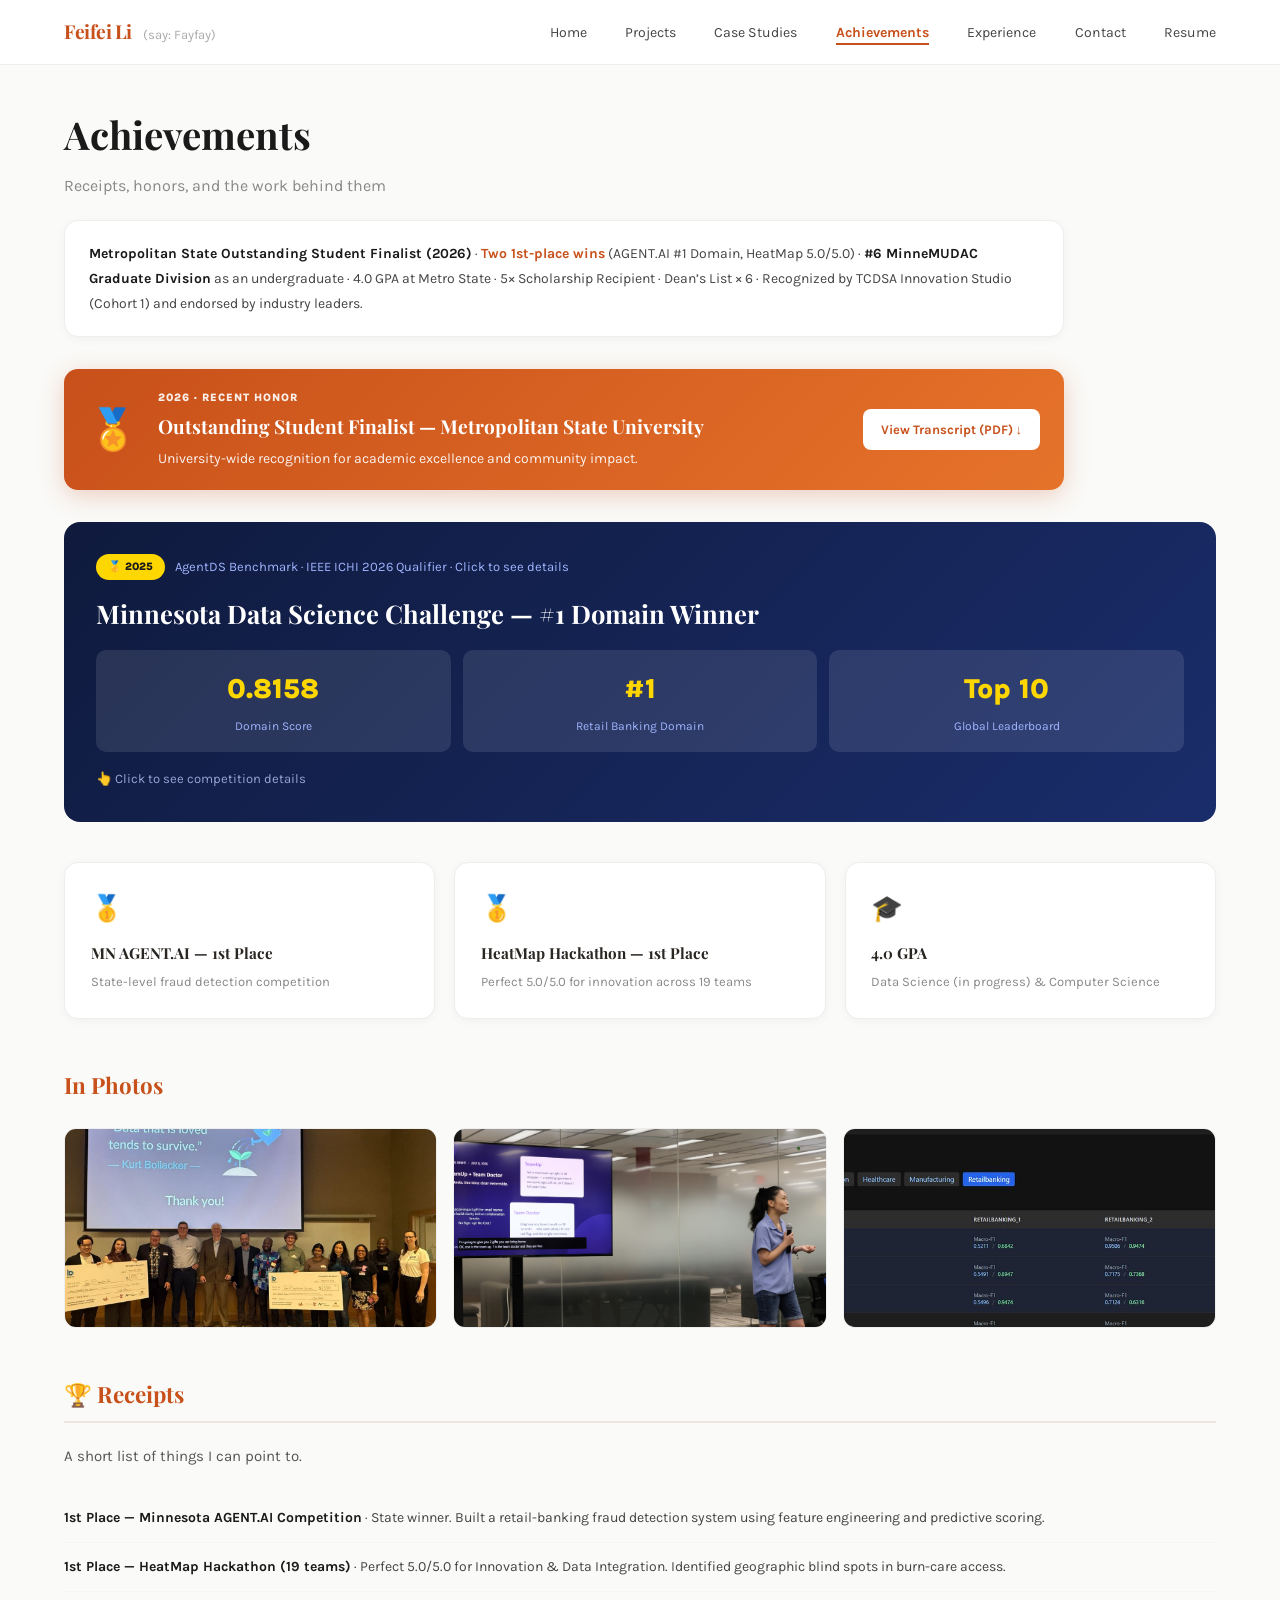
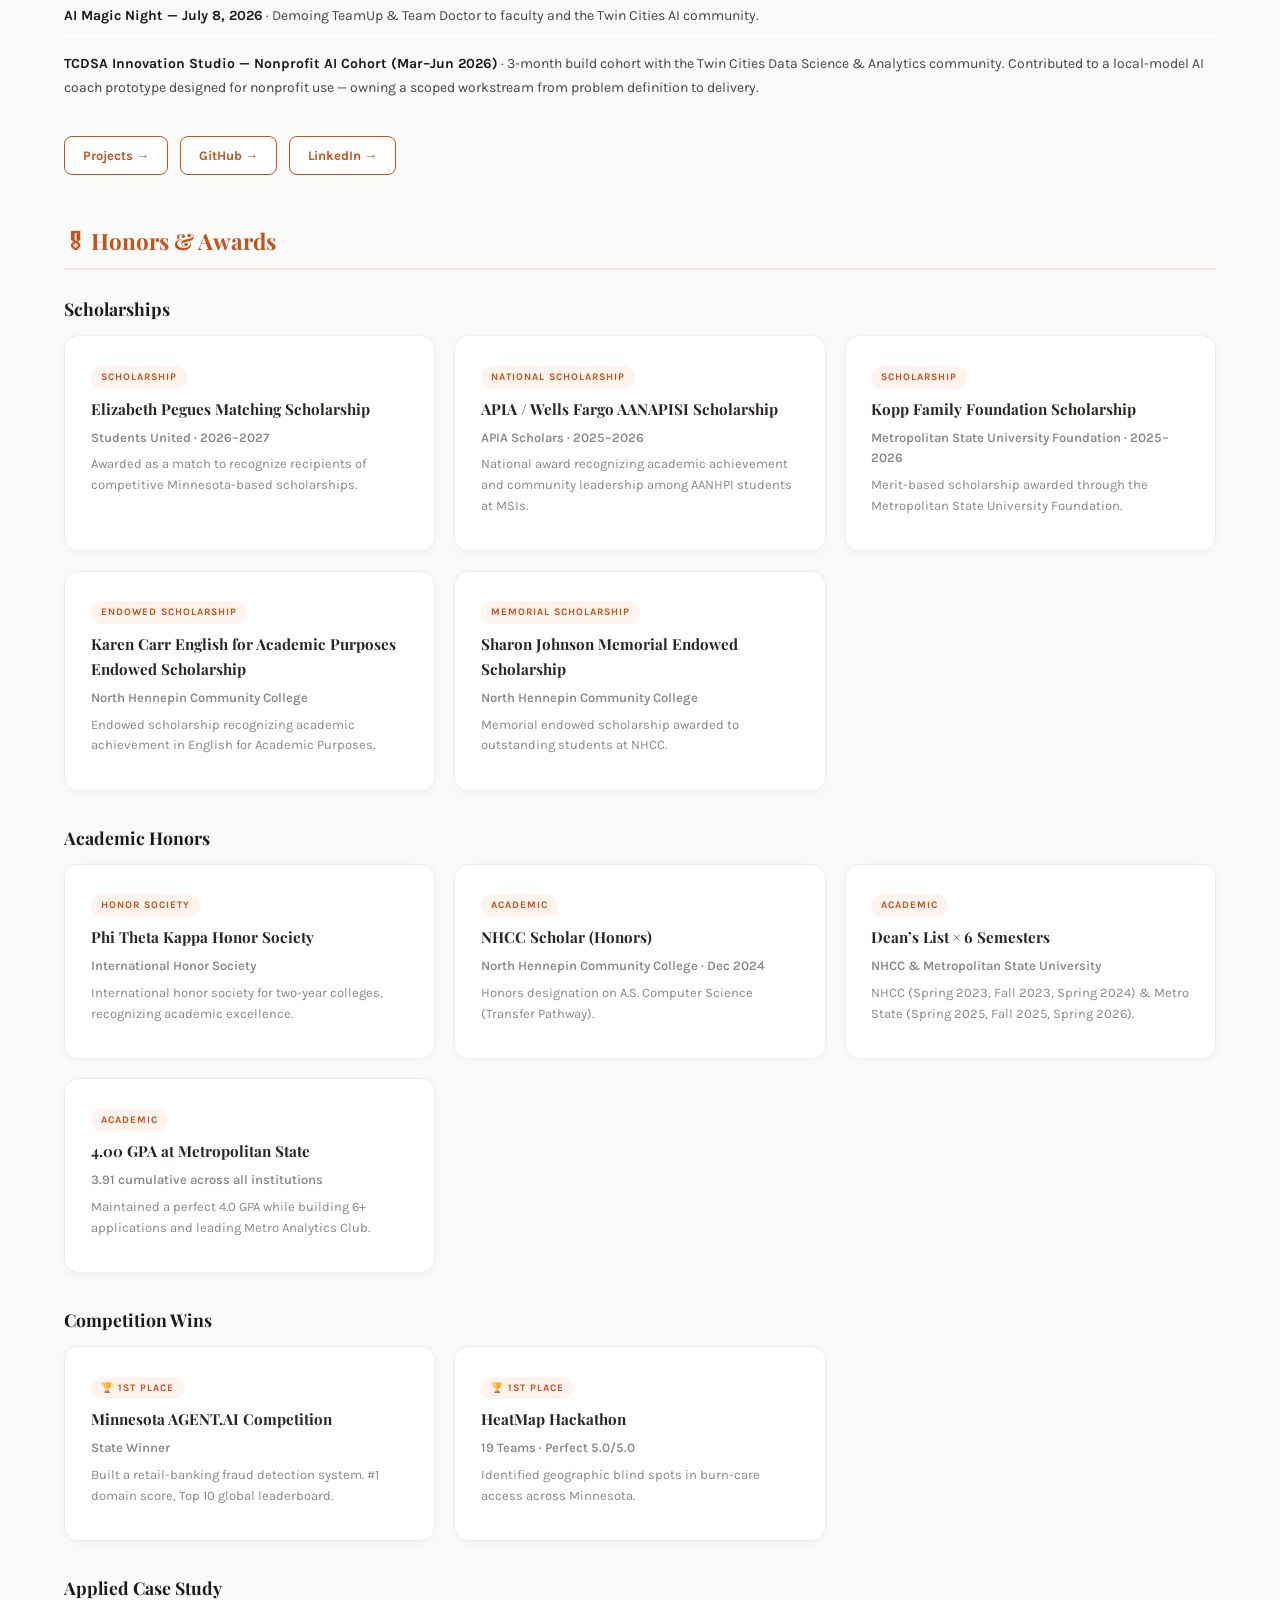
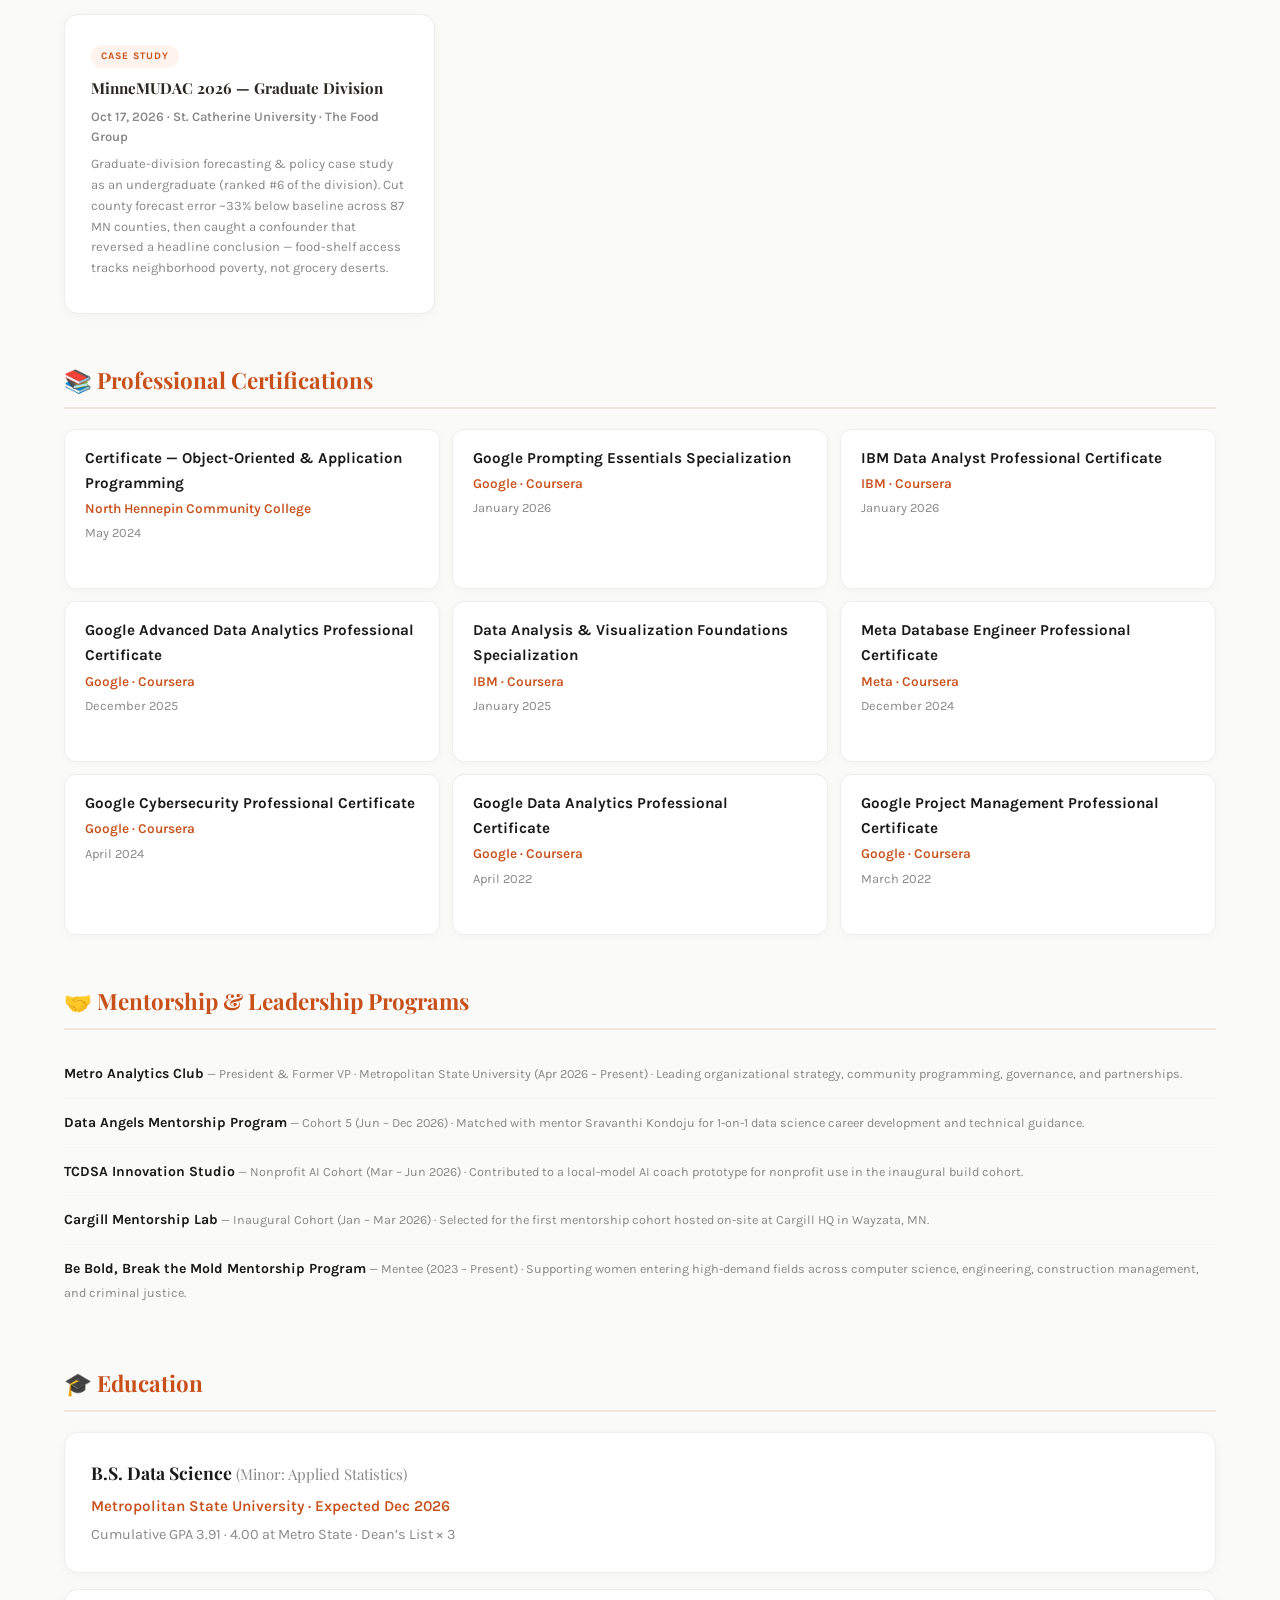
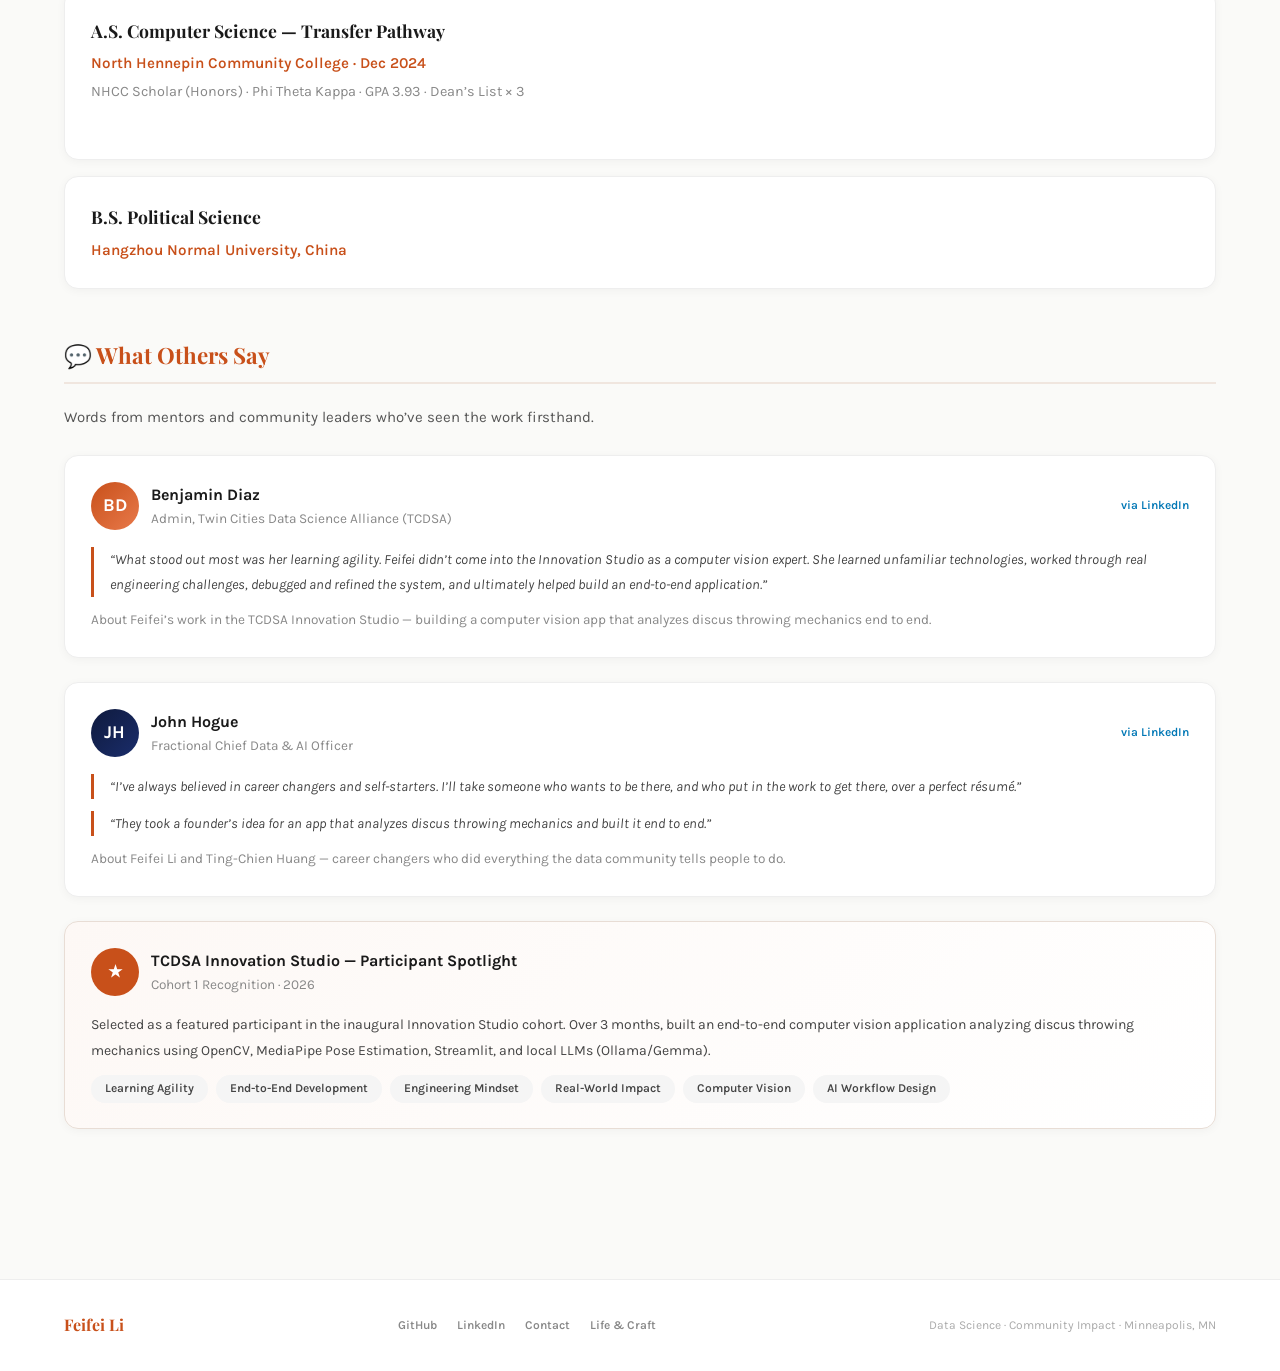
==== commit 238146b6: "Align GPA across pages; hide placement scores on transcript - GPA now consistent everywhere: 4.0 at " ====
--- a/achievements.html
+++ b/achievements.html
@@ -298,7 +298,7 @@
 
       <div class="ach-card" onclick="openModal('gpa')">
         <div class="emoji">🎓</div>
-        <h4>Dual 3.9 GPA</h4>
+        <h4>4.0 GPA</h4>
         <p>Data Science (in progress) &amp; Computer Science</p>
         <span class="click-hint">View details →</span>
       </div>
@@ -709,8 +709,8 @@
       <button class="modal-close" onclick="closeModal('gpa')">✕</button>
       <div class="modal-header">
         <div class="badge">🎓 Education</div>
-        <h2>Dual 3.9 GPA — Two Degrees</h2>
-        <p>Maintaining a 3.9 GPA across two separate degree programs while working and building projects.</p>
+        <h2>4.0 GPA — Two Degrees</h2>
+        <p>A perfect 4.0 at Metropolitan State, earned across two degree programs while working and building projects.</p>
       </div>
       <div class="modal-body">
         <div style="display:grid; grid-template-columns:1fr 1fr; gap:16px; margin-bottom:1.5rem;">
@@ -718,17 +718,17 @@
             <div style="font-family:'Playfair Display',serif; font-size:1.1rem; color:#1a1a1a; font-weight:700; margin-bottom:0.5rem;">Bachelor of Science · Data Science</div>
             <div style="font-size:14px; color:#666;">Minor: Applied Statistics</div>
             <div style="font-size:14px; color:#666;">Metropolitan State University</div>
-            <div style="font-size:22px; font-weight:800; color:#C8501A; margin-top:0.75rem;">GPA: 3.9</div>
+            <div style="font-size:22px; font-weight:800; color:#C8501A; margin-top:0.75rem;">GPA: 4.0</div>
             <div style="font-size:12px; color:#888;">In progress · Dec 2026</div>
           </div>
           <div style="background:#f8f8f6; border-radius:12px; padding:1.5rem; border-left:4px solid #185FA5;">
             <div style="font-family:'Playfair Display',serif; font-size:1.1rem; color:#1a1a1a; font-weight:700; margin-bottom:0.5rem;">Associate of Science · Computer Science</div>
             <div style="font-size:14px; color:#666;">North Hennepin Community College</div>
-            <div style="font-size:22px; font-weight:800; color:#185FA5; margin-top:0.75rem;">GPA: 3.9</div>
+            <div style="font-size:22px; font-weight:800; color:#185FA5; margin-top:0.75rem;">GPA: 3.93</div>
             <div style="font-size:12px; color:#888;">Completed</div>
           </div>
         </div>
-        <p class="modal-detail">Returned to school after 7 years at USPS, maintaining a 3.9 GPA not just to learn to code — but to learn how to build bridges between powerful AI tools and the communities that need them.</p>
+        <p class="modal-detail">Returned to school after 7 years at USPS, maintaining a 4.0 at Metro State not just to learn to code — but to learn how to build bridges between powerful AI tools and the communities that need them.</p>
         <div class="modal-tags">
           <span class="modal-tag">Data Science</span><span class="modal-tag">Applied Statistics</span>
           <span class="modal-tag">Computer Science</span><span class="modal-tag">VP · Metro Analytics Club</span>
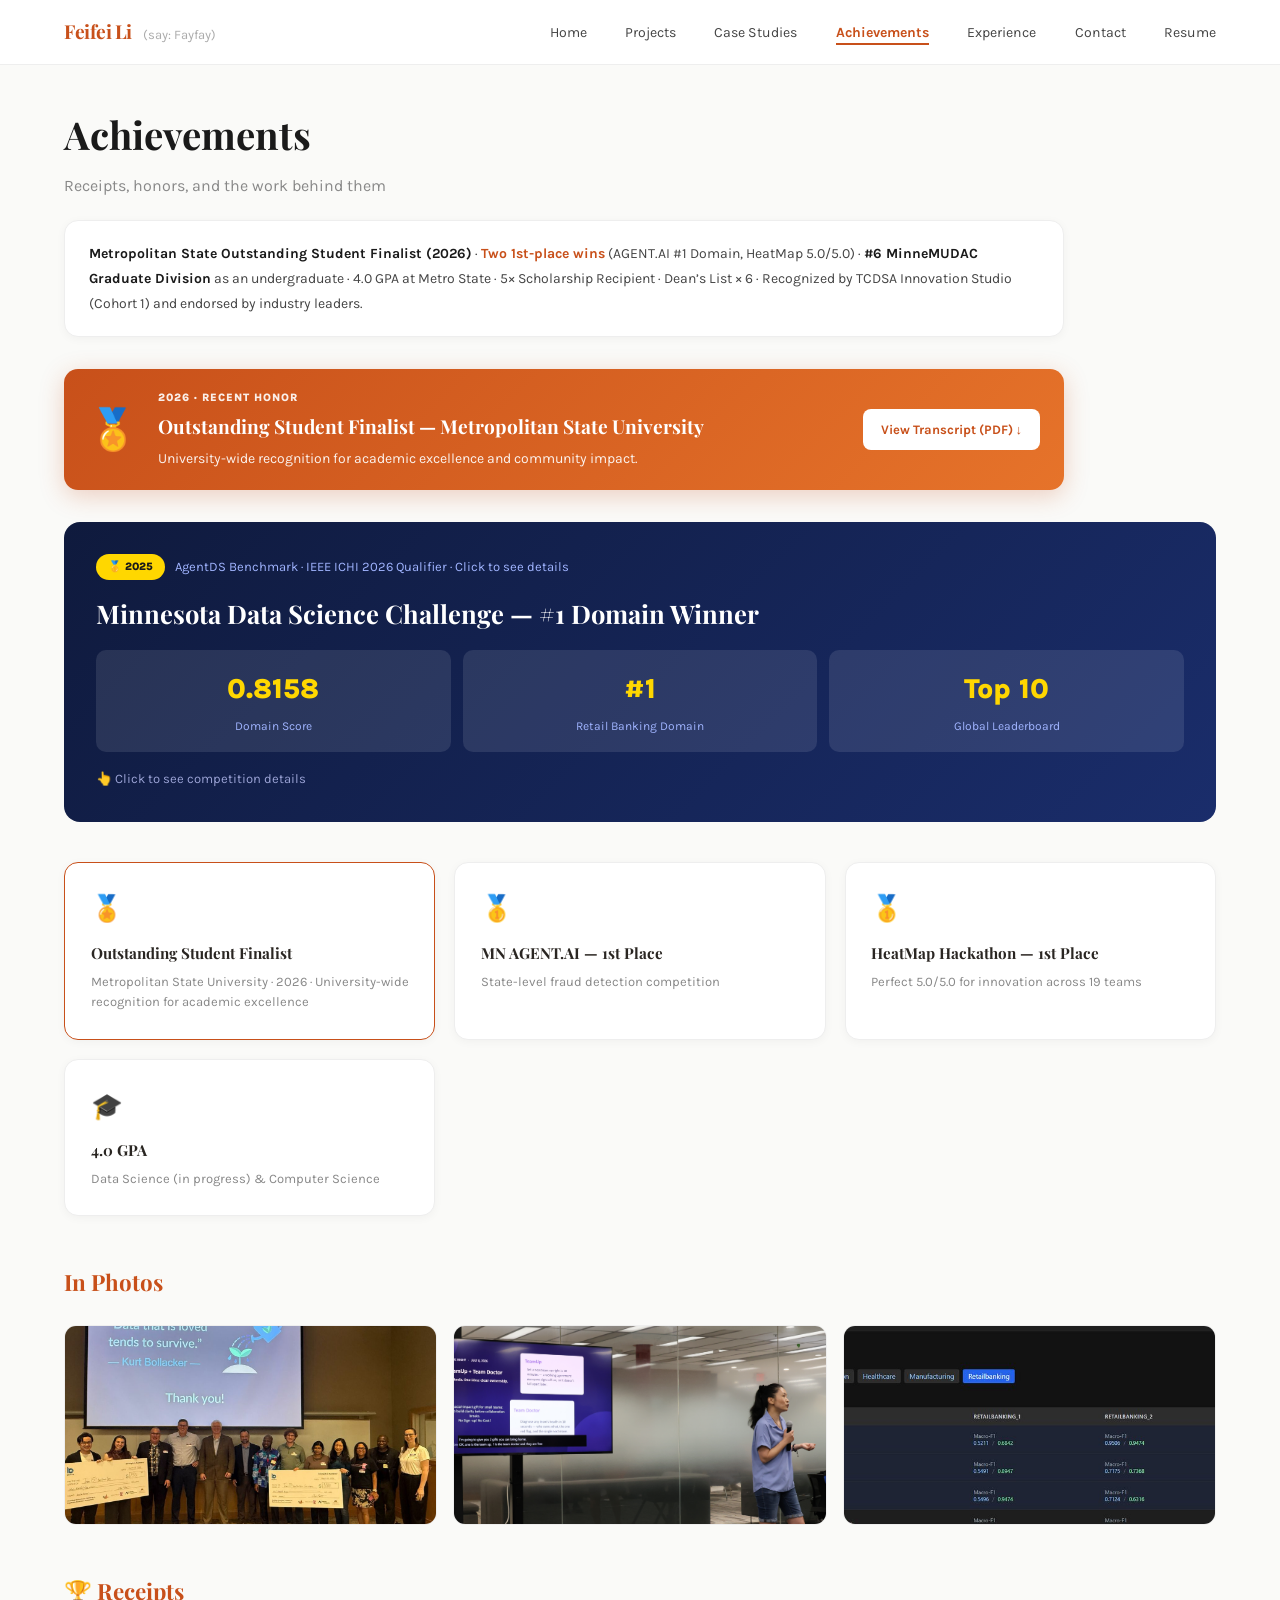
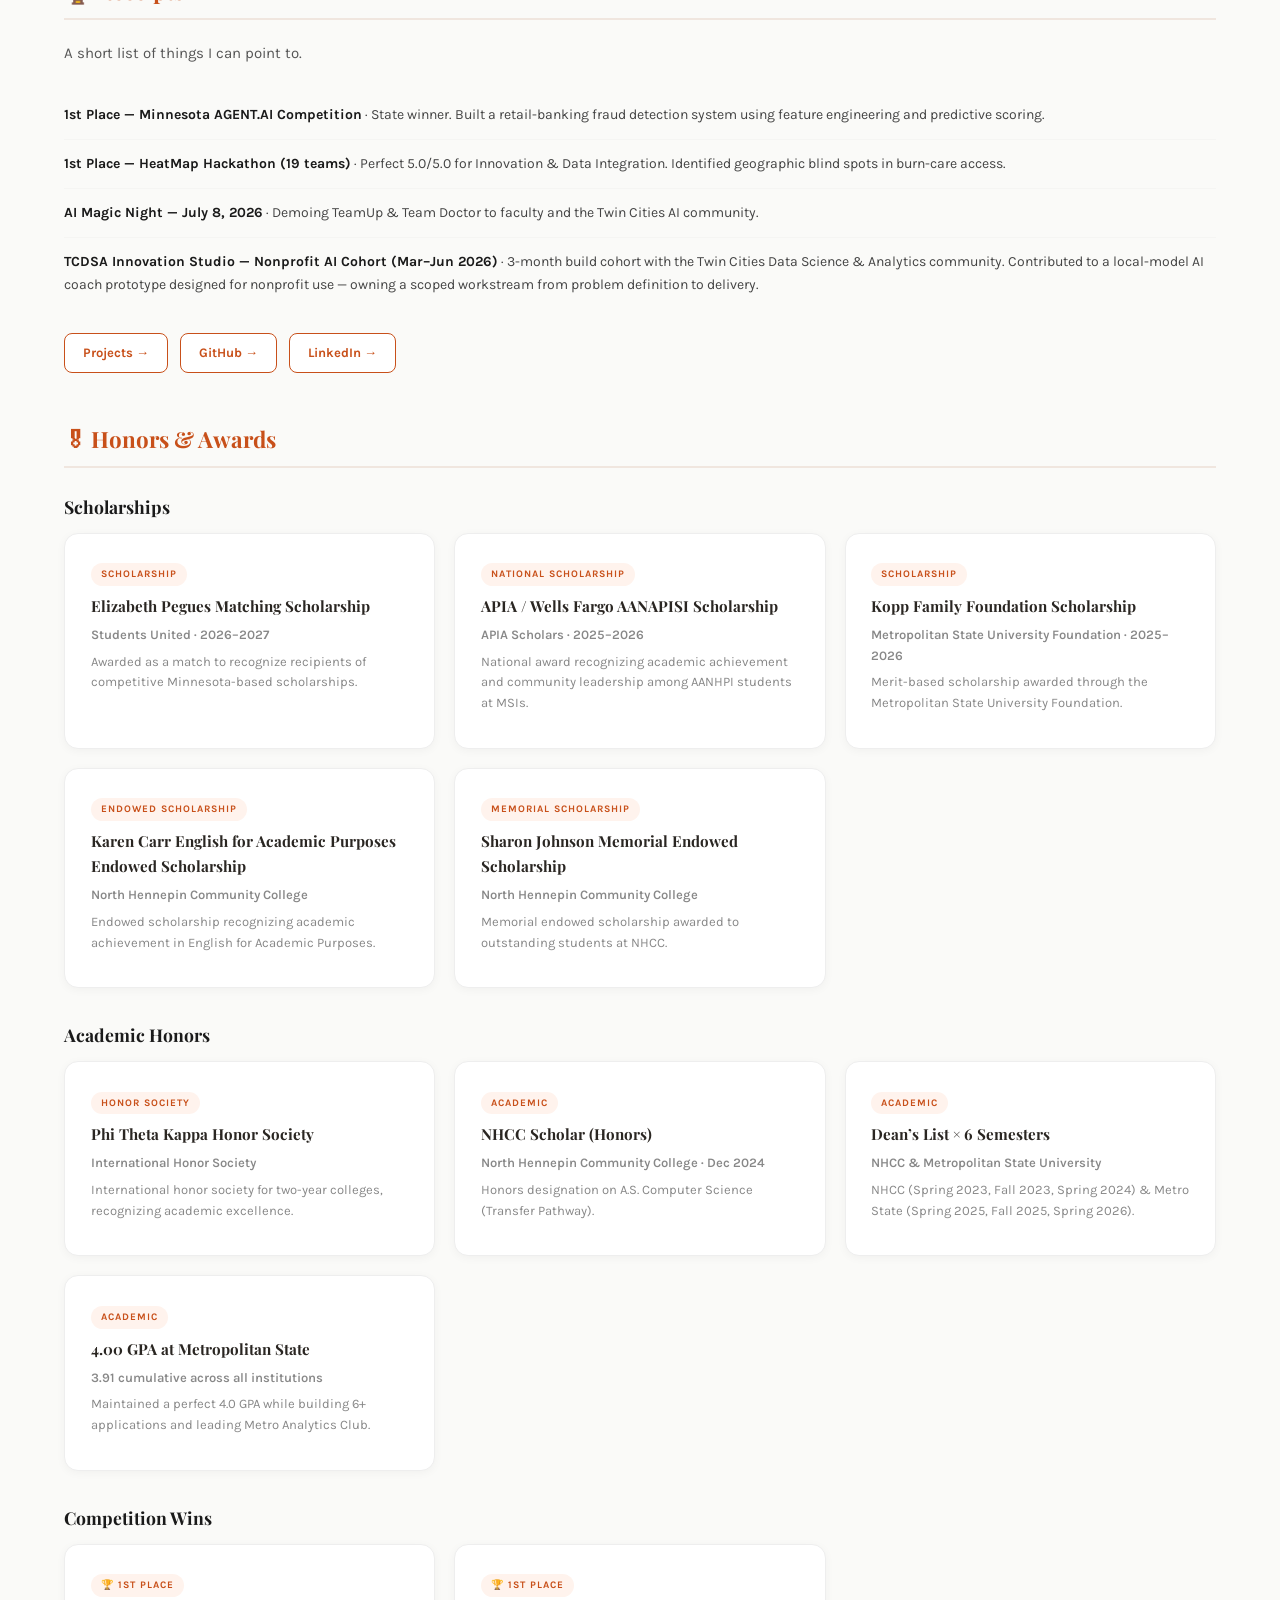
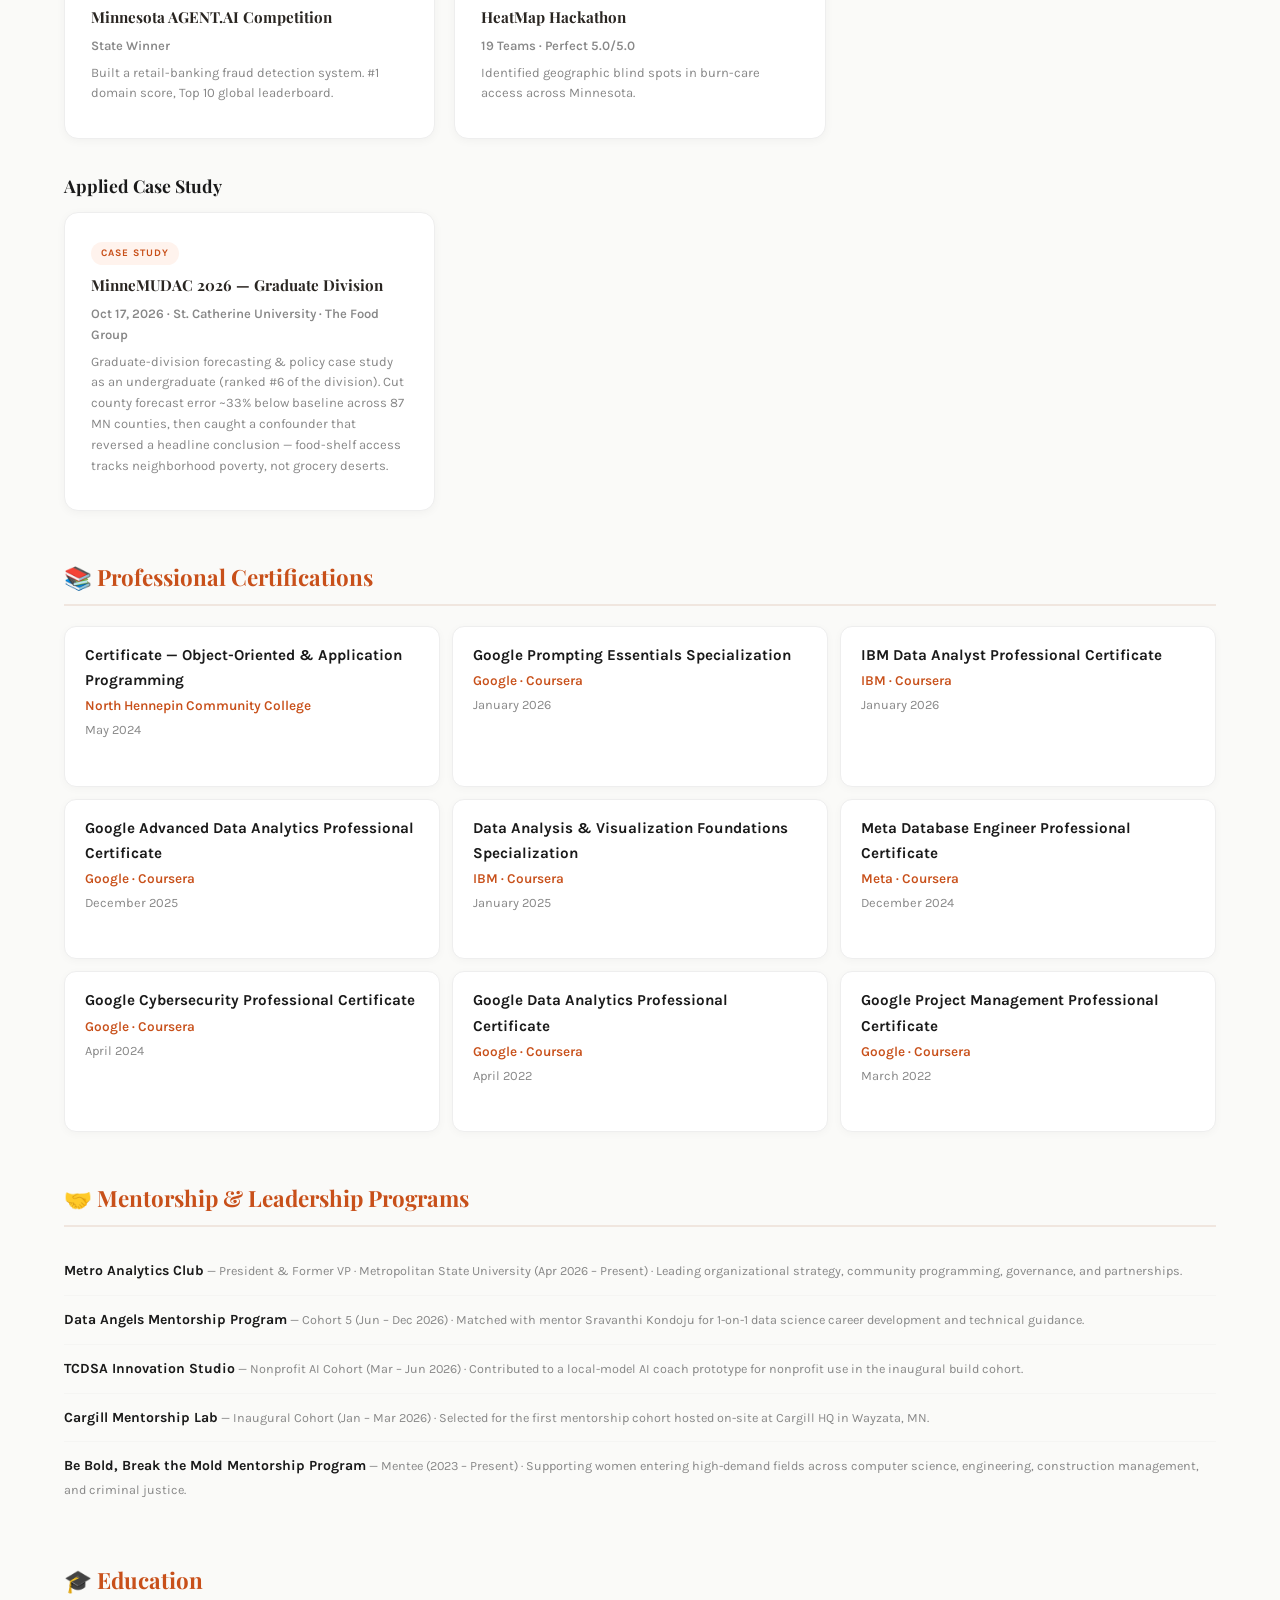
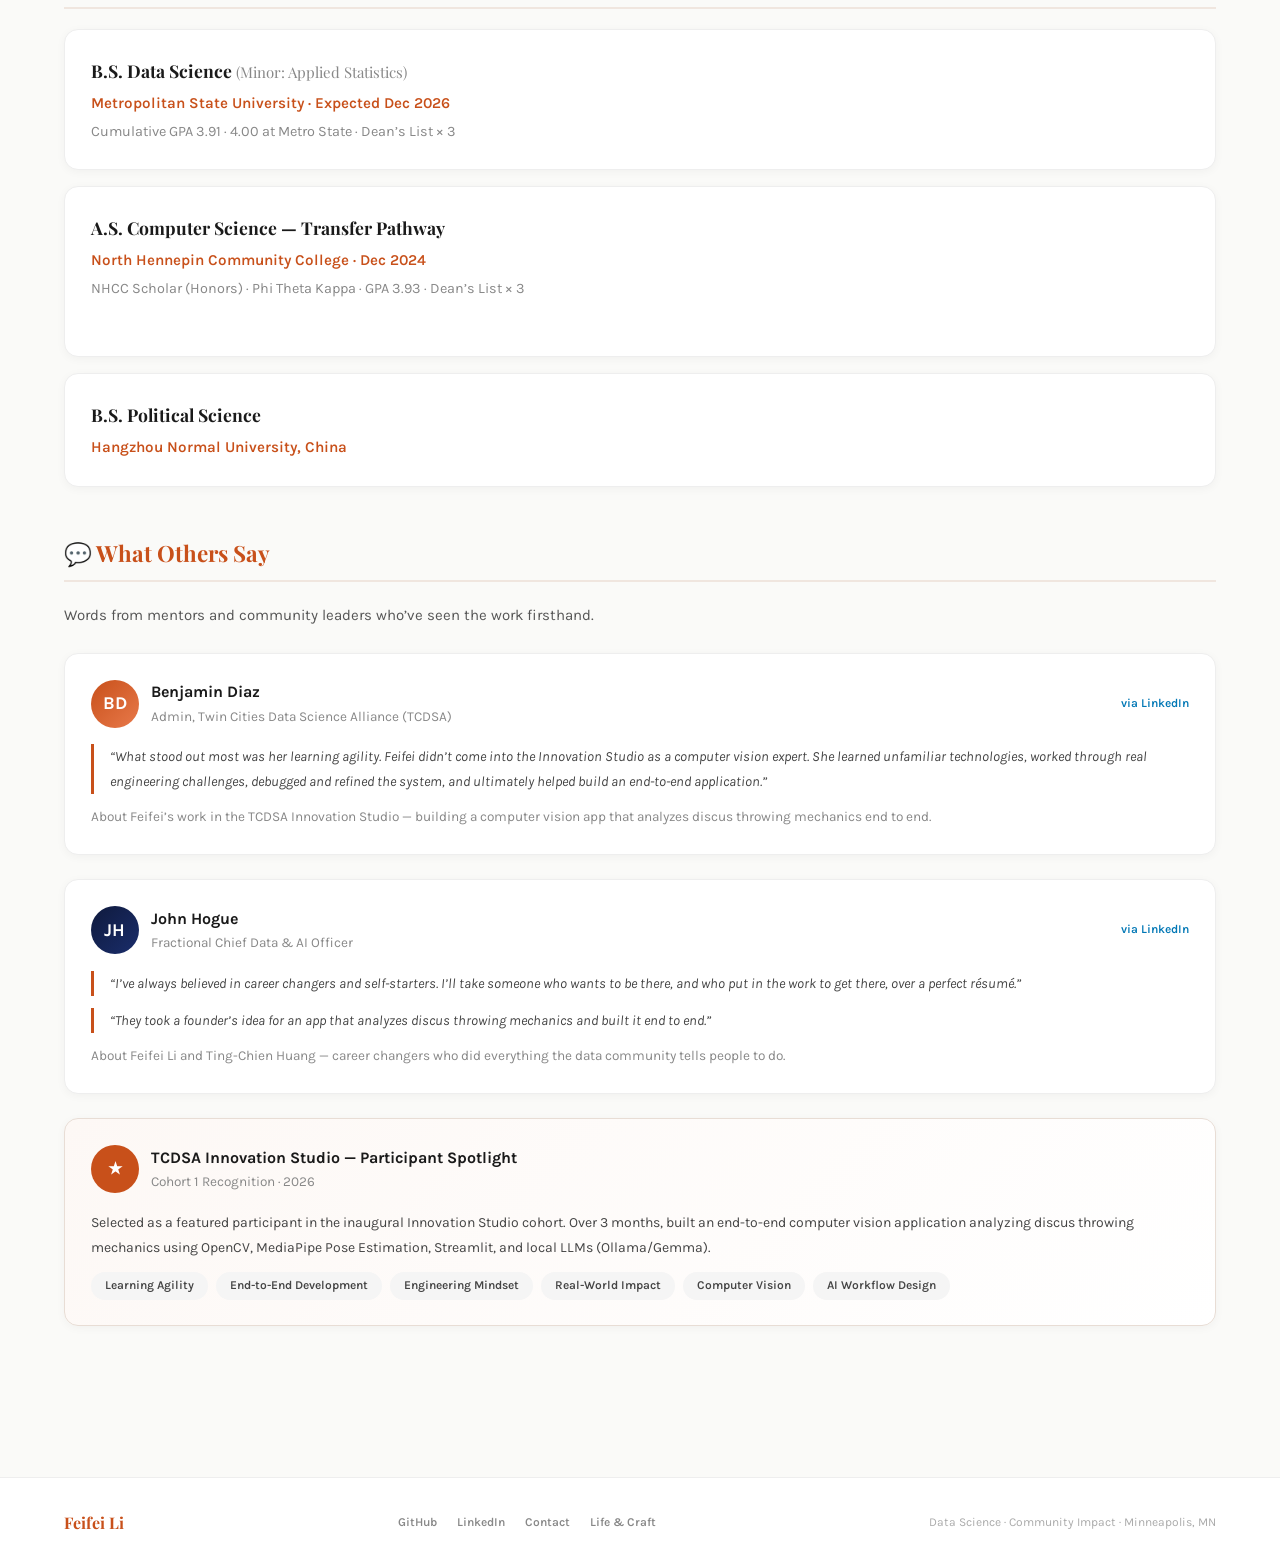
==== commit 3a01ea36: "Add Outstanding Student Finalist honor card and TCDSA discus CV project - Achievements: add Outstand" ====
--- a/achievements.html
+++ b/achievements.html
@@ -281,6 +281,12 @@
 
     <!-- Achievement grid -->
     <div class="ach-grid">
+
+      <div class="ach-card" style="border:1.5px solid #C8501A;">
+        <div class="emoji">&#127941;</div>
+        <h4>Outstanding Student Finalist</h4>
+        <p>Metropolitan State University &middot; 2026 &middot; University-wide recognition for academic excellence</p>
+      </div>
 
       <div class="ach-card" onclick="openModal('agentai')">
         <div class="emoji">🥇</div>
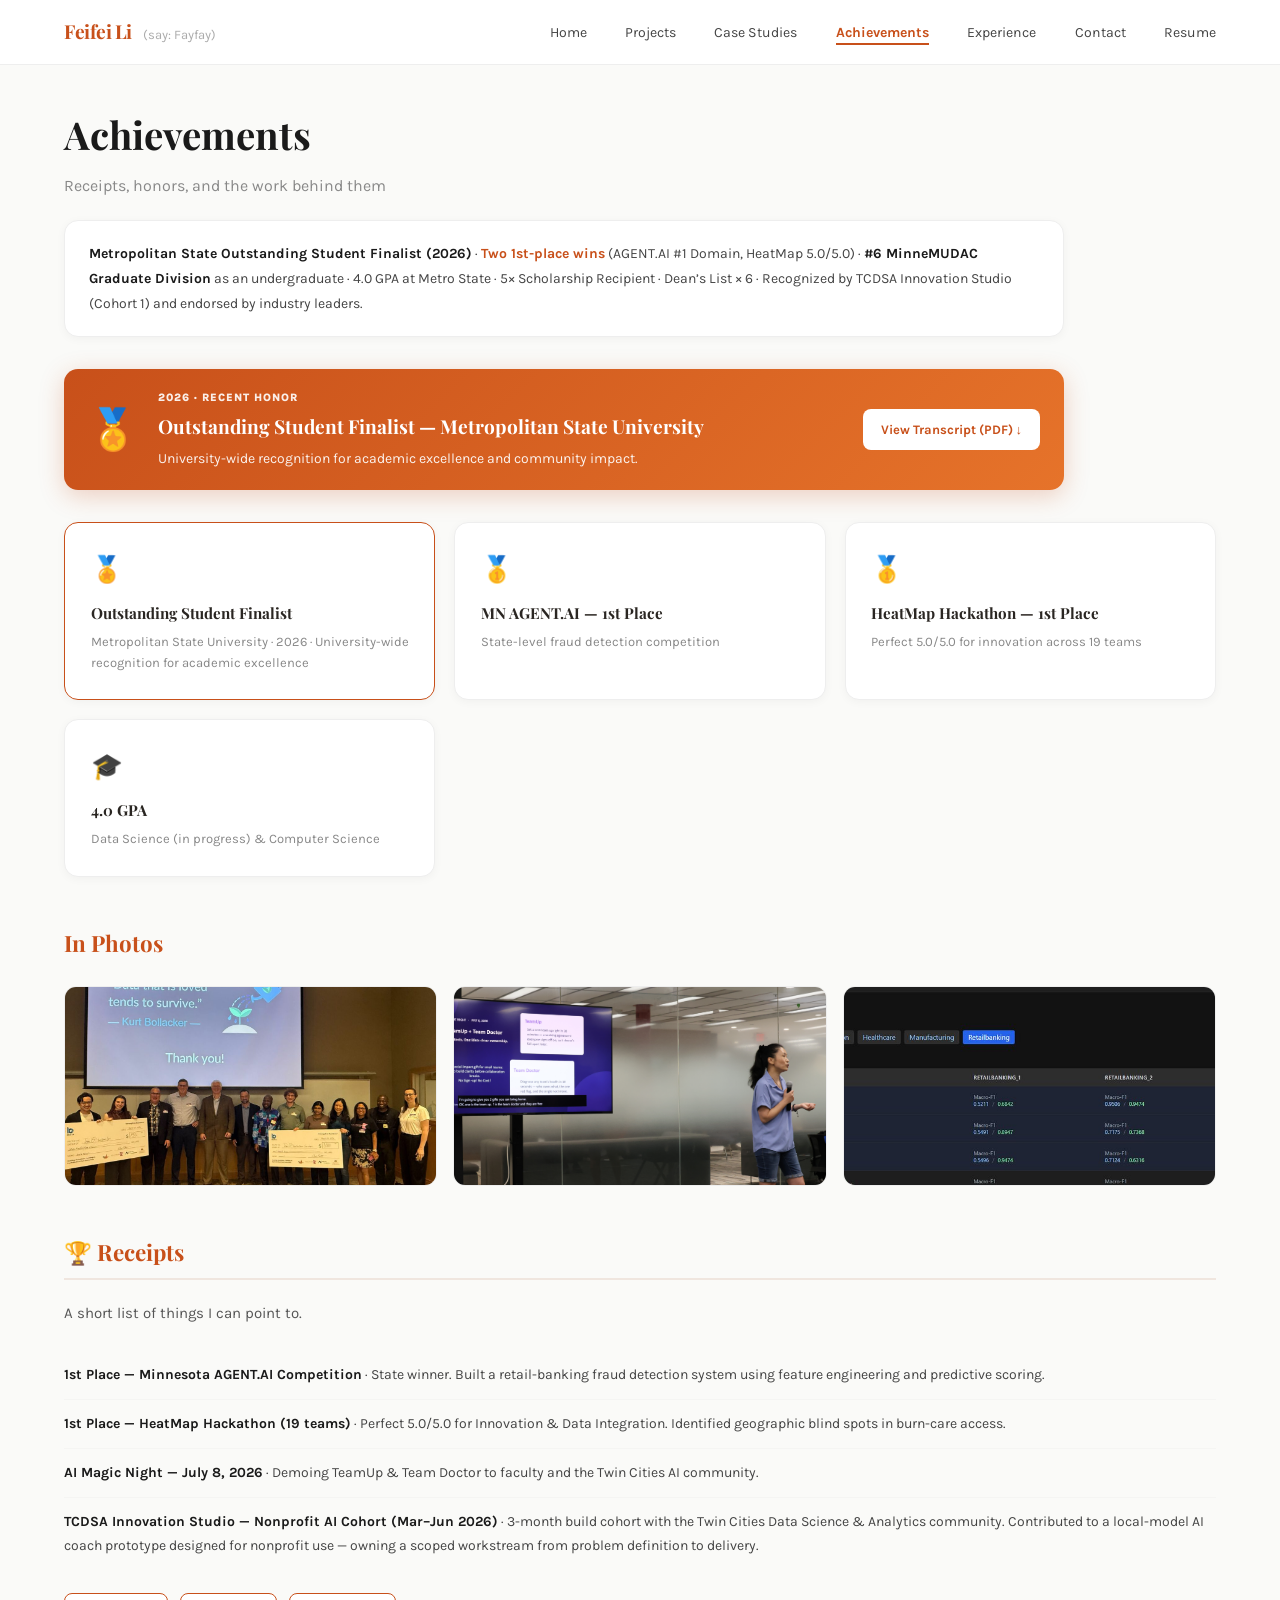
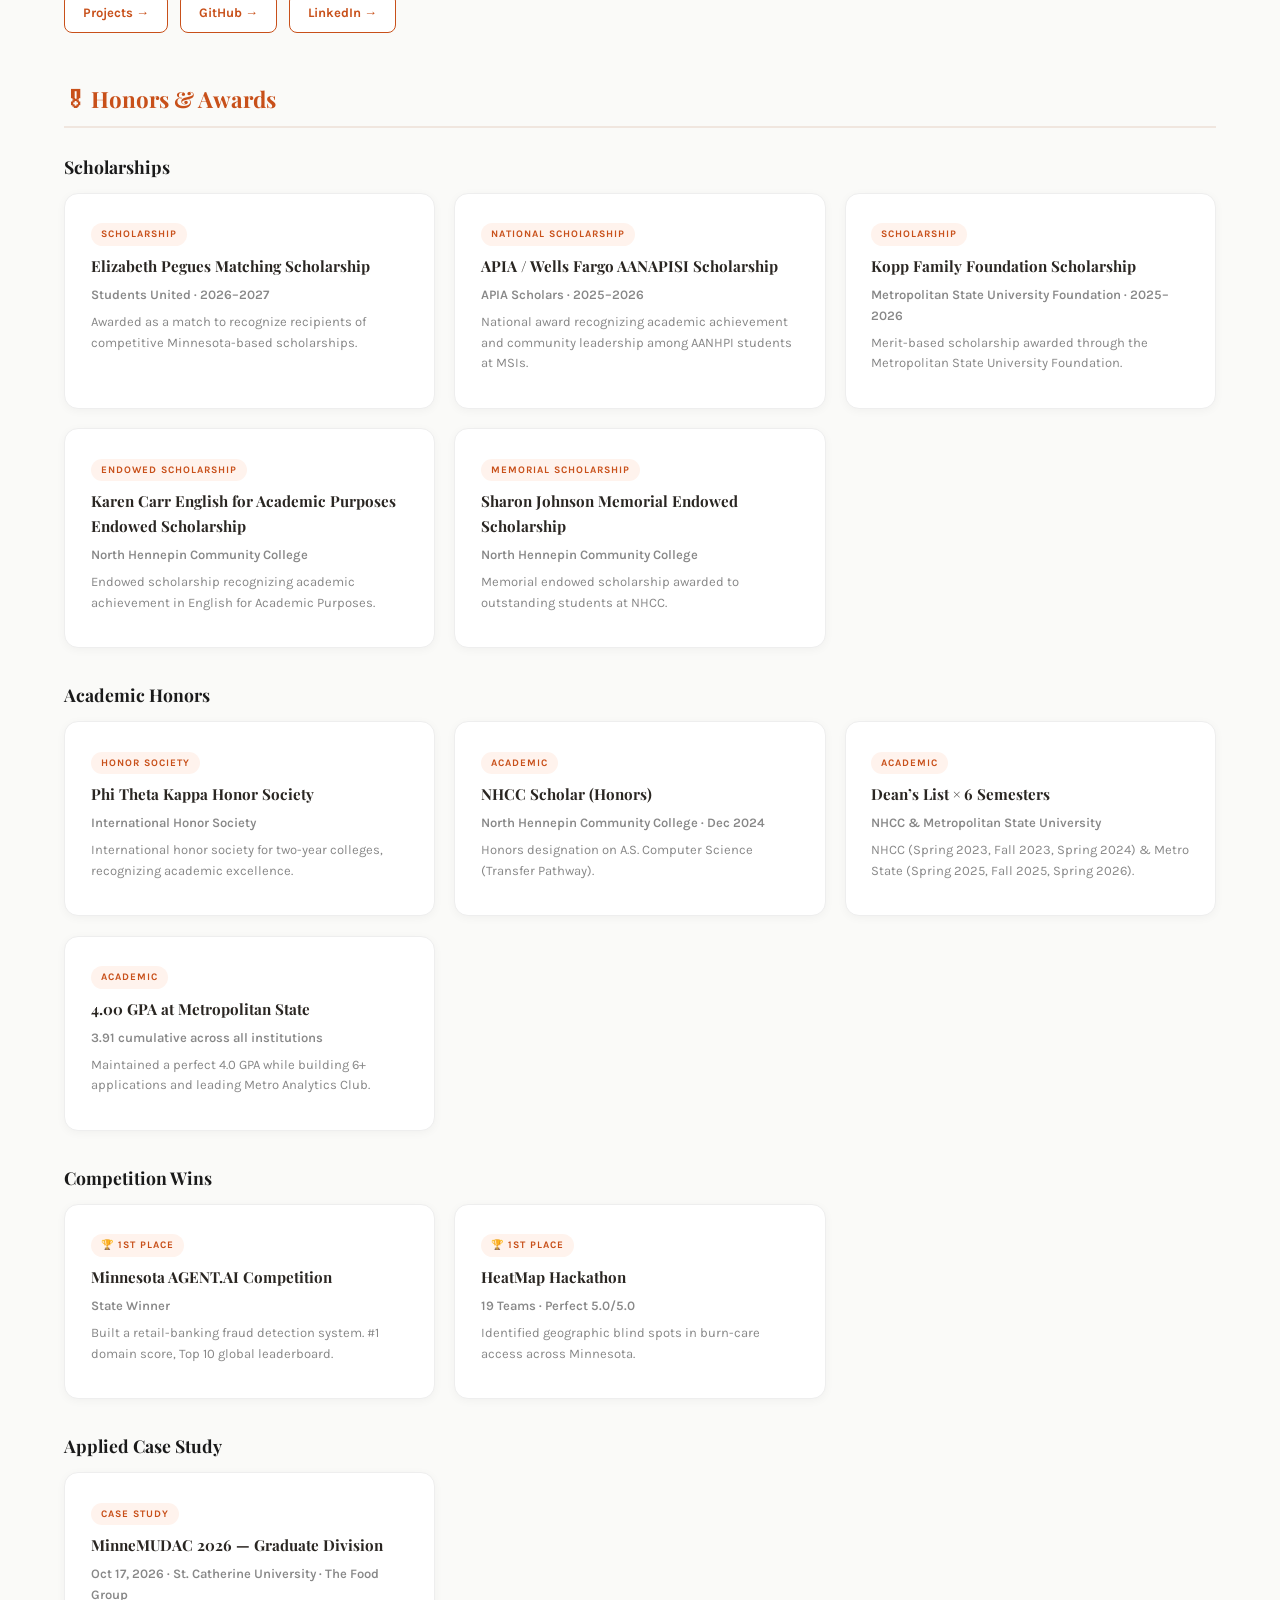
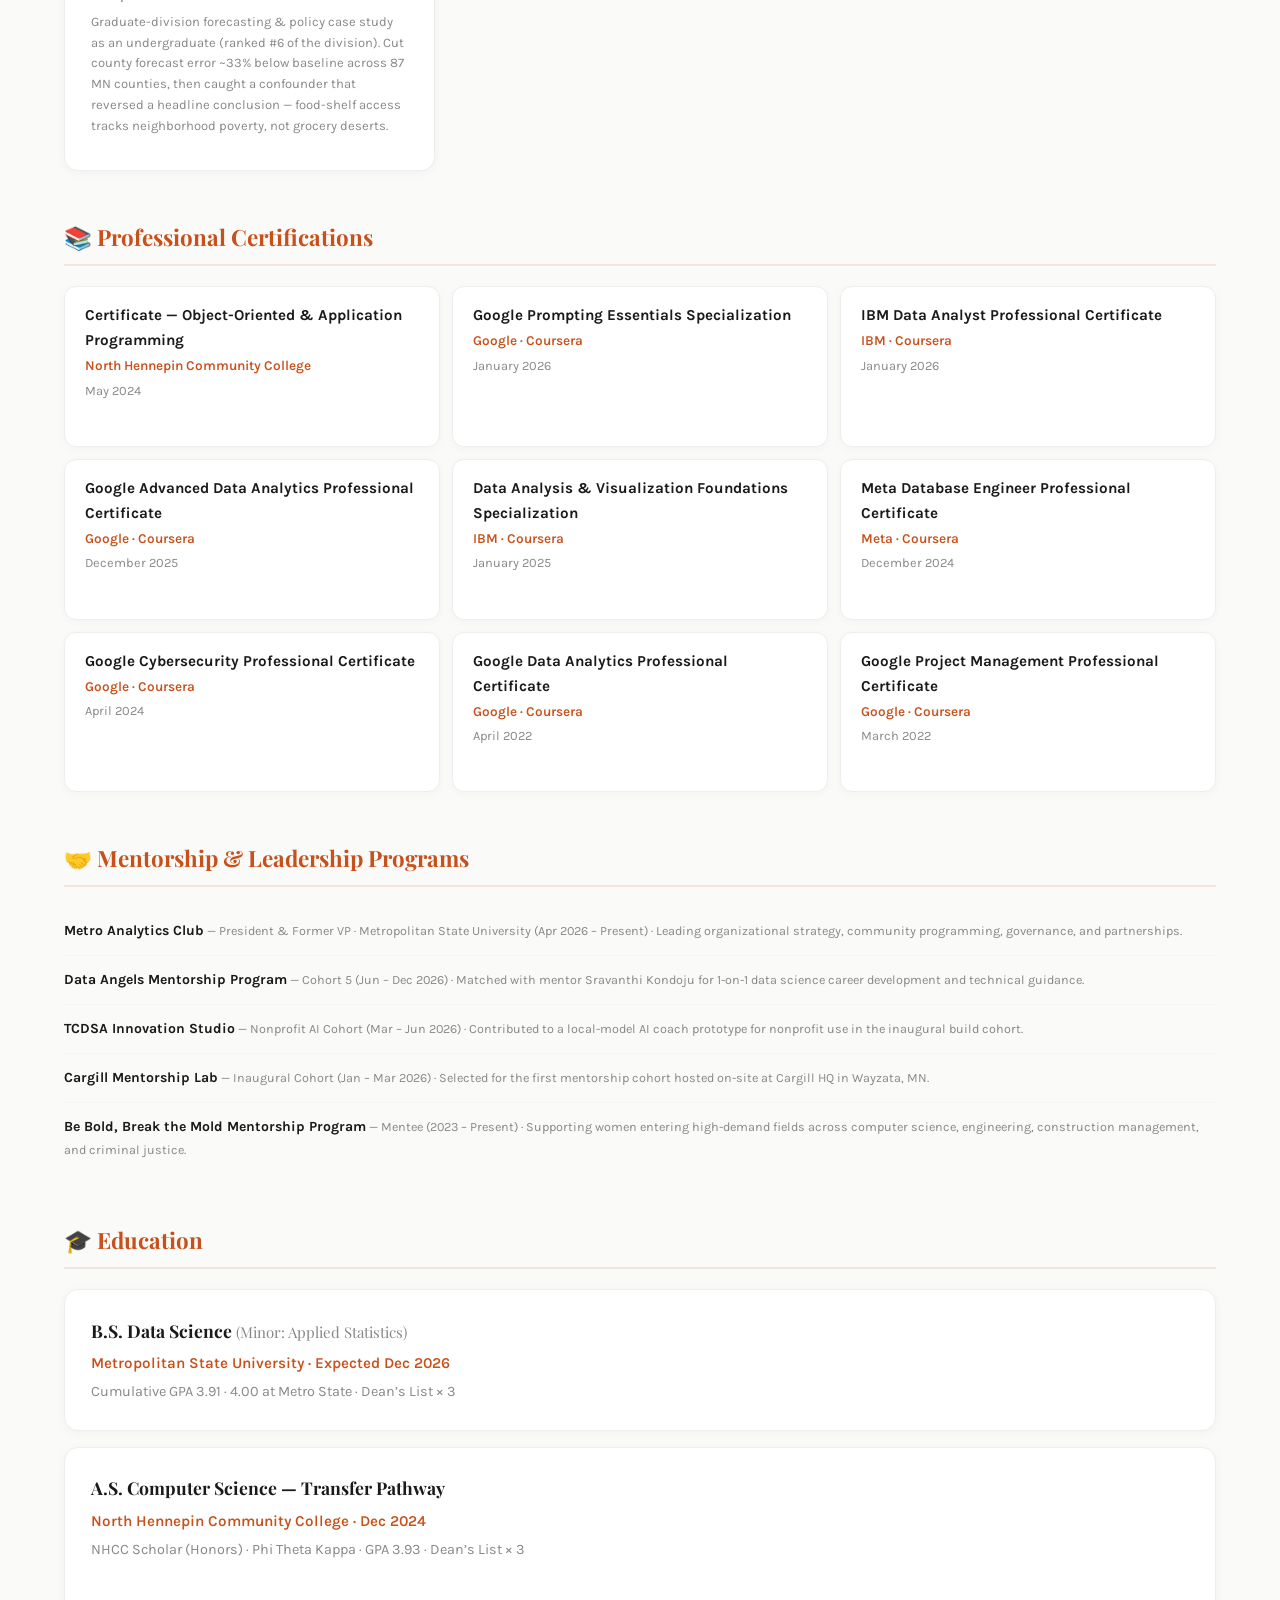
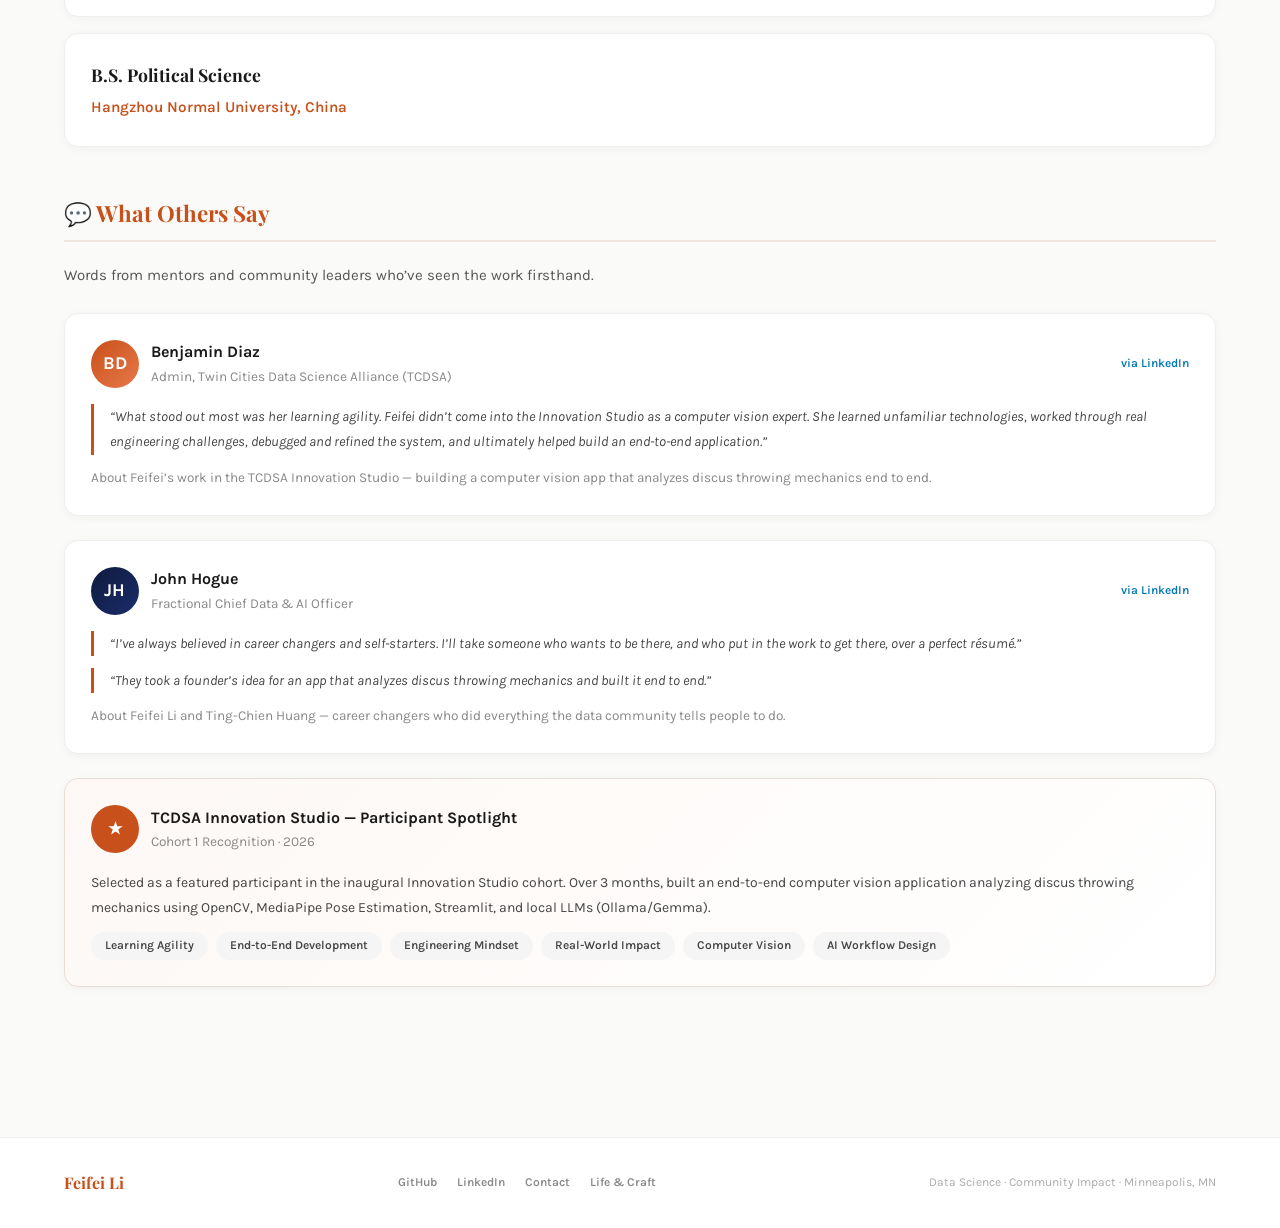
==== commit 7c284d37: "Reduce cross-page redundancy (light de-dup) - Achievements: remove the large Minnesota DSC hero bann" ====
--- a/achievements.html
+++ b/achievements.html
@@ -253,30 +253,6 @@
         <div style="font-size:14px; opacity:0.92; margin-top:4px;">University-wide recognition for academic excellence and community impact.</div>
       </div>
       <a href="Feifei-Li-Transcript.pdf" target="_blank" rel="noopener" style="background:#fff; color:#C8501A; padding:10px 18px; border-radius:8px; text-decoration:none; font-weight:700; font-size:13px; white-space:nowrap;">View Transcript (PDF) &darr;</a>
-    </div>
-
-    <!-- AgentDS featured -->
-    <div style="background:linear-gradient(135deg,#0f1a3d 0%,#1a2d6b 100%); border-radius:16px; padding:2rem; margin-bottom:2.5rem; color:#fff; cursor:pointer;" onclick="openModal('agentds')">
-      <div style="display:flex; align-items:center; gap:10px; margin-bottom:0.75rem; flex-wrap:wrap;">
-        <span style="background:#FFD700; color:#1a1a1a; font-size:11px; font-weight:800; padding:4px 12px; border-radius:20px;">🥇 2025</span>
-        <span style="font-size:13px; color:#a0b4ff;">AgentDS Benchmark · IEEE ICHI 2026 Qualifier · Click to see details</span>
-      </div>
-      <h3 style="font-family:'Playfair Display',serif; font-size:1.6rem; color:#fff; margin-bottom:0.75rem;">Minnesota Data Science Challenge — #1 Domain Winner</h3>
-      <div style="display:grid; grid-template-columns:repeat(3,1fr); gap:12px; margin:1rem 0;">
-        <div style="background:rgba(255,255,255,0.1); border-radius:10px; padding:1rem; text-align:center;">
-          <div style="font-size:28px; font-weight:800; color:#FFD700;">0.8158</div>
-          <div style="font-size:12px; color:#a0b4ff; margin-top:4px;">Domain Score</div>
-        </div>
-        <div style="background:rgba(255,255,255,0.1); border-radius:10px; padding:1rem; text-align:center;">
-          <div style="font-size:28px; font-weight:800; color:#FFD700;">#1</div>
-          <div style="font-size:12px; color:#a0b4ff; margin-top:4px;">Retail Banking Domain</div>
-        </div>
-        <div style="background:rgba(255,255,255,0.1); border-radius:10px; padding:1rem; text-align:center;">
-          <div style="font-size:28px; font-weight:800; color:#FFD700;">Top 10</div>
-          <div style="font-size:12px; color:#a0b4ff; margin-top:4px;">Global Leaderboard</div>
-        </div>
-      </div>
-      <p style="font-size:13px; color:#9ba3d5; margin:0;">👆 Click to see competition details</p>
     </div>
 
     <!-- Achievement grid -->
